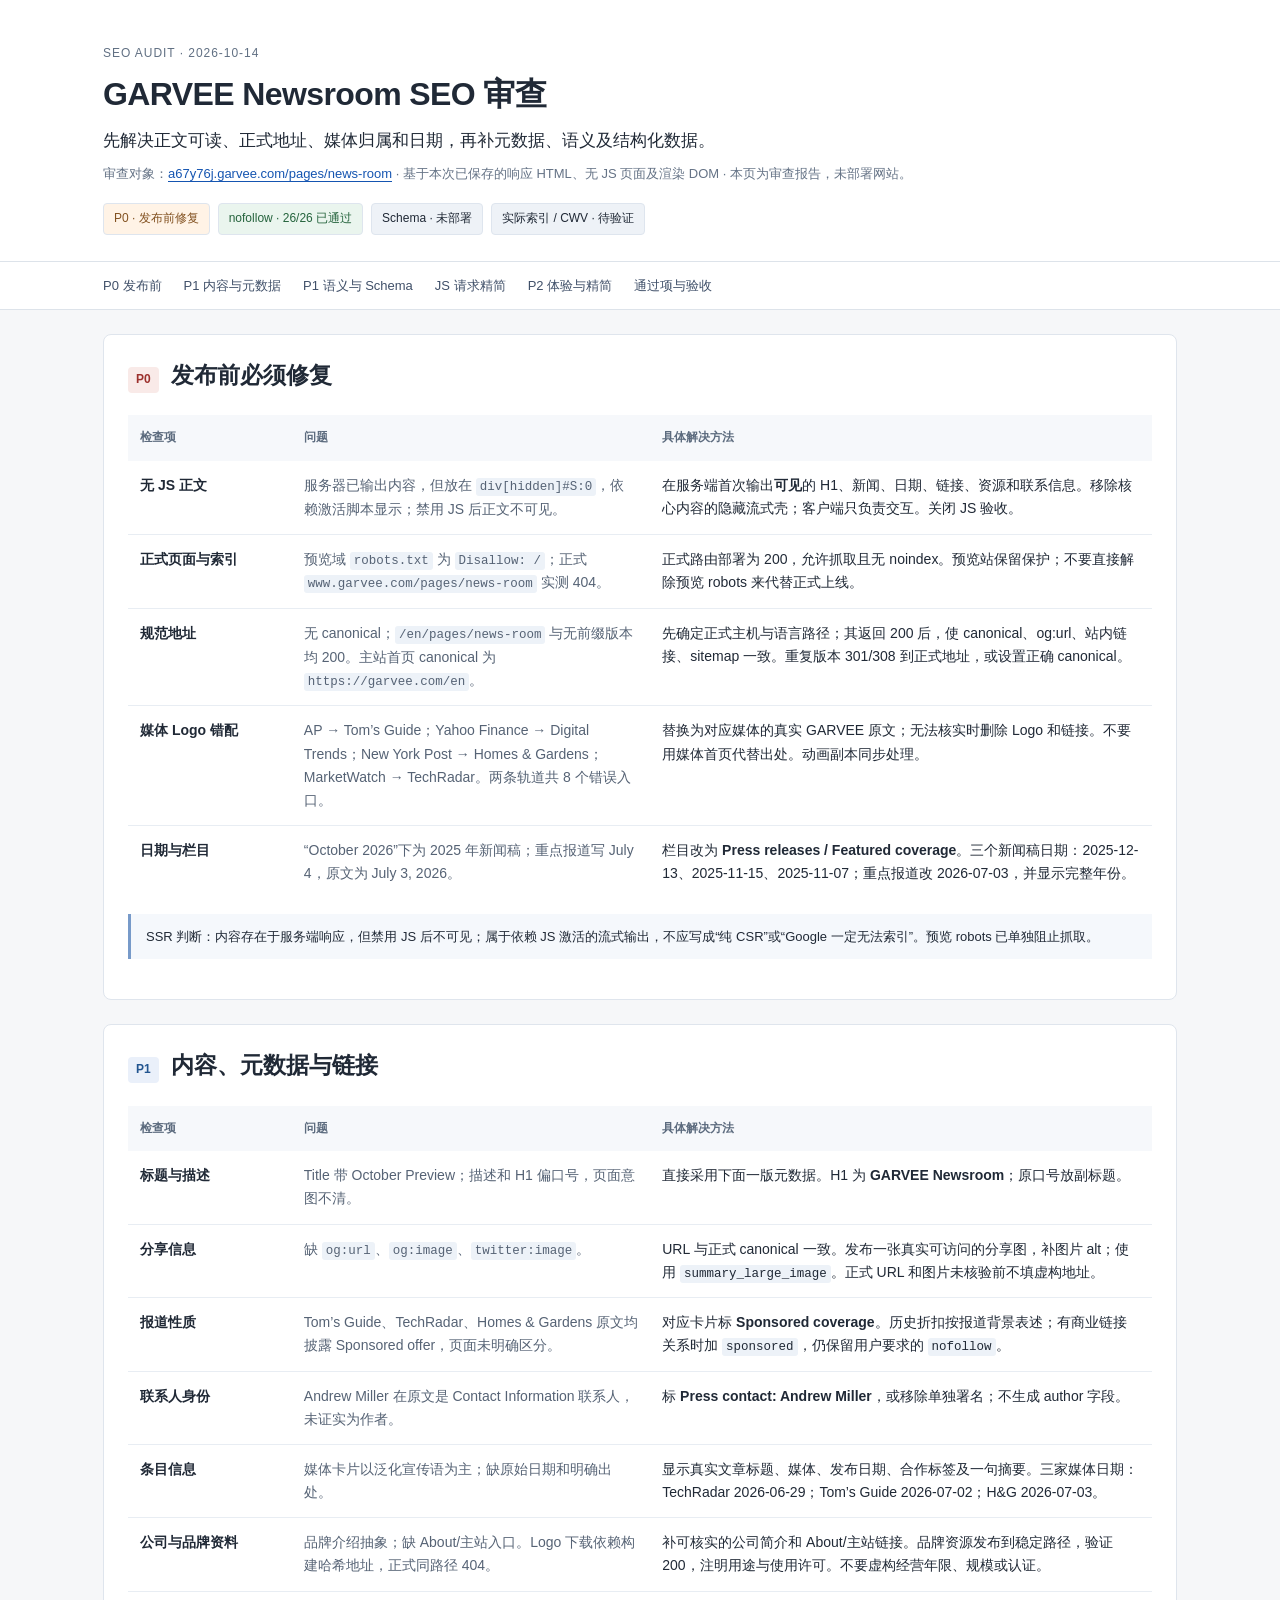
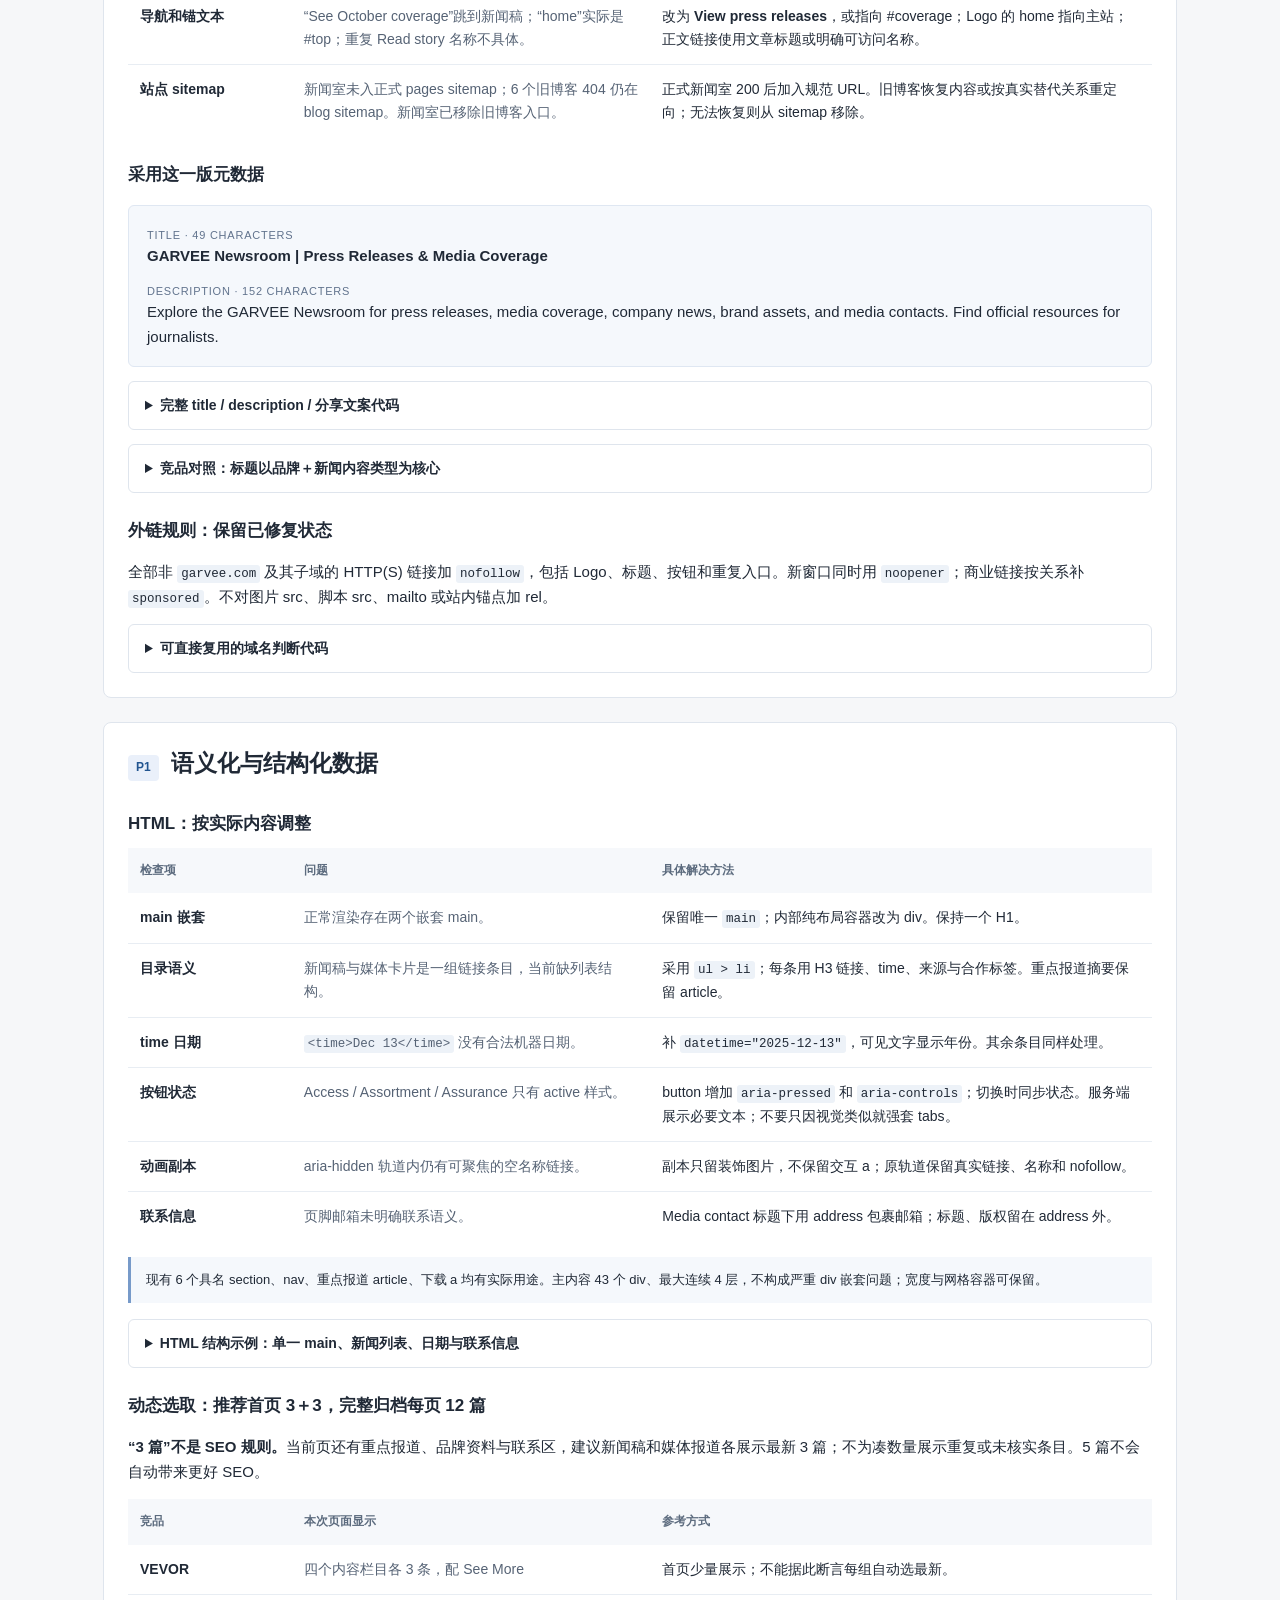
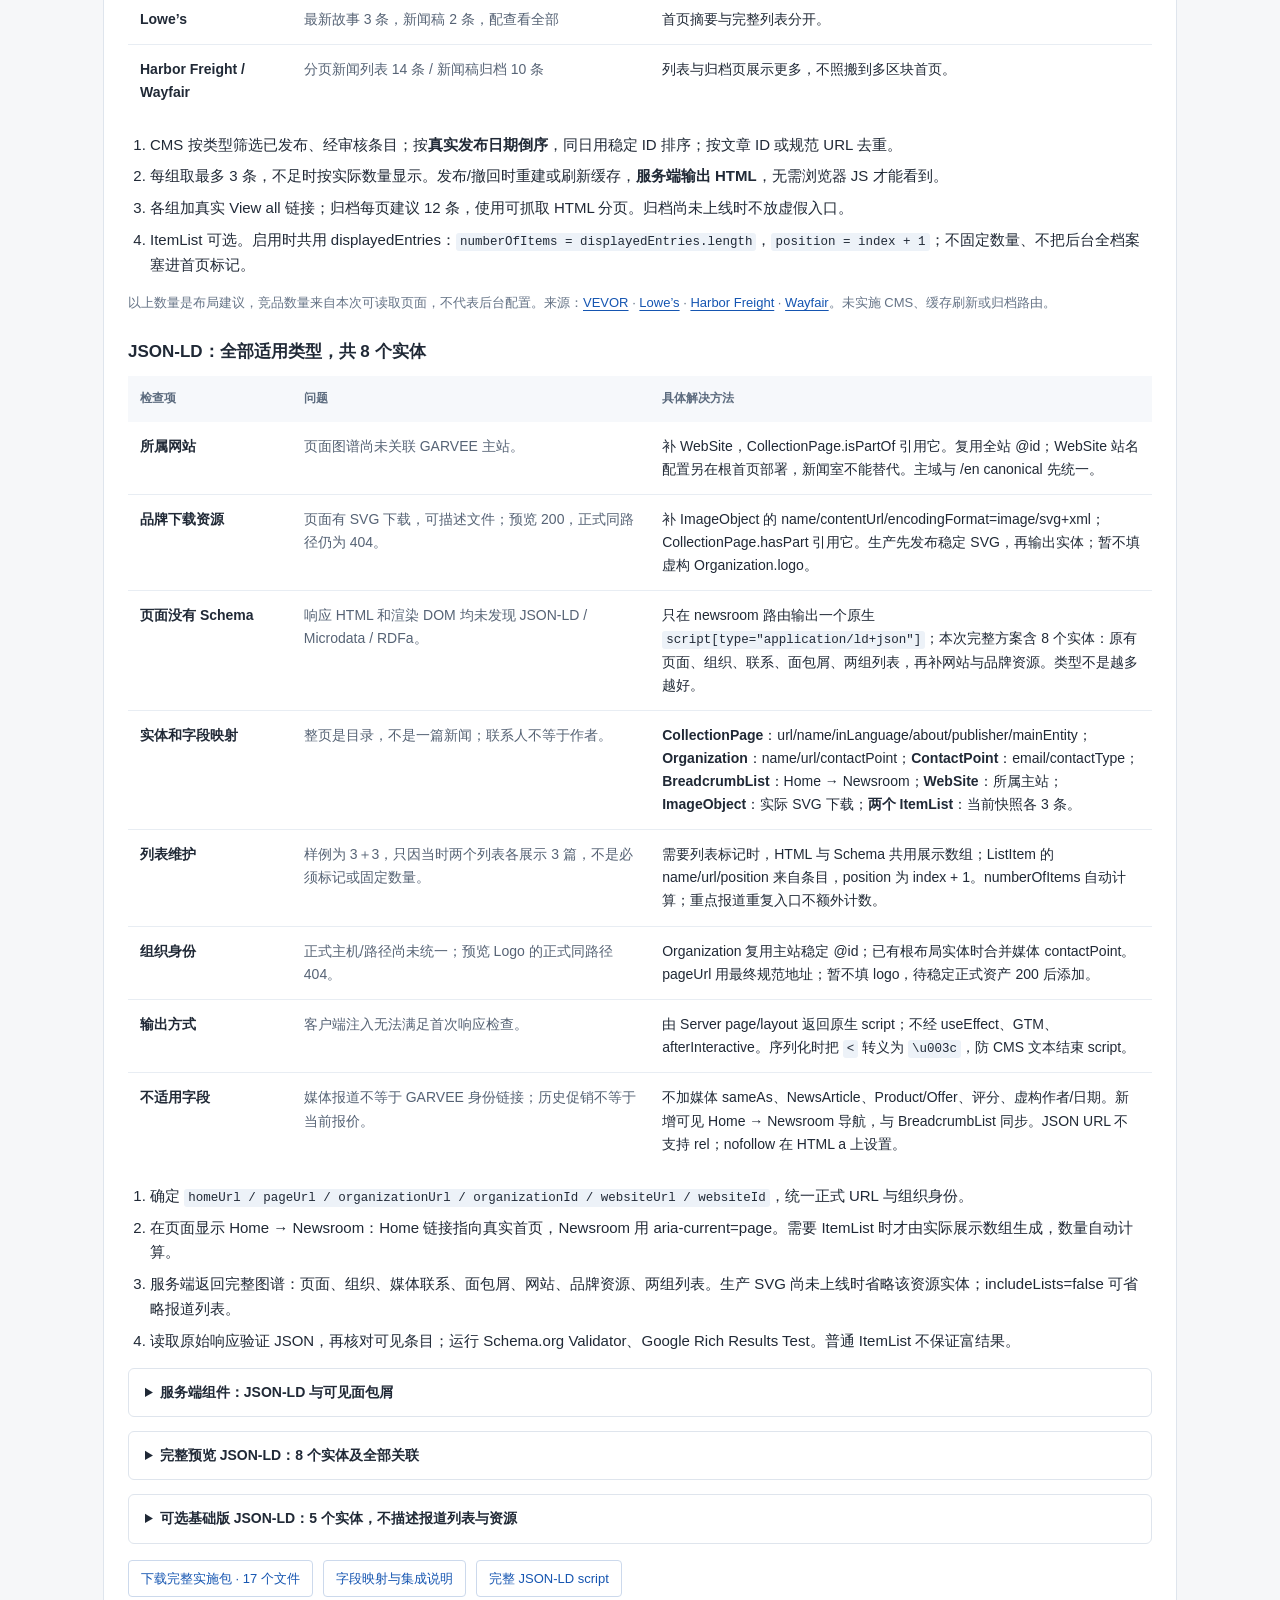
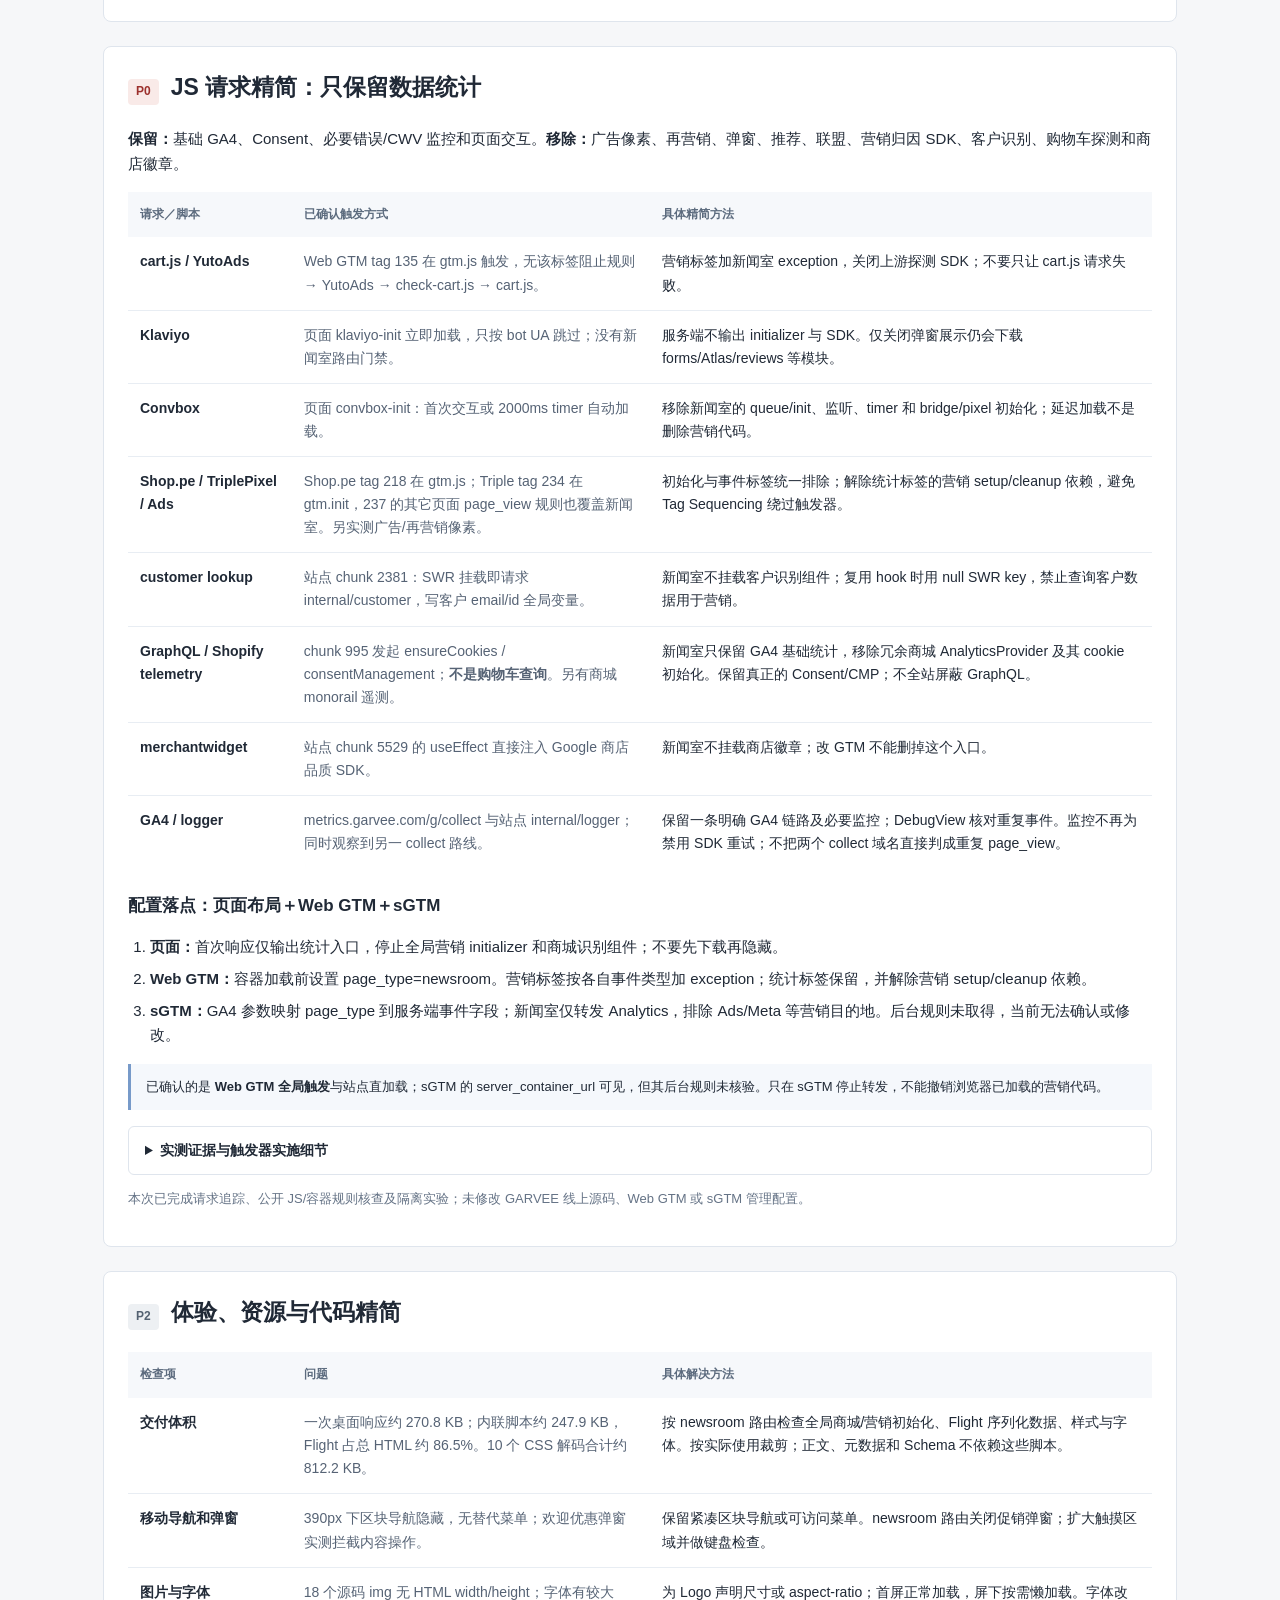
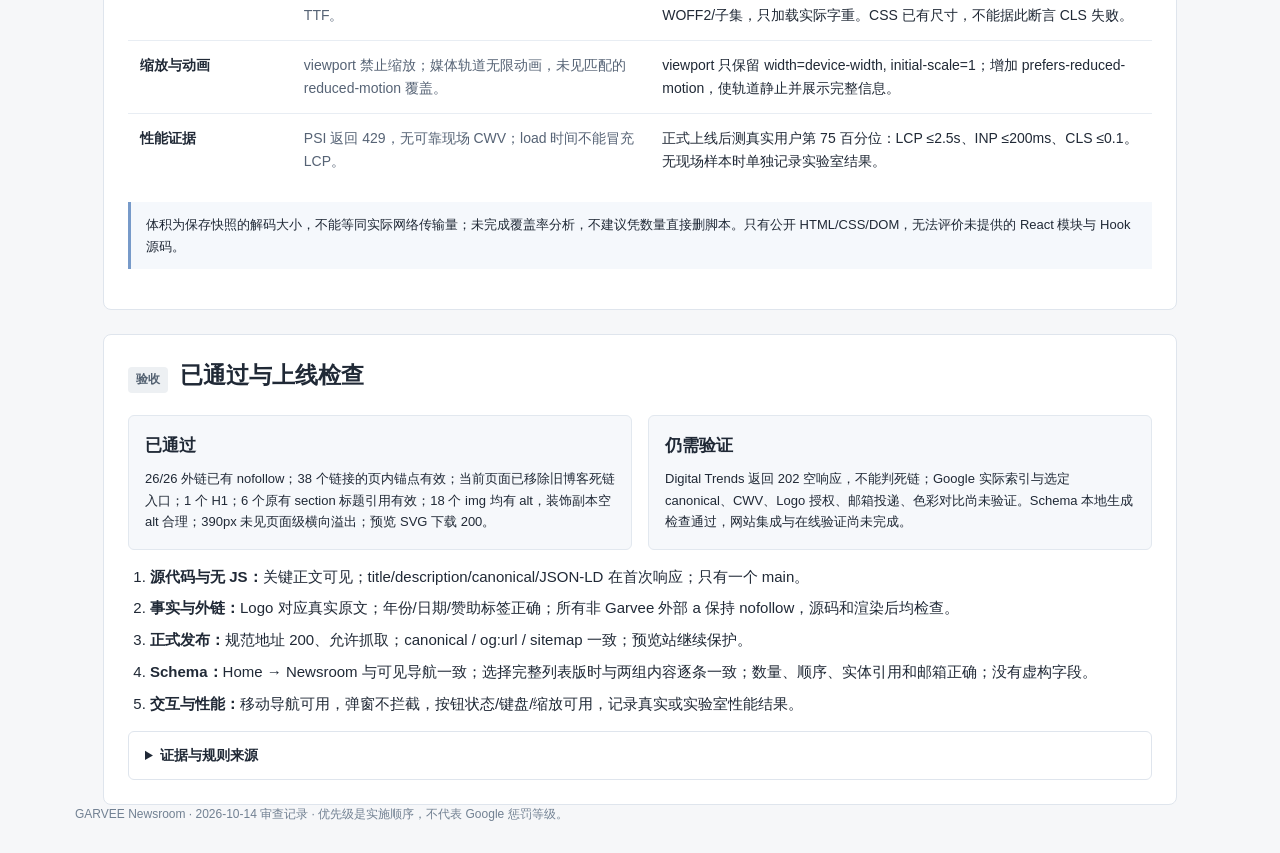
==== newsroom/index.html @ 82c010c0 "Add newsroom JS trigger audit and analytics-only optimization plan" ====
<!doctype html>
<html lang="zh-CN">
<head>
<meta charset="utf-8"/>
<meta content="width=device-width, initial-scale=1" name="viewport"/>
<meta content="noindex, nofollow" name="robots"/>
<title>GARVEE Newsroom SEO 审查｜问题与落地方案</title>
<meta content="GARVEE Newsroom SEO 审查：按优先级列出抓取、SSR、内容、元数据、外链、语义化和结构化数据问题及实施方法。" name="description"/>
<style>*{box-sizing:border-box}html{scroll-behavior:smooth;scroll-padding-top:80px}body{margin:0;background:#f6f7f9;color:#202936;font:15px/1.65 -apple-system,BlinkMacSystemFont,"Segoe UI","PingFang SC","Microsoft YaHei",sans-serif}a{color:#1555b1;text-underline-offset:3px}a:hover{color:#093c87}.wrap{max-width:1130px;margin:auto;padding:0 28px}header.hero{padding:44px 0 26px;background:#fff;border-bottom:1px solid #dde3ea}.eyebrow{font-size:12px;color:#617083;letter-spacing:.08em}h1{font-size:32px;line-height:1.3;margin:10px 0 12px;letter-spacing:-.6px}h2{font-size:23px;line-height:1.4;margin:0 0 6px}h3{font-size:17px;margin:24px 0 10px}.muted{color:#657386;font-size:13px}.hero p{margin:8px 0}.lead{font-size:17px;max-width:850px}.chips{display:flex;gap:8px;flex-wrap:wrap;margin-top:18px}.chip{font-size:12px;background:#eef2f7;border:1px solid #dee5ee;border-radius:4px;padding:5px 10px}.chip.ok{background:#eaf5ee;color:#24633c}.chip.warn{background:#fff3e6;color:#825120}nav.topnav{position:sticky;top:0;z-index:5;background:#fff;border-bottom:1px solid #dde3ea}.navlinks{display:flex;gap:22px;overflow:auto;white-space:nowrap;padding-top:13px;padding-bottom:13px}.navlinks a{font-size:13px;color:#405069;text-decoration:none}.navlinks a:hover{text-decoration:underline}main{padding-bottom:42px}section{margin-top:24px;background:#fff;border:1px solid #dfe5ed;border-radius:8px;padding:24px}.section-head{display:flex;align-items:baseline;gap:12px;margin-bottom:18px}.level{color:#9c302c;background:#f9eae8;font-size:12px;font-weight:700;padding:3px 8px;border-radius:4px}.level.blue{background:#eaf0fa;color:#225590}.level.gray{background:#edf0f3;color:#536171}.section-sub{margin:0;color:#6d7785;font-size:13px}.table-wrap{overflow-x:auto}table{border-collapse:collapse;width:100%;font-size:14px;text-align:left}th,td{padding:13px 12px;border-bottom:1px solid #e8edf3;vertical-align:top}thead th{background:#f6f8fb;font-size:12px;color:#5c6b7e}tbody th{width:16%;font-weight:600}tbody td:nth-child(2){width:35%;color:#566375}tbody td:nth-child(3){width:49%}tr:last-child td,tr:last-child th{border-bottom:0}code{font:12.5px/1.65 ui-monospace,SFMono-Regular,Consolas,"PingFang SC",monospace;background:#edf2f8;padding:2px 4px;border-radius:3px;overflow-wrap:anywhere}pre{margin:14px 0 0;padding:17px 20px;overflow:auto;background:#142235;color:#e4edf9;border-radius:6px;font-size:12px;max-height:470px}pre code{background:none;color:inherit;padding:0;border-radius:0;overflow-wrap:normal}details{border:1px solid #dfe5ed;border-radius:6px;padding:12px 16px;margin-top:14px}summary{cursor:pointer;font-weight:600;font-size:14px}.note{padding:12px 15px;background:#f5f8fc;border-left:3px solid #779ac9;font-size:13px;margin:16px 0}.metadata{background:#f5f8fc;border:1px solid #dfe7f2;padding:16px 18px;margin-top:16px;border-radius:6px}.metadata p{margin:4px 0 13px}.metadata p:last-child{margin-bottom:0}.label{font-size:11px;text-transform:uppercase;letter-spacing:.07em;color:#61738d;display:block}.checklist{padding-left:22px}.checklist li{margin:7px 0}.assets{display:flex;gap:10px;flex-wrap:wrap;margin-top:16px}.assets a{padding:7px 12px;border:1px solid #ccd9ec;border-radius:4px;text-decoration:none;font-size:13px}.compact-list{columns:2;padding-left:20px;font-size:13px}.compact-list li{break-inside:avoid;margin-bottom:6px}footer.report-footer{color:#718092;font-size:12px;padding:0 0 35px}.pass-grid{display:grid;grid-template-columns:1fr 1fr;gap:16px}.pass-grid article{background:#f6f8fb;border:1px solid #e2e8ef;border-radius:6px;padding:16px}.pass-grid h3{margin:0 0 8px}.pass-grid p{margin:0;font-size:13px}.nowrap{white-space:nowrap}@media(max-width:700px){.wrap{padding:0 15px}header.hero{padding-top:28px}h1{font-size:27px}section{padding:18px 14px}h2{font-size:20px}.table-wrap table{min-width:680px}th,td{padding:11px 10px}.pass-grid{grid-template-columns:1fr}.compact-list{columns:1}.navlinks{gap:17px}pre{padding:14px;max-height:420px}}@media(prefers-reduced-motion:reduce){html{scroll-behavior:auto}}@media print{body{background:#fff;font-size:11px}.wrap{max-width:none;padding:0}header.hero{padding-top:0}nav.topnav,.assets{display:none}section{border:0;padding:12px 0;margin-top:14px;border-top:1px solid #aaa;border-radius:0}h1{font-size:25px}h2{font-size:18px}table{font-size:10px}.table-wrap{overflow:visible}th,td{padding:8px 6px}tr{break-inside:avoid}details{break-inside:auto}pre{white-space:pre-wrap;max-height:none;color:#111;background:#f1f3f6;overflow:visible;font-size:9px}.compact-list{columns:2}a{color:inherit}.hero .chips{margin-top:8px}}</style>
</head>
<body>
<header class="hero"><div class="wrap">
<div class="eyebrow">SEO AUDIT · 2026-10-14</div>
<h1>GARVEE Newsroom SEO 审查</h1>
<p class="lead">先解决正文可读、正式地址、媒体归属和日期，再补元数据、语义及结构化数据。</p>
<p class="muted">审查对象：<a href="https://a67y76j.garvee.com/pages/news-room" rel="nofollow noopener" target="_blank">a67y76j.garvee.com/pages/news-room</a> · 基于本次已保存的响应 HTML、无 JS 页面及渲染 DOM · 本页为审查报告，未部署网站。</p>
<div class="chips"><span class="chip warn">P0 · 发布前修复</span><span class="chip ok">nofollow · 26/26 已通过</span><span class="chip">Schema · 未部署</span><span class="chip">实际索引 / CWV · 待验证</span></div>
</div></header>
<nav aria-label="报告目录" class="topnav"><div class="wrap navlinks"><a href="#p0">P0 发布前</a><a href="#p1">P1 内容与元数据</a><a href="#structure">P1 语义与 Schema</a><a href="#js-audit">JS 请求精简</a><a href="#p2">P2 体验与精简</a><a href="#acceptance">通过项与验收</a></div></nav>
<main class="wrap">
<section aria-labelledby="p0-title" id="p0"><div class="section-head"><span class="level">P0</span><h2 id="p0-title">发布前必须修复</h2></div><div class="table-wrap"><table><thead><tr><th>检查项</th><th>问题</th><th>具体解决方法</th></tr></thead><tbody><tr><th scope="row">无 JS 正文</th><td>服务器已输出内容，但放在 <code>div[hidden]#S:0</code>，依赖激活脚本显示；禁用 JS 后正文不可见。</td><td>在服务端首次输出<strong>可见</strong>的 H1、新闻、日期、链接、资源和联系信息。移除核心内容的隐藏流式壳；客户端只负责交互。关闭 JS 验收。</td></tr><tr><th scope="row">正式页面与索引</th><td>预览域 <code>robots.txt</code> 为 <code>Disallow: /</code>；正式 <code>www.garvee.com/pages/news-room</code> 实测 404。</td><td>正式路由部署为 200，允许抓取且无 noindex。预览站保留保护；不要直接解除预览 robots 来代替正式上线。</td></tr><tr><th scope="row">规范地址</th><td>无 canonical；<code>/en/pages/news-room</code> 与无前缀版本均 200。主站首页 canonical 为 <code>https://garvee.com/en</code>。</td><td>先确定正式主机与语言路径；其返回 200 后，使 canonical、og:url、站内链接、sitemap 一致。重复版本 301/308 到正式地址，或设置正确 canonical。</td></tr><tr><th scope="row">媒体 Logo 错配</th><td>AP → Tom’s Guide；Yahoo Finance → Digital Trends；New York Post → Homes &amp; Gardens；MarketWatch → TechRadar。两条轨道共 8 个错误入口。</td><td>替换为对应媒体的真实 GARVEE 原文；无法核实时删除 Logo 和链接。不要用媒体首页代替出处。动画副本同步处理。</td></tr><tr><th scope="row">日期与栏目</th><td>“October 2026”下为 2025 年新闻稿；重点报道写 July 4，原文为 July 3, 2026。</td><td>栏目改为 <strong>Press releases / Featured coverage</strong>。三个新闻稿日期：2025-12-13、2025-11-15、2025-11-07；重点报道改 2026-07-03，并显示完整年份。</td></tr></tbody></table></div><p class="note">SSR 判断：内容存在于服务端响应，但禁用 JS 后不可见；属于依赖 JS 激活的流式输出，不应写成“纯 CSR”或“Google 一定无法索引”。预览 robots 已单独阻止抓取。</p></section>
<section aria-labelledby="p1-title" id="p1"><div class="section-head"><span class="level blue">P1</span><h2 id="p1-title">内容、元数据与链接</h2></div><div class="table-wrap"><table><thead><tr><th>检查项</th><th>问题</th><th>具体解决方法</th></tr></thead><tbody><tr><th scope="row">标题与描述</th><td>Title 带 October Preview；描述和 H1 偏口号，页面意图不清。</td><td>直接采用下面一版元数据。H1 为 <strong>GARVEE Newsroom</strong>；原口号放副标题。</td></tr><tr><th scope="row">分享信息</th><td>缺 <code>og:url</code>、<code>og:image</code>、<code>twitter:image</code>。</td><td>URL 与正式 canonical 一致。发布一张真实可访问的分享图，补图片 alt；使用 <code>summary_large_image</code>。正式 URL 和图片未核验前不填虚构地址。</td></tr><tr><th scope="row">报道性质</th><td>Tom’s Guide、TechRadar、Homes &amp; Gardens 原文均披露 Sponsored offer，页面未明确区分。</td><td>对应卡片标 <strong>Sponsored coverage</strong>。历史折扣按报道背景表述；有商业链接关系时加 <code>sponsored</code>，仍保留用户要求的 <code>nofollow</code>。</td></tr><tr><th scope="row">联系人身份</th><td>Andrew Miller 在原文是 Contact Information 联系人，未证实为作者。</td><td>标 <strong>Press contact: Andrew Miller</strong>，或移除单独署名；不生成 author 字段。</td></tr><tr><th scope="row">条目信息</th><td>媒体卡片以泛化宣传语为主；缺原始日期和明确出处。</td><td>显示真实文章标题、媒体、发布日期、合作标签及一句摘要。三家媒体日期：TechRadar 2026-06-29；Tom’s Guide 2026-07-02；H&amp;G 2026-07-03。</td></tr><tr><th scope="row">公司与品牌资料</th><td>品牌介绍抽象；缺 About/主站入口。Logo 下载依赖构建哈希地址，正式同路径 404。</td><td>补可核实的公司简介和 About/主站链接。品牌资源发布到稳定路径，验证 200，注明用途与使用许可。不要虚构经营年限、规模或认证。</td></tr><tr><th scope="row">导航和锚文本</th><td>“See October coverage”跳到新闻稿；“home”实际是 #top；重复 Read story 名称不具体。</td><td>改为 <strong>View press releases</strong>，或指向 #coverage；Logo 的 home 指向主站；正文链接使用文章标题或明确可访问名称。</td></tr><tr><th scope="row">站点 sitemap</th><td>新闻室未入正式 pages sitemap；6 个旧博客 404 仍在 blog sitemap。新闻室已移除旧博客入口。</td><td>正式新闻室 200 后加入规范 URL。旧博客恢复内容或按真实替代关系重定向；无法恢复则从 sitemap 移除。</td></tr></tbody></table></div>
<h3>采用这一版元数据</h3>
<div class="metadata"><p><span class="label">Title · 49 characters</span><strong>GARVEE Newsroom | Press Releases &amp; Media Coverage</strong></p><p><span class="label">Description · 152 characters</span>Explore the GARVEE Newsroom for press releases, media coverage, company news, brand assets, and media contacts. Find official resources for journalists.</p></div>
<details><summary>完整 title / description / 分享文案代码</summary><pre><code>&lt;title&gt;GARVEE Newsroom | Press Releases &amp;amp; Media Coverage&lt;/title&gt;
&lt;meta name="description" content="Explore the GARVEE Newsroom for press releases, media coverage, company news, brand assets, and media contacts. Find official resources for journalists."&gt;
&lt;meta property="og:type" content="website"&gt;
&lt;meta property="og:title" content="GARVEE Newsroom | Press Releases &amp;amp; Media Coverage"&gt;
&lt;meta property="og:description" content="Explore the GARVEE Newsroom for press releases, media coverage, company news, brand assets, and media contacts. Find official resources for journalists."&gt;
&lt;meta name="twitter:card" content="summary_large_image"&gt;
&lt;meta name="twitter:title" content="GARVEE Newsroom | Press Releases &amp;amp; Media Coverage"&gt;
&lt;meta name="twitter:description" content="Explore the GARVEE Newsroom for press releases, media coverage, company news, brand assets, and media contacts. Find official resources for journalists."&gt;</code></pre><p class="muted">canonical、og:url 与分享图片另填已验证的正式绝对 URL；此处不使用尚为 404 的路径。字符数为编辑参考，不是 Google 硬性门槛。</p></details>
<details><summary>竞品对照：标题以品牌＋新闻内容类型为核心</summary><ul class="compact-list"><li><a href="https://newsroom.harborfreight.com/" rel="nofollow noopener" target="_blank">Harbor Freight</a>：Newsroom - Press Releases &amp; Corporate News。</li><li><a href="https://www.vevor.com/diy-ideas/elementor-page-68232/" rel="nofollow noopener" target="_blank">VEVOR</a>：News Center - VEVOR Blog；本次未见 description。</li><li><a href="https://www.aboutwayfair.com/tag/press-releases" rel="nofollow noopener" target="_blank">Wayfair</a>：About Wayfair | Press Releases；本次未见 description。</li><li><a href="https://corporate.lowes.com/newsroom" rel="nofollow noopener" target="_blank">Lowe’s</a>：HTTP 403，meta 未验证，不作为标签范本。</li></ul></details>
<h3>外链规则：保留已修复状态</h3>
<p>全部非 <code>garvee.com</code> 及其子域的 HTTP(S) 链接加 <code>nofollow</code>，包括 Logo、标题、按钮和重复入口。新窗口同时用 <code>noopener</code>；商业链接按关系补 <code>sponsored</code>。不对图片 src、脚本 src、mailto 或站内锚点加 rel。</p>
<details><summary>可直接复用的域名判断代码</summary><pre><code>function newsroomLinkRel(href, pageUrl) {
  const u = new URL(href, pageUrl);
  if (!["http:", "https:"].includes(u.protocol)) return undefined;
  const host = u.hostname.toLowerCase();
  const garvee = host === "garvee.com" || host.endsWith(".garvee.com");
  return garvee ? undefined : "nofollow noopener";
}</code></pre><p class="muted">在服务端输出 a 标签时设置 rel；不要上线后仅用 JS 批量补属性。边界测试：garvee.com / a.garvee.com 为站内；garvee.com.example.org / fakegarvee.com 为外部。</p></details>
</section>
<section aria-labelledby="structure-title" id="structure"><div class="section-head"><span class="level blue">P1</span><h2 id="structure-title">语义化与结构化数据</h2></div>
<h3>HTML：按实际内容调整</h3><div class="table-wrap"><table><thead><tr><th>检查项</th><th>问题</th><th>具体解决方法</th></tr></thead><tbody><tr><th scope="row">main 嵌套</th><td>正常渲染存在两个嵌套 main。</td><td>保留唯一 <code>main</code>；内部纯布局容器改为 div。保持一个 H1。</td></tr><tr><th scope="row">目录语义</th><td>新闻稿与媒体卡片是一组链接条目，当前缺列表结构。</td><td>采用 <code>ul &gt; li</code>；每条用 H3 链接、time、来源与合作标签。重点报道摘要保留 article。</td></tr><tr><th scope="row">time 日期</th><td><code>&lt;time&gt;Dec 13&lt;/time&gt;</code> 没有合法机器日期。</td><td>补 <code>datetime="2025-12-13"</code>，可见文字显示年份。其余条目同样处理。</td></tr><tr><th scope="row">按钮状态</th><td>Access / Assortment / Assurance 只有 active 样式。</td><td>button 增加 <code>aria-pressed</code> 和 <code>aria-controls</code>；切换时同步状态。服务端展示必要文本；不要只因视觉类似就强套 tabs。</td></tr><tr><th scope="row">动画副本</th><td>aria-hidden 轨道内仍有可聚焦的空名称链接。</td><td>副本只留装饰图片，不保留交互 a；原轨道保留真实链接、名称和 nofollow。</td></tr><tr><th scope="row">联系信息</th><td>页脚邮箱未明确联系语义。</td><td>Media contact 标题下用 address 包裹邮箱；标题、版权留在 address 外。</td></tr></tbody></table></div>
<p class="note">现有 6 个具名 section、nav、重点报道 article、下载 a 均有实际用途。主内容 43 个 div、最大连续 4 层，不构成严重 div 嵌套问题；宽度与网格容器可保留。</p>
<details><summary>HTML 结构示例：单一 main、新闻列表、日期与联系信息</summary><pre><code>&lt;main id="main-content"&gt;
  &lt;nav aria-label="Breadcrumb"&gt;
    &lt;ol&gt;
      &lt;li&gt;&lt;a href="https://garvee.com/en"&gt;Home&lt;/a&gt;&lt;/li&gt;
      &lt;li&gt;&lt;span aria-current="page"&gt;Newsroom&lt;/span&gt;&lt;/li&gt;
    &lt;/ol&gt;
  &lt;/nav&gt;
  &lt;header&gt;
    &lt;h1&gt;GARVEE Newsroom&lt;/h1&gt;
    &lt;p&gt;Press releases, media coverage and resources for journalists.&lt;/p&gt;
  &lt;/header&gt;
  &lt;section id="news" aria-labelledby="news-title"&gt;
    &lt;h2 id="news-title"&gt;Press releases&lt;/h2&gt;
    &lt;ul&gt;
      &lt;li&gt;
        &lt;h3&gt;&lt;a href="https://www.24-7pressrelease.com/press-release/529794/garveecom-shares-key-observations-on-late-season-christmas-decorating-trends-for-2025"
          target="_blank" rel="nofollow noopener"&gt;GARVEE.com Shares Key Observations on Late-Season Christmas Decorating Trends for 2025&lt;/a&gt;&lt;/h3&gt;
        &lt;time datetime="2025-12-13"&gt;December 13, 2025&lt;/time&gt;
        &lt;p&gt;Company press release · 24-7PressRelease&lt;/p&gt;
      &lt;/li&gt;
    &lt;/ul&gt;
  &lt;/section&gt;
&lt;/main&gt;
&lt;footer&gt;
  &lt;h2&gt;Media contact&lt;/h2&gt;
  &lt;address&gt;&lt;a href="mailto:branding@garvee.com"&gt;branding@garvee.com&lt;/a&gt;&lt;/address&gt;
&lt;/footer&gt;</code></pre><p class="muted">示例只展示结构；另外两条新闻及媒体区按同样规则由展示数据生成。</p></details>
<h3>动态选取：推荐首页 3＋3，完整归档每页 12 篇</h3>
<p><strong>“3 篇”不是 SEO 规则。</strong>当前页还有重点报道、品牌资料与联系区，建议新闻稿和媒体报道各展示最新 3 篇；不为凑数量展示重复或未核实条目。5 篇不会自动带来更好 SEO。</p>
<div class="table-wrap"><table><thead><tr><th>竞品</th><th>本次页面显示</th><th>参考方式</th></tr></thead><tbody>
<tr><th scope="row">VEVOR</th><td>四个内容栏目各 3 条，配 See More</td><td>首页少量展示；不能据此断言每组自动选最新。</td></tr>
<tr><th scope="row">Lowe’s</th><td>最新故事 3 条，新闻稿 2 条，配查看全部</td><td>首页摘要与完整列表分开。</td></tr>
<tr><th scope="row">Harbor Freight / Wayfair</th><td>分页新闻列表 14 条 / 新闻稿归档 10 条</td><td>列表与归档页展示更多，不照搬到多区块首页。</td></tr>
</tbody></table></div>
<ol class="checklist"><li>CMS 按类型筛选已发布、经审核条目；按<strong>真实发布日期倒序</strong>，同日用稳定 ID 排序；按文章 ID 或规范 URL 去重。</li><li>每组取最多 3 条，不足时按实际数量显示。发布/撤回时重建或刷新缓存，<strong>服务端输出 HTML</strong>，无需浏览器 JS 才能看到。</li><li>各组加真实 View all 链接；归档每页建议 12 条，使用可抓取 HTML 分页。归档尚未上线时不放虚假入口。</li><li>ItemList 可选。启用时共用 displayedEntries：<code>numberOfItems = displayedEntries.length</code>，<code>position = index + 1</code>；不固定数量、不把后台全档案塞进首页标记。</li></ol>
<p class="muted">以上数量是布局建议，竞品数量来自本次可读取页面，不代表后台配置。来源：<a href="https://www.vevor.com/diy-ideas/elementor-page-68232/" rel="nofollow noopener" target="_blank">VEVOR</a> · <a href="https://corporate.lowes.com/newsroom" rel="nofollow noopener" target="_blank">Lowe’s</a> · <a href="https://newsroom.harborfreight.com/" rel="nofollow noopener" target="_blank">Harbor Freight</a> · <a href="https://www.aboutwayfair.com/tag/press-releases" rel="nofollow noopener" target="_blank">Wayfair</a>。未实施 CMS、缓存刷新或归档路由。</p>
<h3>JSON-LD：全部适用类型，共 8 个实体</h3><div class="table-wrap"><table><thead><tr><th>检查项</th><th>问题</th><th>具体解决方法</th></tr></thead><tbody><tr><th scope="row">所属网站</th><td>页面图谱尚未关联 GARVEE 主站。</td><td>补 WebSite，CollectionPage.isPartOf 引用它。复用全站 @id；WebSite 站名配置另在根首页部署，新闻室不能替代。主域与 /en canonical 先统一。</td></tr><tr><th scope="row">品牌下载资源</th><td>页面有 SVG 下载，可描述文件；预览 200，正式同路径仍为 404。</td><td>补 ImageObject 的 name/contentUrl/encodingFormat=image/svg+xml；CollectionPage.hasPart 引用它。生产先发布稳定 SVG，再输出实体；暂不填虚构 Organization.logo。</td></tr><tr><th scope="row">页面没有 Schema</th><td>响应 HTML 和渲染 DOM 均未发现 JSON-LD / Microdata / RDFa。</td><td>只在 newsroom 路由输出一个原生 <code>script[type="application/ld+json"]</code>；本次完整方案含 8 个实体：原有页面、组织、联系、面包屑、两组列表，再补网站与品牌资源。类型不是越多越好。</td></tr><tr><th scope="row">实体和字段映射</th><td>整页是目录，不是一篇新闻；联系人不等于作者。</td><td><strong>CollectionPage</strong>：url/name/inLanguage/about/publisher/mainEntity；<strong>Organization</strong>：name/url/contactPoint；<strong>ContactPoint</strong>：email/contactType；<strong>BreadcrumbList</strong>：Home → Newsroom；<strong>WebSite</strong>：所属主站；<strong>ImageObject</strong>：实际 SVG 下载；<strong>两个 ItemList</strong>：当前快照各 3 条。</td></tr><tr><th scope="row">列表维护</th><td>样例为 3＋3，只因当时两个列表各展示 3 篇，不是必须标记或固定数量。</td><td>需要列表标记时，HTML 与 Schema 共用展示数组；ListItem 的 name/url/position 来自条目，position 为 index + 1。numberOfItems 自动计算；重点报道重复入口不额外计数。</td></tr><tr><th scope="row">组织身份</th><td>正式主机/路径尚未统一；预览 Logo 的正式同路径 404。</td><td>Organization 复用主站稳定 @id；已有根布局实体时合并媒体 contactPoint。pageUrl 用最终规范地址；暂不填 logo，待稳定正式资产 200 后添加。</td></tr><tr><th scope="row">输出方式</th><td>客户端注入无法满足首次响应检查。</td><td>由 Server page/layout 返回原生 script；不经 useEffect、GTM、afterInteractive。序列化时把 <code>&lt;</code> 转义为 <code>\u003c</code>，防 CMS 文本结束 script。</td></tr><tr><th scope="row">不适用字段</th><td>媒体报道不等于 GARVEE 身份链接；历史促销不等于当前报价。</td><td>不加媒体 sameAs、NewsArticle、Product/Offer、评分、虚构作者/日期。新增可见 Home → Newsroom 导航，与 BreadcrumbList 同步。JSON URL 不支持 rel；nofollow 在 HTML a 上设置。</td></tr></tbody></table></div>
<ol class="checklist"><li>确定 <code>homeUrl / pageUrl / organizationUrl / organizationId / websiteUrl / websiteId</code>，统一正式 URL 与组织身份。</li><li>在页面显示 Home → Newsroom：Home 链接指向真实首页，Newsroom 用 aria-current=page。需要 ItemList 时才由实际展示数组生成，数量自动计算。</li><li>服务端返回完整图谱：页面、组织、媒体联系、面包屑、网站、品牌资源、两组列表。生产 SVG 尚未上线时省略该资源实体；includeLists=false 可省略报道列表。</li><li>读取原始响应验证 JSON，再核对可见条目；运行 Schema.org Validator、Google Rich Results Test。普通 ItemList 不保证富结果。</li></ol>
<details><summary>服务端组件：JSON-LD 与可见面包屑</summary><pre><code>import {
  buildNewsroomJsonLd,
  serializeJsonLd,
} from './newsroom-structured-data.mjs';

export default function NewsroomJsonLd(props) {
  const jsonLd = buildNewsroomJsonLd(props);
  return (
    &lt;script
      id="newsroom-jsonld"
      type="application/ld+json"
      dangerouslySetInnerHTML={{ __html: serializeJsonLd(jsonLd) }}
    /&gt;
  );
}</code></pre><pre><code>import { buildNewsroomBreadcrumb } from './newsroom-structured-data.mjs';

export default function NewsroomBreadcrumb({ homeUrl, pageUrl }) {
  const { itemListElement: items } = buildNewsroomBreadcrumb({ homeUrl, pageUrl });
  return (
    &lt;nav aria-label="Breadcrumb"&gt;
      &lt;ol className="newsroom-breadcrumb"&gt;
        {items.map((item, index) =&gt; (
          &lt;li key={item.position}&gt;
            {index === items.length - 1 ? (
              &lt;span aria-current="page"&gt;{item.name}&lt;/span&gt;
            ) : (
              &lt;&gt;
                &lt;a href={item.item}&gt;{item.name}&lt;/a&gt;
                &lt;span aria-hidden="true"&gt; → &lt;/span&gt;
              &lt;/&gt;
            )}
          &lt;/li&gt;
        ))}
      &lt;/ol&gt;
    &lt;/nav&gt;
  );
}</code></pre><p class="muted">同一组 homeUrl/pageUrl 传入两个组件；完整方案传 includeLists=true、websiteUrl、websiteId 及经验证的 brandAsset；基础方案传 includeLists=false 且省略 brandAsset。Home 使用确认的首页规范地址，当前样例为 https://garvee.com/en。</p></details>
<details><summary>完整预览 JSON-LD：8 个实体及全部关联</summary><p class="muted">Organization 的 www @id 为建议示例，不是已发现的线上实体；集成时优先复用主站 @id。正式上线替换页面 URL；不把本报告当新闻室部署。</p><pre><code>{
  "@context": "https://schema.org",
  "@graph": [
    {
      "@type": "Organization",
      "@id": "https://www.garvee.com/#organization",
      "name": "GARVEE",
      "url": "https://www.garvee.com/",
      "contactPoint": {
        "@id": "https://www.garvee.com/#press-contact"
      }
    },
    {
      "@type": "ContactPoint",
      "@id": "https://www.garvee.com/#press-contact",
      "contactType": "press inquiries",
      "email": "branding@garvee.com"
    },
    {
      "@type": "WebSite",
      "@id": "https://www.garvee.com/#website",
      "name": "GARVEE",
      "url": "https://www.garvee.com/",
      "publisher": {
        "@id": "https://www.garvee.com/#organization"
      }
    },
    {
      "@type": "CollectionPage",
      "@id": "https://a67y76j.garvee.com/pages/news-room#webpage",
      "url": "https://a67y76j.garvee.com/pages/news-room",
      "name": "GARVEE Newsroom",
      "inLanguage": "en",
      "about": {
        "@id": "https://www.garvee.com/#organization"
      },
      "publisher": {
        "@id": "https://www.garvee.com/#organization"
      },
      "isPartOf": {
        "@id": "https://www.garvee.com/#website"
      },
      "breadcrumb": {
        "@id": "https://a67y76j.garvee.com/pages/news-room#breadcrumb"
      },
      "hasPart": {
        "@id": "https://a67y76j.garvee.com/pages/news-room#brand-wordmark"
      },
      "mainEntity": [
        {
          "@id": "https://a67y76j.garvee.com/pages/news-room#news"
        },
        {
          "@id": "https://a67y76j.garvee.com/pages/news-room#coverage"
        }
      ]
    },
    {
      "@type": "BreadcrumbList",
      "@id": "https://a67y76j.garvee.com/pages/news-room#breadcrumb",
      "itemListElement": [
        {
          "@type": "ListItem",
          "position": 1,
          "name": "Home",
          "item": "https://garvee.com/en"
        },
        {
          "@type": "ListItem",
          "position": 2,
          "name": "Newsroom",
          "item": "https://a67y76j.garvee.com/pages/news-room"
        }
      ]
    },
    {
      "@type": "ItemList",
      "@id": "https://a67y76j.garvee.com/pages/news-room#news",
      "name": "GARVEE press releases",
      "numberOfItems": 3,
      "itemListElement": [
        {
          "@type": "ListItem",
          "position": 1,
          "name": "GARVEE.com Shares Key Observations on Late-Season Christmas Decorating Trends for 2025",
          "url": "https://www.24-7pressrelease.com/press-release/529794/garveecom-shares-key-observations-on-late-season-christmas-decorating-trends-for-2025"
        },
        {
          "@type": "ListItem",
          "position": 2,
          "name": "GARVEE.com Outlines 2025 Safety Standards for Ride On Toys Amid Holiday Shopping Surge",
          "url": "https://www.24-7pressrelease.com/press-release/528803/garveecom-outlines-2025-safety-standards-for-ride-on-toys-amid-holiday-shopping-surge"
        },
        {
          "@type": "ListItem",
          "position": 3,
          "name": "GARVEE.com Expands Cordless Outdoor Snow Pusher Lineup, Meeting Demand for Targeted Winter Snow Solutions",
          "url": "https://www.24-7pressrelease.com/press-release/528503/garveecom-expands-cordless-outdoor-snow-pusher-lineup-meeting-demand-for-targeted-winter-snow-solutions"
        }
      ]
    },
    {
      "@type": "ItemList",
      "@id": "https://a67y76j.garvee.com/pages/news-room#coverage",
      "name": "GARVEE media coverage",
      "numberOfItems": 3,
      "itemListElement": [
        {
          "@type": "ListItem",
          "position": 1,
          "name": "TechRadar — Up to 55% off Garvee air conditioners for summer cooling.",
          "url": "https://www.techradar.com/computing/one-cool-deal-up-to-55-percent-off-air-conditioners-at-garvee"
        },
        {
          "@type": "ListItem",
          "position": 2,
          "name": "Tom’s Guide — Summer cooling coverage featuring Garvee air-conditioner offers.",
          "url": "https://www.tomsguide.com/home/stay-cool-this-summer-with-up-to-55-percent-off-air-conditioners-at-garvee"
        },
        {
          "@type": "ListItem",
          "position": 3,
          "name": "Homes &amp; Gardens — Smart home climate-solution offers for staying cool this summer.",
          "url": "https://www.homesandgardens.com/household/home-tech/garvee-summer-discounts-2026"
        }
      ]
    },
    {
      "@type": "ImageObject",
      "@id": "https://a67y76j.garvee.com/pages/news-room#brand-wordmark",
      "name": "GARVEE wordmark (SVG)",
      "contentUrl": "https://a67y76j.garvee.com/_next/static/media/garvee-wordmark-dark.1c864d52.svg",
      "encodingFormat": "image/svg+xml",
      "isPartOf": {
        "@id": "https://a67y76j.garvee.com/pages/news-room#webpage"
      }
    }
  ]
}</code></pre></details>
<details><summary>可选基础版 JSON-LD：5 个实体，不描述报道列表与资源</summary><p class="muted">基础版保留组织、网站、页面、联系与面包屑。完整方案另外描述两组实际列表及 SVG 资源；不是必须增加这些类型才可索引。</p><pre><code>{
  "@context": "https://schema.org",
  "@graph": [
    {
      "@type": "Organization",
      "@id": "https://www.garvee.com/#organization",
      "name": "GARVEE",
      "url": "https://www.garvee.com/",
      "contactPoint": {
        "@id": "https://www.garvee.com/#press-contact"
      }
    },
    {
      "@type": "ContactPoint",
      "@id": "https://www.garvee.com/#press-contact",
      "contactType": "press inquiries",
      "email": "branding@garvee.com"
    },
    {
      "@type": "WebSite",
      "@id": "https://www.garvee.com/#website",
      "name": "GARVEE",
      "url": "https://www.garvee.com/",
      "publisher": {
        "@id": "https://www.garvee.com/#organization"
      }
    },
    {
      "@type": "CollectionPage",
      "@id": "https://a67y76j.garvee.com/pages/news-room#webpage",
      "url": "https://a67y76j.garvee.com/pages/news-room",
      "name": "GARVEE Newsroom",
      "inLanguage": "en",
      "about": {
        "@id": "https://www.garvee.com/#organization"
      },
      "publisher": {
        "@id": "https://www.garvee.com/#organization"
      },
      "isPartOf": {
        "@id": "https://www.garvee.com/#website"
      },
      "breadcrumb": {
        "@id": "https://a67y76j.garvee.com/pages/news-room#breadcrumb"
      }
    },
    {
      "@type": "BreadcrumbList",
      "@id": "https://a67y76j.garvee.com/pages/news-room#breadcrumb",
      "itemListElement": [
        {
          "@type": "ListItem",
          "position": 1,
          "name": "Home",
          "item": "https://garvee.com/en"
        },
        {
          "@type": "ListItem",
          "position": 2,
          "name": "Newsroom",
          "item": "https://a67y76j.garvee.com/pages/news-room"
        }
      ]
    }
  ]
}</code></pre></details>
<div class="assets"><a download="" href="GARVEE-Newsroom-Structured-Data-Implementation.zip">下载完整实施包 · 17 个文件</a><a href="implementation/README.md">字段映射与集成说明</a><a href="implementation/newsroom-schema.preview.html">完整 JSON-LD script</a></div>
</section>
<section aria-labelledby="js-audit-title" id="js-audit"><div class="section-head"><span class="level">P0</span><h2 id="js-audit-title">JS 请求精简：只保留数据统计</h2></div>
<p><strong>保留：</strong>基础 GA4、Consent、必要错误/CWV 监控和页面交互。<strong>移除：</strong>广告像素、再营销、弹窗、推荐、联盟、营销归因 SDK、客户识别、购物车探测和商店徽章。</p>
<div class="table-wrap"><table><thead><tr><th>请求／脚本</th><th>已确认触发方式</th><th>具体精简方法</th></tr></thead><tbody>
<tr><th scope="row">cart.js / YutoAds</th><td>Web GTM tag 135 在 gtm.js 触发，无该标签阻止规则 → YutoAds → check-cart.js → cart.js。</td><td>营销标签加新闻室 exception，关闭上游探测 SDK；不要只让 cart.js 请求失败。</td></tr>
<tr><th scope="row">Klaviyo</th><td>页面 klaviyo-init 立即加载，只按 bot UA 跳过；没有新闻室路由门禁。</td><td>服务端不输出 initializer 与 SDK。仅关闭弹窗展示仍会下载 forms/Atlas/reviews 等模块。</td></tr>
<tr><th scope="row">Convbox</th><td>页面 convbox-init：首次交互或 2000ms timer 自动加载。</td><td>移除新闻室的 queue/init、监听、timer 和 bridge/pixel 初始化；延迟加载不是删除营销代码。</td></tr>
<tr><th scope="row">Shop.pe / TriplePixel / Ads</th><td>Shop.pe tag 218 在 gtm.js；Triple tag 234 在 gtm.init，237 的其它页面 page_view 规则也覆盖新闻室。另实测广告/再营销像素。</td><td>初始化与事件标签统一排除；解除统计标签的营销 setup/cleanup 依赖，避免 Tag Sequencing 绕过触发器。</td></tr>
<tr><th scope="row">customer lookup</th><td>站点 chunk 2381：SWR 挂载即请求 internal/customer，写客户 email/id 全局变量。</td><td>新闻室不挂载客户识别组件；复用 hook 时用 null SWR key，禁止查询客户数据用于营销。</td></tr>
<tr><th scope="row">GraphQL / Shopify telemetry</th><td>chunk 995 发起 ensureCookies / consentManagement；<strong>不是购物车查询</strong>。另有商城 monorail 遥测。</td><td>新闻室只保留 GA4 基础统计，移除冗余商城 AnalyticsProvider 及其 cookie 初始化。保留真正的 Consent/CMP；不全站屏蔽 GraphQL。</td></tr>
<tr><th scope="row">merchantwidget</th><td>站点 chunk 5529 的 useEffect 直接注入 Google 商店品质 SDK。</td><td>新闻室不挂载商店徽章；改 GTM 不能删掉这个入口。</td></tr>
<tr><th scope="row">GA4 / logger</th><td>metrics.garvee.com/g/collect 与站点 internal/logger；同时观察到另一 collect 路线。</td><td>保留一条明确 GA4 链路及必要监控；DebugView 核对重复事件。监控不再为禁用 SDK 重试；不把两个 collect 域名直接判成重复 page_view。</td></tr>
</tbody></table></div>
<h3>配置落点：页面布局＋Web GTM＋sGTM</h3>
<ol class="checklist"><li><strong>页面：</strong>首次响应仅输出统计入口，停止全局营销 initializer 和商城识别组件；不要先下载再隐藏。</li><li><strong>Web GTM：</strong>容器加载前设置 page_type=newsroom。营销标签按各自事件类型加 exception；统计标签保留，并解除营销 setup/cleanup 依赖。</li><li><strong>sGTM：</strong>GA4 参数映射 page_type 到服务端事件字段；新闻室仅转发 Analytics，排除 Ads/Meta 等营销目的地。后台规则未取得，当前无法确认或修改。</li></ol>
<p class="note">已确认的是 <strong>Web GTM 全局触发</strong>与站点直加载；sGTM 的 server_container_url 可见，但其后台规则未核验。只在 sGTM 停止转发，不能撤销浏览器已加载的营销代码。</p>
<details><summary>实测证据与触发器实施细节</summary><p>一次 18 秒重新加载、禁用缓存、未主动点击：197 个网站请求，124 个脚本请求；Klaviyo 51 个请求，其中 43 个脚本请求。已排除浏览器扩展；不是 CWV 分数。</p><p>审计浏览器仅阻止 Web GTM bootstrap：cart.js 从 1 次变 0；GraphQL 和 customer 仍各 1 次，Klaviyo 仍 51 次，merchantwidget 仍 1 次。证明需要分别删除入口；不是线上已经精简。</p><p>首次加载、停留超过 2 秒、点击/滚动、SPA 进入新闻室都须复测。保留 page_view、媒体/新闻稿点击、品牌资料下载、媒体联系点击；不发商品/购物车事件，不查询客户 email。新闻室必须避免继承此前商城页面已加载的 SDK。</p><div class="assets"><a href="js-optimization.md">具体触发源与配置步骤</a><a href="js-audit-summary.json">脱敏实测摘要</a></div><p class="muted"><a href="https://developers.google.com/tag-platform/tag-manager/server-side/overview" rel="nofollow noopener" target="_blank">Google：sGTM 的职责</a> · <a href="https://support.google.com/tagmanager/answer/7679318?hl=en" rel="nofollow noopener" target="_blank">GTM：触发器例外</a> · <a href="https://support.google.com/tagmanager/answer/6238868?hl=en" rel="nofollow noopener" target="_blank">Tag Sequencing</a></p></details>
<p class="muted">本次已完成请求追踪、公开 JS/容器规则核查及隔离实验；未修改 GARVEE 线上源码、Web GTM 或 sGTM 管理配置。</p>
</section>
<section aria-labelledby="p2-title" id="p2"><div class="section-head"><span class="level gray">P2</span><h2 id="p2-title">体验、资源与代码精简</h2></div><div class="table-wrap"><table><thead><tr><th>检查项</th><th>问题</th><th>具体解决方法</th></tr></thead><tbody><tr><th scope="row">交付体积</th><td>一次桌面响应约 270.8 KB；内联脚本约 247.9 KB，Flight 占总 HTML 约 86.5%。10 个 CSS 解码合计约 812.2 KB。</td><td>按 newsroom 路由检查全局商城/营销初始化、Flight 序列化数据、样式与字体。按实际使用裁剪；正文、元数据和 Schema 不依赖这些脚本。</td></tr><tr><th scope="row">移动导航和弹窗</th><td>390px 下区块导航隐藏，无替代菜单；欢迎优惠弹窗实测拦截内容操作。</td><td>保留紧凑区块导航或可访问菜单。newsroom 路由关闭促销弹窗；扩大触摸区域并做键盘检查。</td></tr><tr><th scope="row">图片与字体</th><td>18 个源码 img 无 HTML width/height；字体有较大 TTF。</td><td>为 Logo 声明尺寸或 aspect-ratio；首屏正常加载，屏下按需懒加载。字体改 WOFF2/子集，只加载实际字重。CSS 已有尺寸，不能据此断言 CLS 失败。</td></tr><tr><th scope="row">缩放与动画</th><td>viewport 禁止缩放；媒体轨道无限动画，未见匹配的 reduced-motion 覆盖。</td><td>viewport 只保留 width=device-width, initial-scale=1；增加 prefers-reduced-motion，使轨道静止并展示完整信息。</td></tr><tr><th scope="row">性能证据</th><td>PSI 返回 429，无可靠现场 CWV；load 时间不能冒充 LCP。</td><td>正式上线后测真实用户第 75 百分位：LCP ≤2.5s、INP ≤200ms、CLS ≤0.1。无现场样本时单独记录实验室结果。</td></tr></tbody></table></div><p class="note">体积为保存快照的解码大小，不能等同实际网络传输量；未完成覆盖率分析，不建议凭数量直接删脚本。只有公开 HTML/CSS/DOM，无法评价未提供的 React 模块与 Hook 源码。</p></section>
<section aria-labelledby="acceptance-title" id="acceptance"><div class="section-head"><span class="level gray">验收</span><h2 id="acceptance-title">已通过与上线检查</h2></div>
<div class="pass-grid"><article><h3>已通过</h3><p>26/26 外链已有 nofollow；38 个链接的页内锚点有效；当前页面已移除旧博客死链入口；1 个 H1；6 个原有 section 标题引用有效；18 个 img 均有 alt，装饰副本空 alt 合理；390px 未见页面级横向溢出；预览 SVG 下载 200。</p></article><article><h3>仍需验证</h3><p>Digital Trends 返回 202 空响应，不能判死链；Google 实际索引与选定 canonical、CWV、Logo 授权、邮箱投递、色彩对比尚未验证。Schema 本地生成检查通过，网站集成与在线验证尚未完成。</p></article></div>
<ol class="checklist"><li><strong>源代码与无 JS：</strong>关键正文可见；title/description/canonical/JSON-LD 在首次响应；只有一个 main。</li><li><strong>事实与外链：</strong>Logo 对应真实原文；年份/日期/赞助标签正确；所有非 Garvee 外部 a 保持 nofollow，源码和渲染后均检查。</li><li><strong>正式发布：</strong>规范地址 200、允许抓取；canonical / og:url / sitemap 一致；预览站继续保护。</li><li><strong>Schema：</strong>Home → Newsroom 与可见导航一致；选择完整列表版时与两组内容逐条一致；数量、顺序、实体引用和邮箱正确；没有虚构字段。</li><li><strong>交互与性能：</strong>移动导航可用，弹窗不拦截，按钮状态/键盘/缩放可用，记录真实或实验室性能结果。</li></ol>
<details><summary>证据与规则来源</summary><div class="assets"><a download="" href="links-current.csv">完整链接清单 · 38 条</a><a download="" href="images-current.csv">图片清单 · 18 条</a><a href="evidence-summary.json">源码、无 JS 与 DOM 核查摘要</a></div><ul class="compact-list"><li><a href="https://developers.google.com/search/docs/crawling-indexing/javascript/javascript-seo-basics" rel="nofollow noopener" target="_blank">Google：JavaScript SEO</a></li><li><a href="https://developers.google.com/search/docs/crawling-indexing/consolidate-duplicate-urls" rel="nofollow noopener" target="_blank">Google：canonical</a></li><li><a href="https://developers.google.com/search/docs/crawling-indexing/qualify-outbound-links" rel="nofollow noopener" target="_blank">Google：外链 rel</a></li><li><a href="https://developers.google.com/search/docs/appearance/structured-data/sd-policies" rel="nofollow noopener" target="_blank">Google：结构化数据规范</a></li><li><a href="https://nextjs.org/docs/app/guides/json-ld" rel="nofollow noopener" target="_blank">Next.js：服务端 JSON-LD</a></li><li><a href="https://schema.org/CollectionPage" rel="nofollow noopener" target="_blank">Schema.org：CollectionPage</a></li><li><a href="https://html.spec.whatwg.org/multipage/grouping-content.html#the-main-element" rel="nofollow noopener" target="_blank">HTML：main</a></li><li><a href="https://web.dev/articles/vitals" rel="nofollow noopener" target="_blank">Web Vitals</a></li><li><a href="https://developers.google.com/search/docs/appearance/site-names" rel="nofollow noopener" target="_blank">Google：WebSite 根首页部署</a></li><li><a href="https://schema.org/ImageObject" rel="nofollow noopener" target="_blank">Schema.org：ImageObject</a></li><li><a href="https://schema.org/hasPart" rel="nofollow noopener" target="_blank">Schema.org：hasPart</a></li><li><a href="https://www.homesandgardens.com/household/home-tech/garvee-summer-discounts-2026" rel="nofollow noopener" target="_blank">Homes &amp; Gardens 原文</a></li><li><a href="https://www.techradar.com/computing/one-cool-deal-up-to-55-percent-off-air-conditioners-at-garvee" rel="nofollow noopener" target="_blank">TechRadar 原文</a></li><li><a href="https://www.tomsguide.com/home/stay-cool-this-summer-with-up-to-55-percent-off-air-conditioners-at-garvee" rel="nofollow noopener" target="_blank">Tom’s Guide 原文</a></li></ul><p class="muted">审查期间页面构建发生变化；nofollow 和旧博客入口已修复，不再列为当前缺陷。SSR 使用同构建无 JS / 有 JS 对照；字节数据使用独立响应快照。以上是本次审查记录，后续改版需重新验收。</p></details>
</section>
</main><footer class="report-footer wrap">GARVEE Newsroom · 2026-10-14 审查记录 · 优先级是实施顺序，不代表 Google 惩罚等级。</footer>
</body></html>
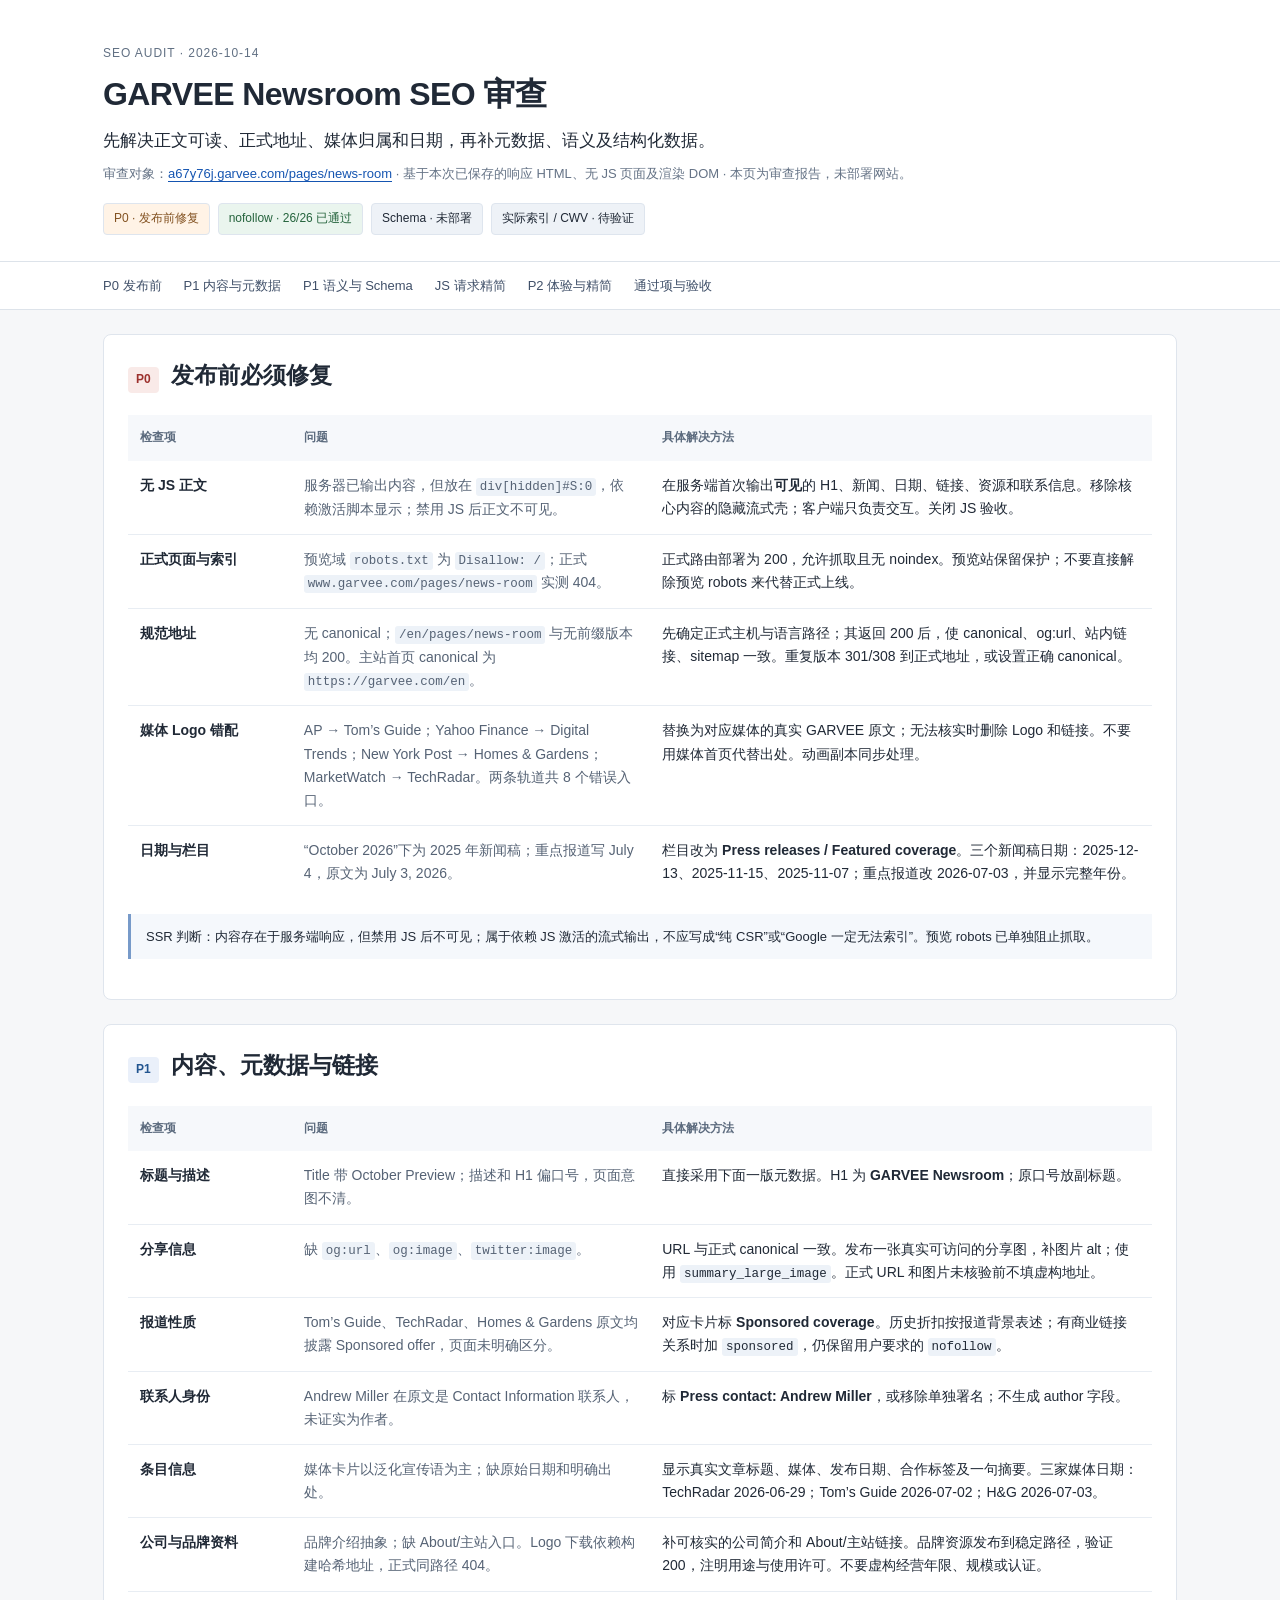
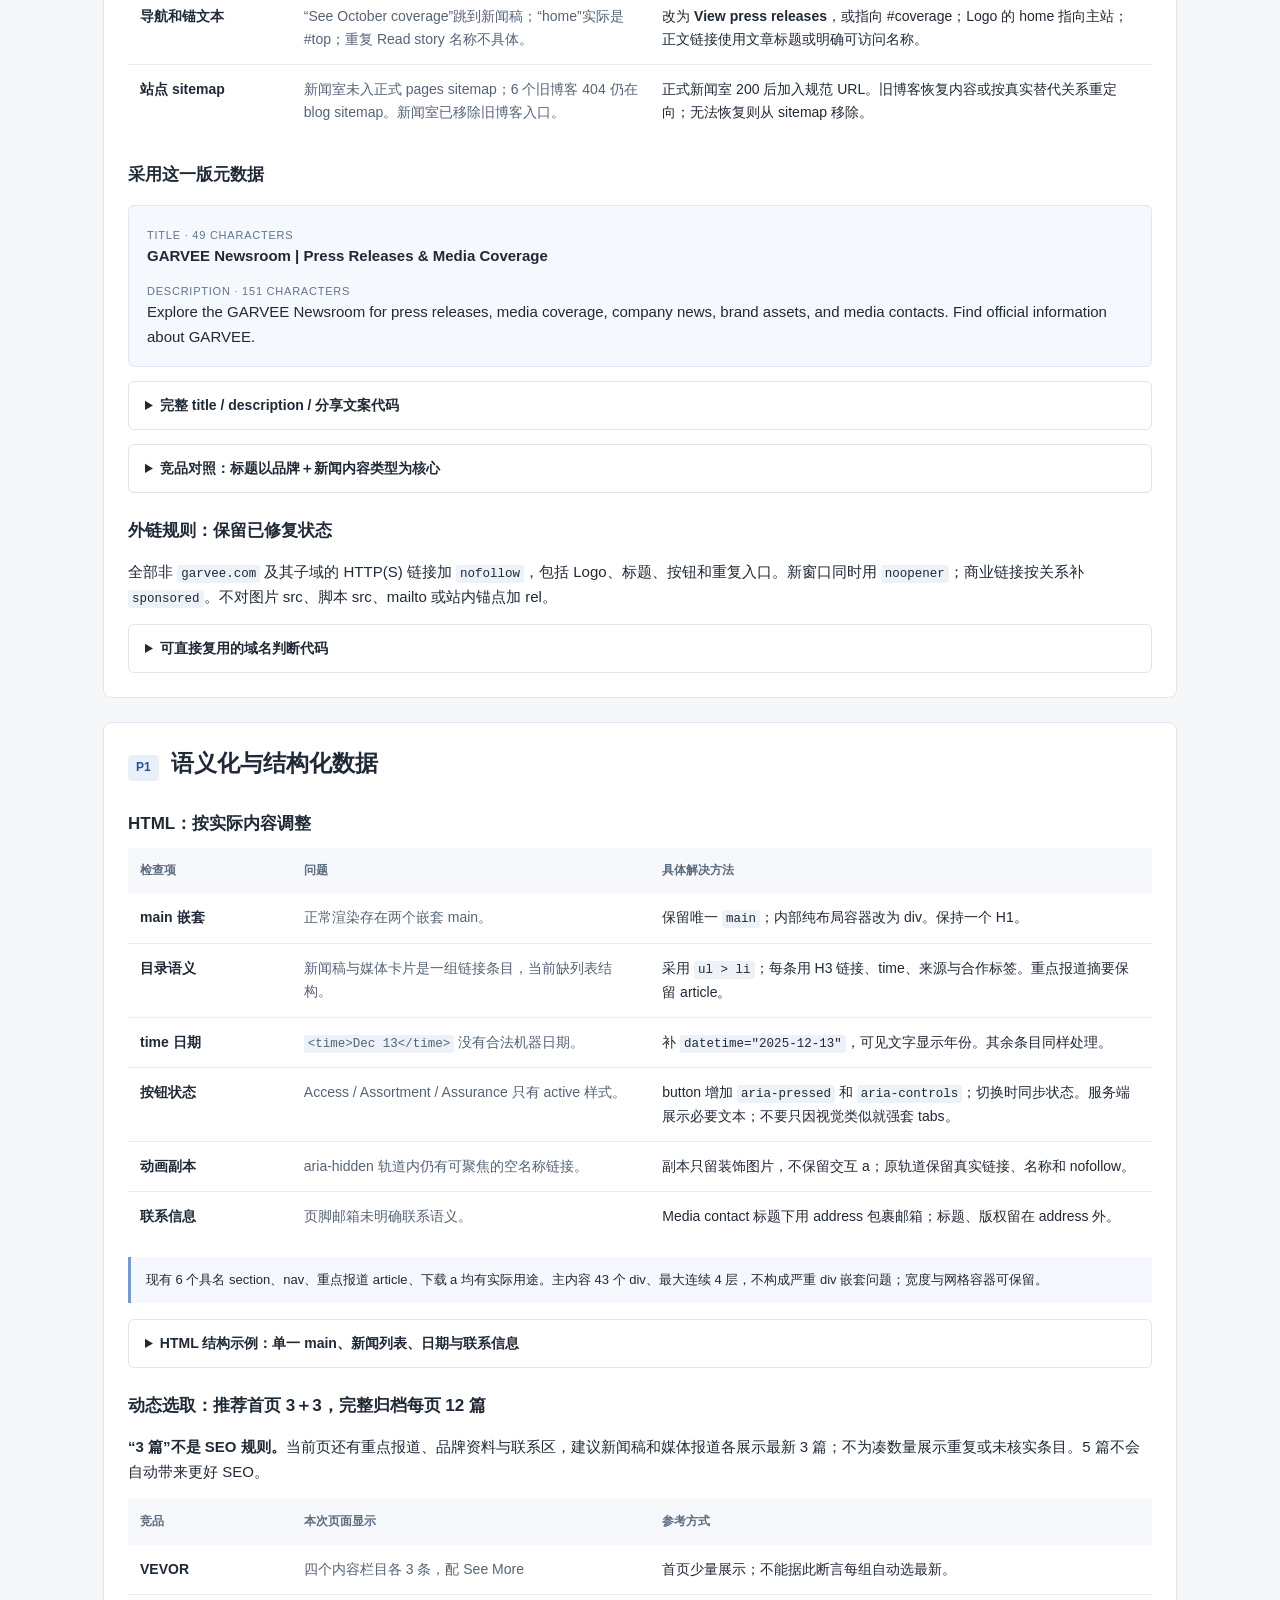
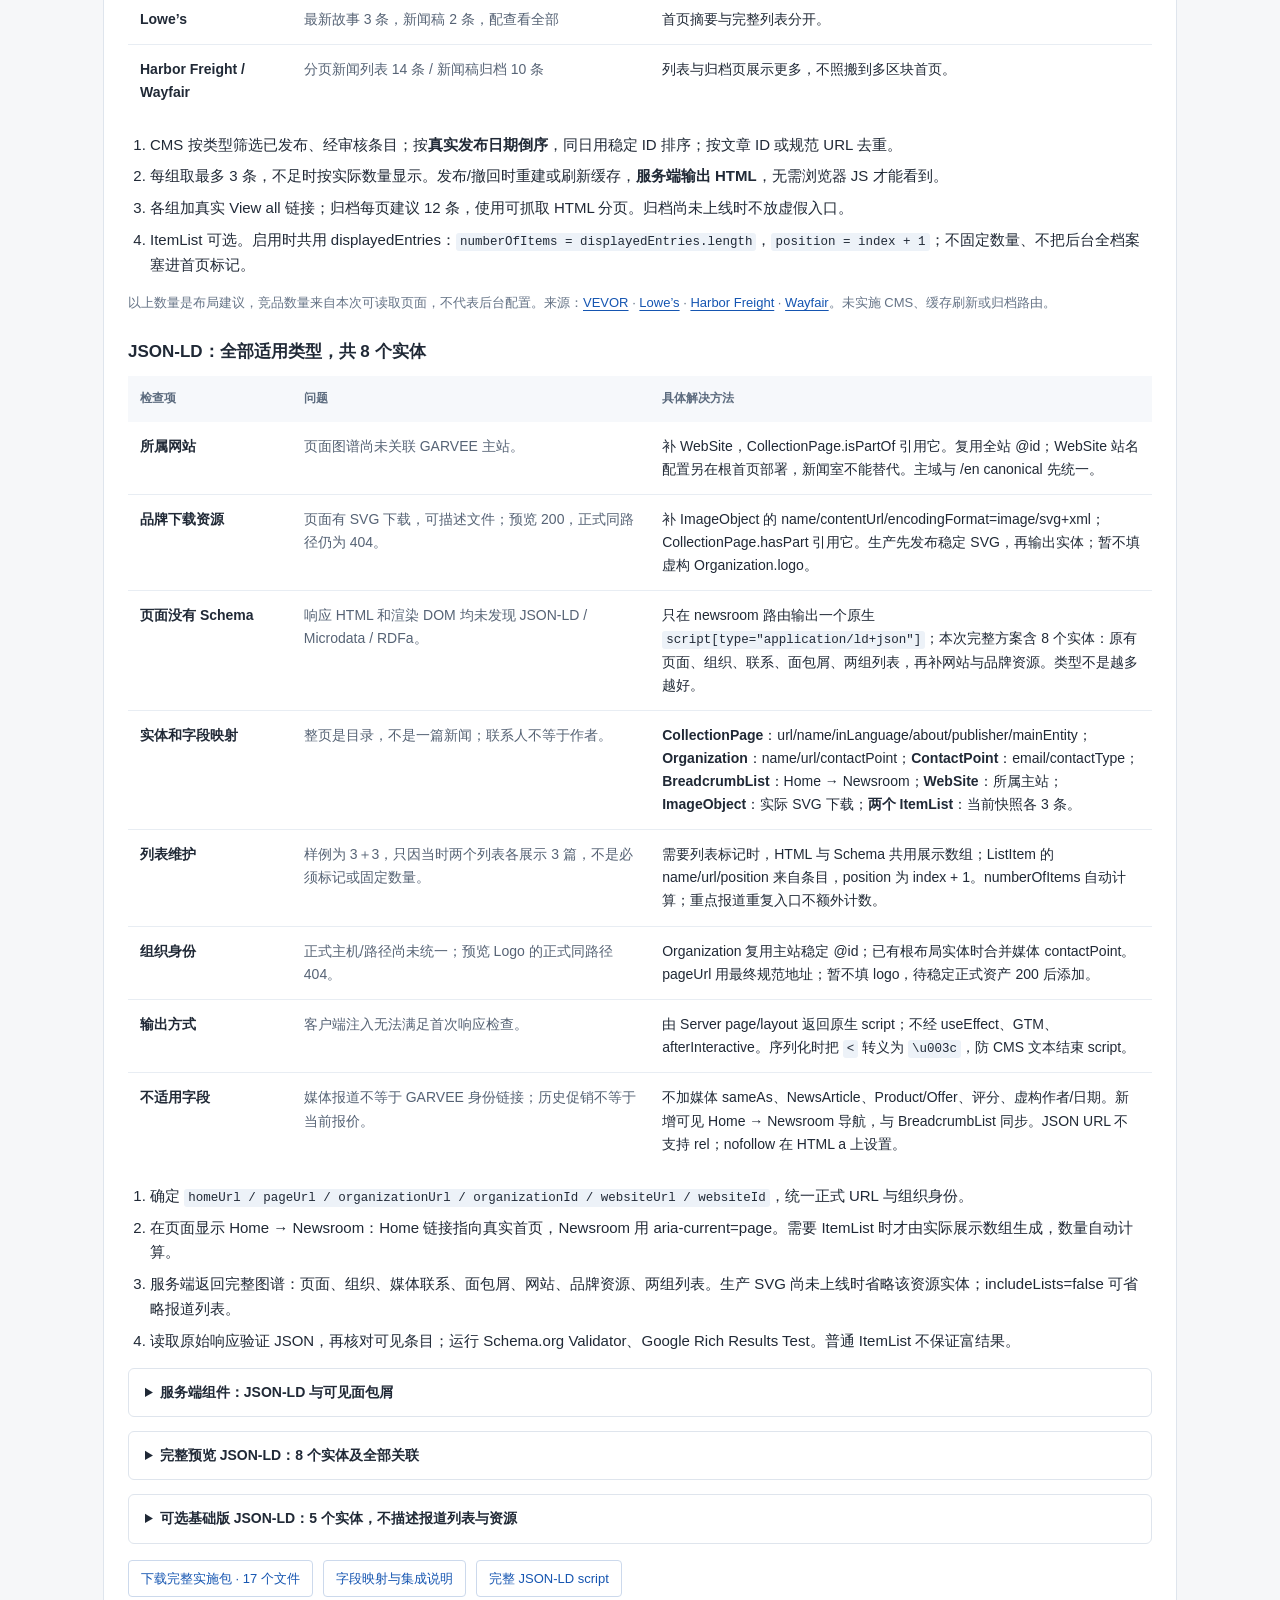
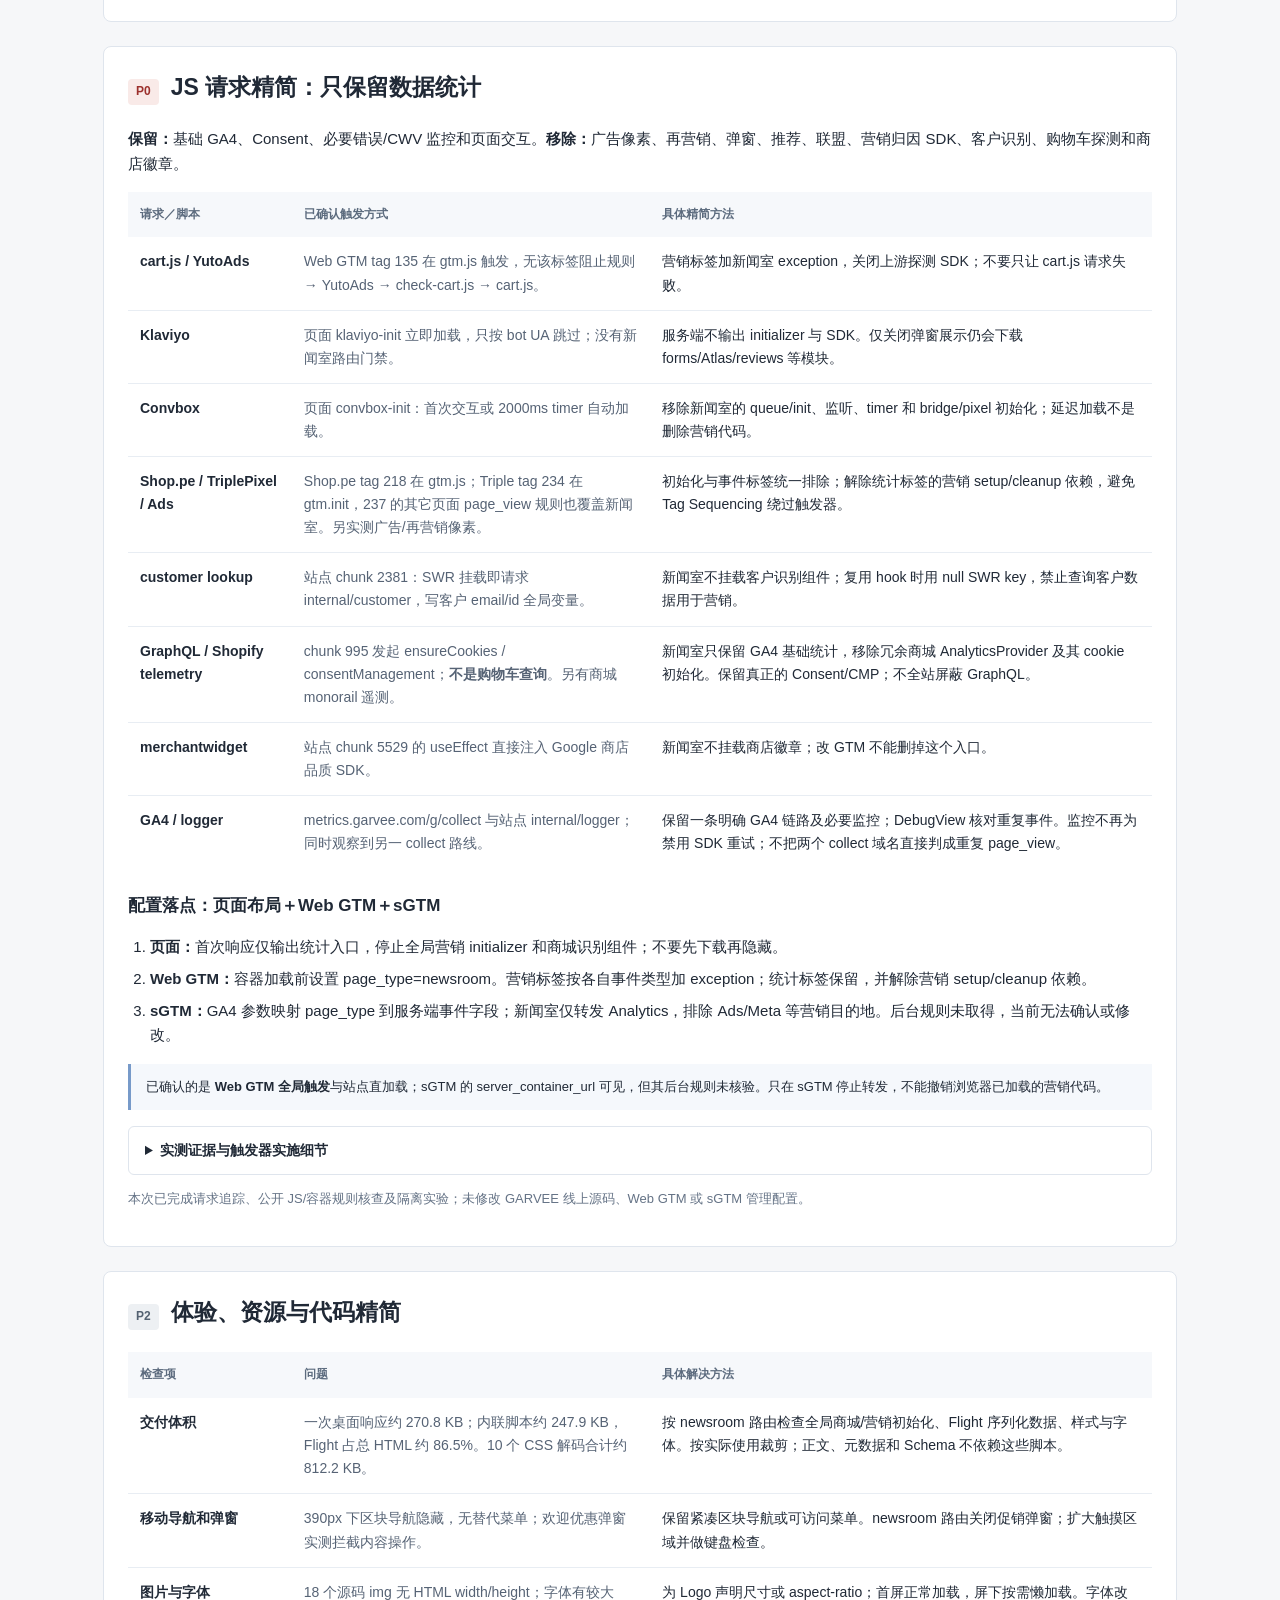
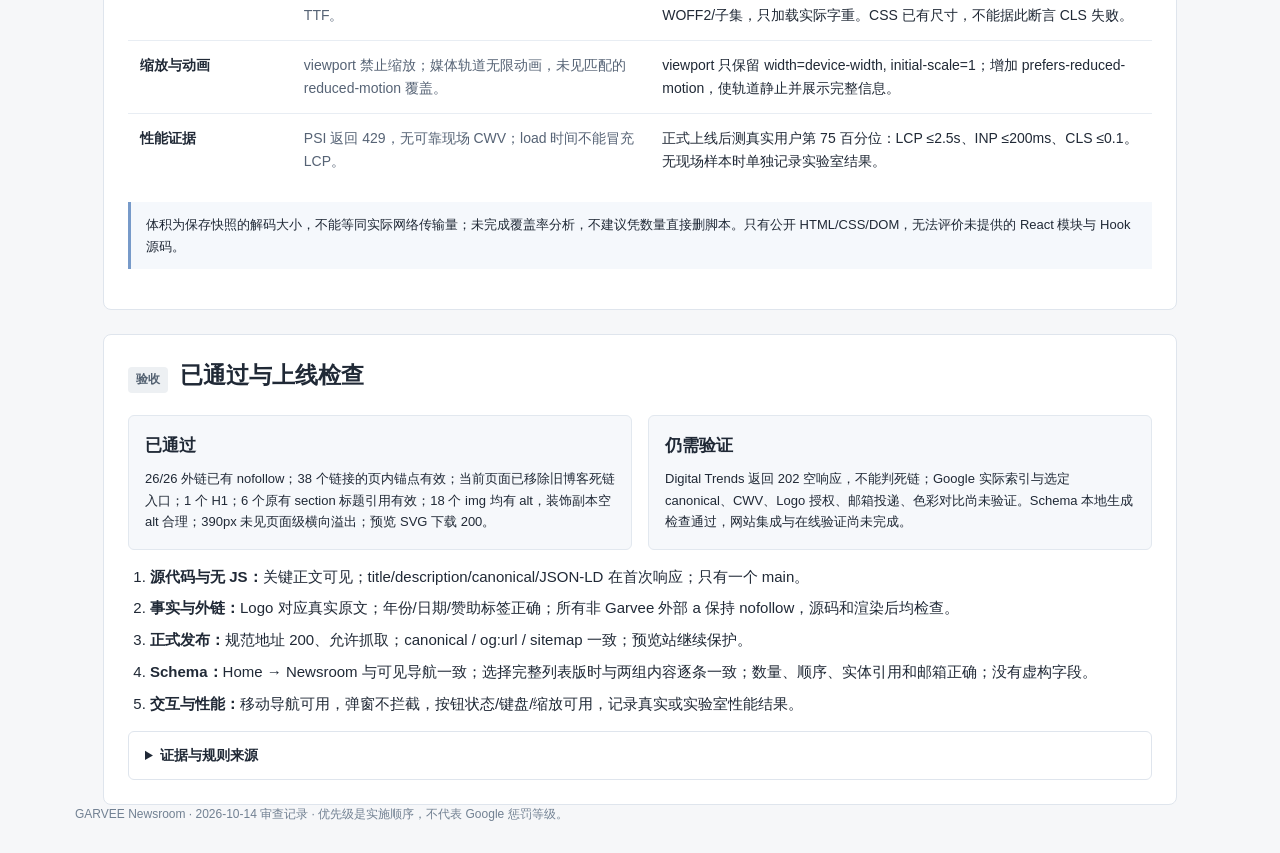
==== commit 0005d63f: "Make newsroom description address all visitors" ====
--- a/newsroom/index.html
+++ b/newsroom/index.html
@@ -21,15 +21,15 @@
 <section aria-labelledby="p0-title" id="p0"><div class="section-head"><span class="level">P0</span><h2 id="p0-title">发布前必须修复</h2></div><div class="table-wrap"><table><thead><tr><th>检查项</th><th>问题</th><th>具体解决方法</th></tr></thead><tbody><tr><th scope="row">无 JS 正文</th><td>服务器已输出内容，但放在 <code>div[hidden]#S:0</code>，依赖激活脚本显示；禁用 JS 后正文不可见。</td><td>在服务端首次输出<strong>可见</strong>的 H1、新闻、日期、链接、资源和联系信息。移除核心内容的隐藏流式壳；客户端只负责交互。关闭 JS 验收。</td></tr><tr><th scope="row">正式页面与索引</th><td>预览域 <code>robots.txt</code> 为 <code>Disallow: /</code>；正式 <code>www.garvee.com/pages/news-room</code> 实测 404。</td><td>正式路由部署为 200，允许抓取且无 noindex。预览站保留保护；不要直接解除预览 robots 来代替正式上线。</td></tr><tr><th scope="row">规范地址</th><td>无 canonical；<code>/en/pages/news-room</code> 与无前缀版本均 200。主站首页 canonical 为 <code>https://garvee.com/en</code>。</td><td>先确定正式主机与语言路径；其返回 200 后，使 canonical、og:url、站内链接、sitemap 一致。重复版本 301/308 到正式地址，或设置正确 canonical。</td></tr><tr><th scope="row">媒体 Logo 错配</th><td>AP → Tom’s Guide；Yahoo Finance → Digital Trends；New York Post → Homes &amp; Gardens；MarketWatch → TechRadar。两条轨道共 8 个错误入口。</td><td>替换为对应媒体的真实 GARVEE 原文；无法核实时删除 Logo 和链接。不要用媒体首页代替出处。动画副本同步处理。</td></tr><tr><th scope="row">日期与栏目</th><td>“October 2026”下为 2025 年新闻稿；重点报道写 July 4，原文为 July 3, 2026。</td><td>栏目改为 <strong>Press releases / Featured coverage</strong>。三个新闻稿日期：2025-12-13、2025-11-15、2025-11-07；重点报道改 2026-07-03，并显示完整年份。</td></tr></tbody></table></div><p class="note">SSR 判断：内容存在于服务端响应，但禁用 JS 后不可见；属于依赖 JS 激活的流式输出，不应写成“纯 CSR”或“Google 一定无法索引”。预览 robots 已单独阻止抓取。</p></section>
 <section aria-labelledby="p1-title" id="p1"><div class="section-head"><span class="level blue">P1</span><h2 id="p1-title">内容、元数据与链接</h2></div><div class="table-wrap"><table><thead><tr><th>检查项</th><th>问题</th><th>具体解决方法</th></tr></thead><tbody><tr><th scope="row">标题与描述</th><td>Title 带 October Preview；描述和 H1 偏口号，页面意图不清。</td><td>直接采用下面一版元数据。H1 为 <strong>GARVEE Newsroom</strong>；原口号放副标题。</td></tr><tr><th scope="row">分享信息</th><td>缺 <code>og:url</code>、<code>og:image</code>、<code>twitter:image</code>。</td><td>URL 与正式 canonical 一致。发布一张真实可访问的分享图，补图片 alt；使用 <code>summary_large_image</code>。正式 URL 和图片未核验前不填虚构地址。</td></tr><tr><th scope="row">报道性质</th><td>Tom’s Guide、TechRadar、Homes &amp; Gardens 原文均披露 Sponsored offer，页面未明确区分。</td><td>对应卡片标 <strong>Sponsored coverage</strong>。历史折扣按报道背景表述；有商业链接关系时加 <code>sponsored</code>，仍保留用户要求的 <code>nofollow</code>。</td></tr><tr><th scope="row">联系人身份</th><td>Andrew Miller 在原文是 Contact Information 联系人，未证实为作者。</td><td>标 <strong>Press contact: Andrew Miller</strong>，或移除单独署名；不生成 author 字段。</td></tr><tr><th scope="row">条目信息</th><td>媒体卡片以泛化宣传语为主；缺原始日期和明确出处。</td><td>显示真实文章标题、媒体、发布日期、合作标签及一句摘要。三家媒体日期：TechRadar 2026-06-29；Tom’s Guide 2026-07-02；H&amp;G 2026-07-03。</td></tr><tr><th scope="row">公司与品牌资料</th><td>品牌介绍抽象；缺 About/主站入口。Logo 下载依赖构建哈希地址，正式同路径 404。</td><td>补可核实的公司简介和 About/主站链接。品牌资源发布到稳定路径，验证 200，注明用途与使用许可。不要虚构经营年限、规模或认证。</td></tr><tr><th scope="row">导航和锚文本</th><td>“See October coverage”跳到新闻稿；“home”实际是 #top；重复 Read story 名称不具体。</td><td>改为 <strong>View press releases</strong>，或指向 #coverage；Logo 的 home 指向主站；正文链接使用文章标题或明确可访问名称。</td></tr><tr><th scope="row">站点 sitemap</th><td>新闻室未入正式 pages sitemap；6 个旧博客 404 仍在 blog sitemap。新闻室已移除旧博客入口。</td><td>正式新闻室 200 后加入规范 URL。旧博客恢复内容或按真实替代关系重定向；无法恢复则从 sitemap 移除。</td></tr></tbody></table></div>
 <h3>采用这一版元数据</h3>
-<div class="metadata"><p><span class="label">Title · 49 characters</span><strong>GARVEE Newsroom | Press Releases &amp; Media Coverage</strong></p><p><span class="label">Description · 152 characters</span>Explore the GARVEE Newsroom for press releases, media coverage, company news, brand assets, and media contacts. Find official resources for journalists.</p></div>
+<div class="metadata"><p><span class="label">Title · 49 characters</span><strong>GARVEE Newsroom | Press Releases &amp; Media Coverage</strong></p><p><span class="label">Description · 151 characters</span>Explore the GARVEE Newsroom for press releases, media coverage, company news, brand assets, and media contacts. Find official information about GARVEE.</p></div>
 <details><summary>完整 title / description / 分享文案代码</summary><pre><code>&lt;title&gt;GARVEE Newsroom | Press Releases &amp;amp; Media Coverage&lt;/title&gt;
-&lt;meta name="description" content="Explore the GARVEE Newsroom for press releases, media coverage, company news, brand assets, and media contacts. Find official resources for journalists."&gt;
+&lt;meta name="description" content="Explore the GARVEE Newsroom for press releases, media coverage, company news, brand assets, and media contacts. Find official information about GARVEE."&gt;
 &lt;meta property="og:type" content="website"&gt;
 &lt;meta property="og:title" content="GARVEE Newsroom | Press Releases &amp;amp; Media Coverage"&gt;
-&lt;meta property="og:description" content="Explore the GARVEE Newsroom for press releases, media coverage, company news, brand assets, and media contacts. Find official resources for journalists."&gt;
+&lt;meta property="og:description" content="Explore the GARVEE Newsroom for press releases, media coverage, company news, brand assets, and media contacts. Find official information about GARVEE."&gt;
 &lt;meta name="twitter:card" content="summary_large_image"&gt;
 &lt;meta name="twitter:title" content="GARVEE Newsroom | Press Releases &amp;amp; Media Coverage"&gt;
-&lt;meta name="twitter:description" content="Explore the GARVEE Newsroom for press releases, media coverage, company news, brand assets, and media contacts. Find official resources for journalists."&gt;</code></pre><p class="muted">canonical、og:url 与分享图片另填已验证的正式绝对 URL；此处不使用尚为 404 的路径。字符数为编辑参考，不是 Google 硬性门槛。</p></details>
+&lt;meta name="twitter:description" content="Explore the GARVEE Newsroom for press releases, media coverage, company news, brand assets, and media contacts. Find official information about GARVEE."&gt;</code></pre><p class="muted">canonical、og:url 与分享图片另填已验证的正式绝对 URL；此处不使用尚为 404 的路径。字符数为编辑参考，不是 Google 硬性门槛。</p></details>
 <details><summary>竞品对照：标题以品牌＋新闻内容类型为核心</summary><ul class="compact-list"><li><a href="https://newsroom.harborfreight.com/" rel="nofollow noopener" target="_blank">Harbor Freight</a>：Newsroom - Press Releases &amp; Corporate News。</li><li><a href="https://www.vevor.com/diy-ideas/elementor-page-68232/" rel="nofollow noopener" target="_blank">VEVOR</a>：News Center - VEVOR Blog；本次未见 description。</li><li><a href="https://www.aboutwayfair.com/tag/press-releases" rel="nofollow noopener" target="_blank">Wayfair</a>：About Wayfair | Press Releases；本次未见 description。</li><li><a href="https://corporate.lowes.com/newsroom" rel="nofollow noopener" target="_blank">Lowe’s</a>：HTTP 403，meta 未验证，不作为标签范本。</li></ul></details>
 <h3>外链规则：保留已修复状态</h3>
 <p>全部非 <code>garvee.com</code> 及其子域的 HTTP(S) 链接加 <code>nofollow</code>，包括 Logo、标题、按钮和重复入口。新窗口同时用 <code>noopener</code>；商业链接按关系补 <code>sponsored</code>。不对图片 src、脚本 src、mailto 或站内锚点加 rel。</p>
@@ -53,7 +53,7 @@
   &lt;/nav&gt;
   &lt;header&gt;
     &lt;h1&gt;GARVEE Newsroom&lt;/h1&gt;
-    &lt;p&gt;Press releases, media coverage and resources for journalists.&lt;/p&gt;
+    &lt;p&gt;Press releases, media coverage and official GARVEE information.&lt;/p&gt;
   &lt;/header&gt;
   &lt;section id="news" aria-labelledby="news-title"&gt;
     &lt;h2 id="news-title"&gt;Press releases&lt;/h2&gt;
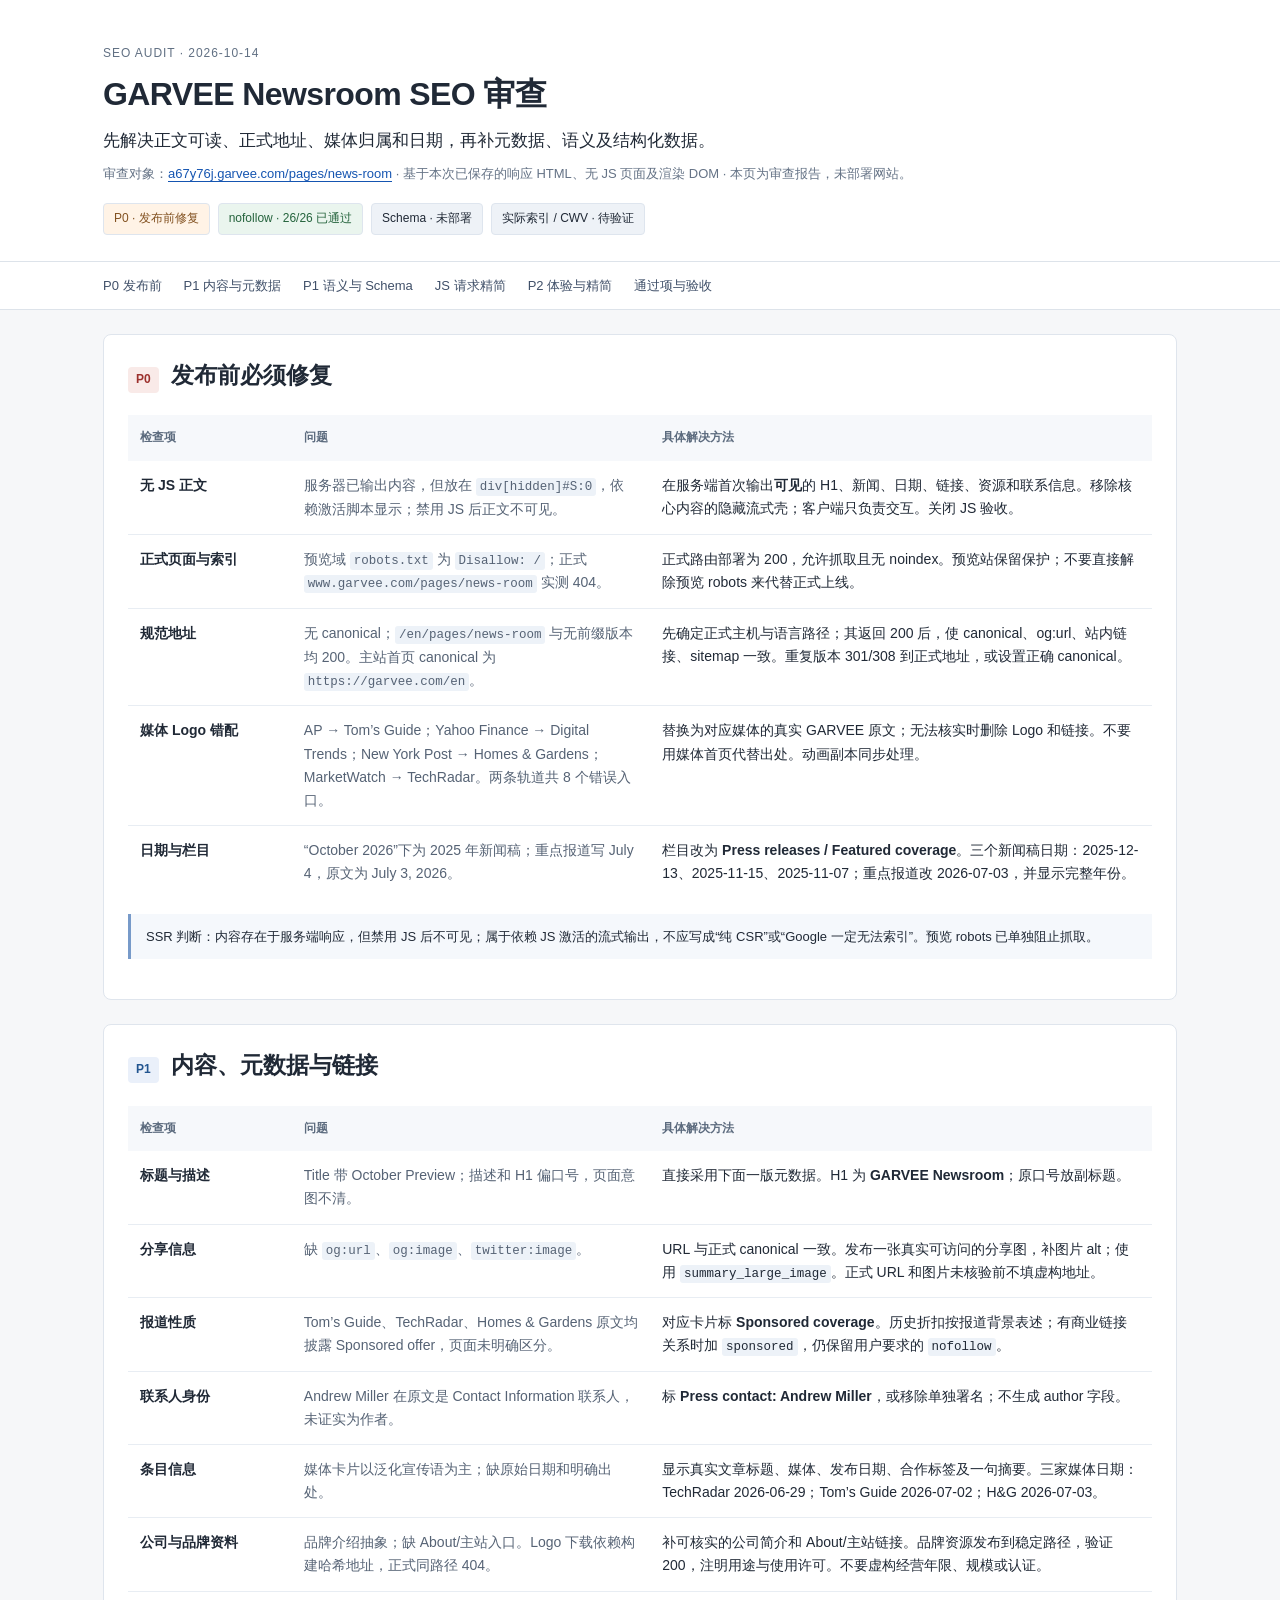
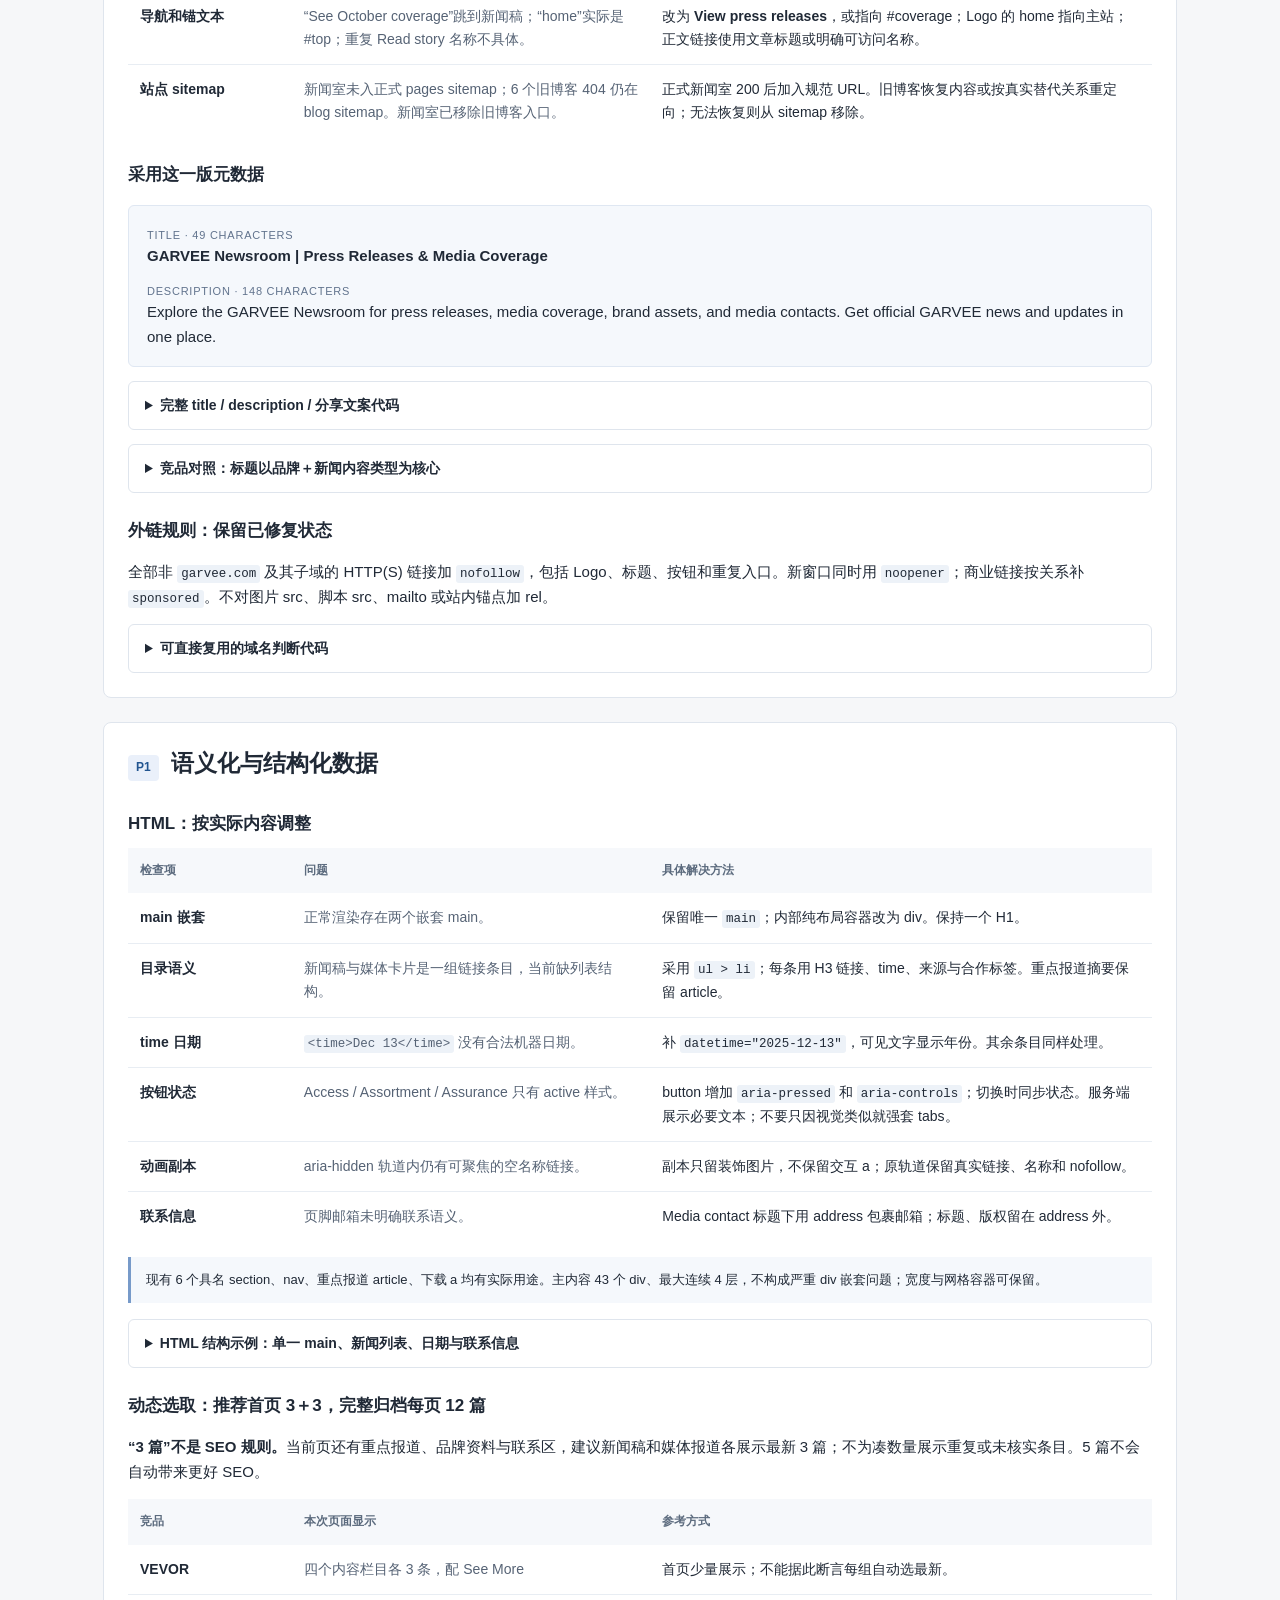
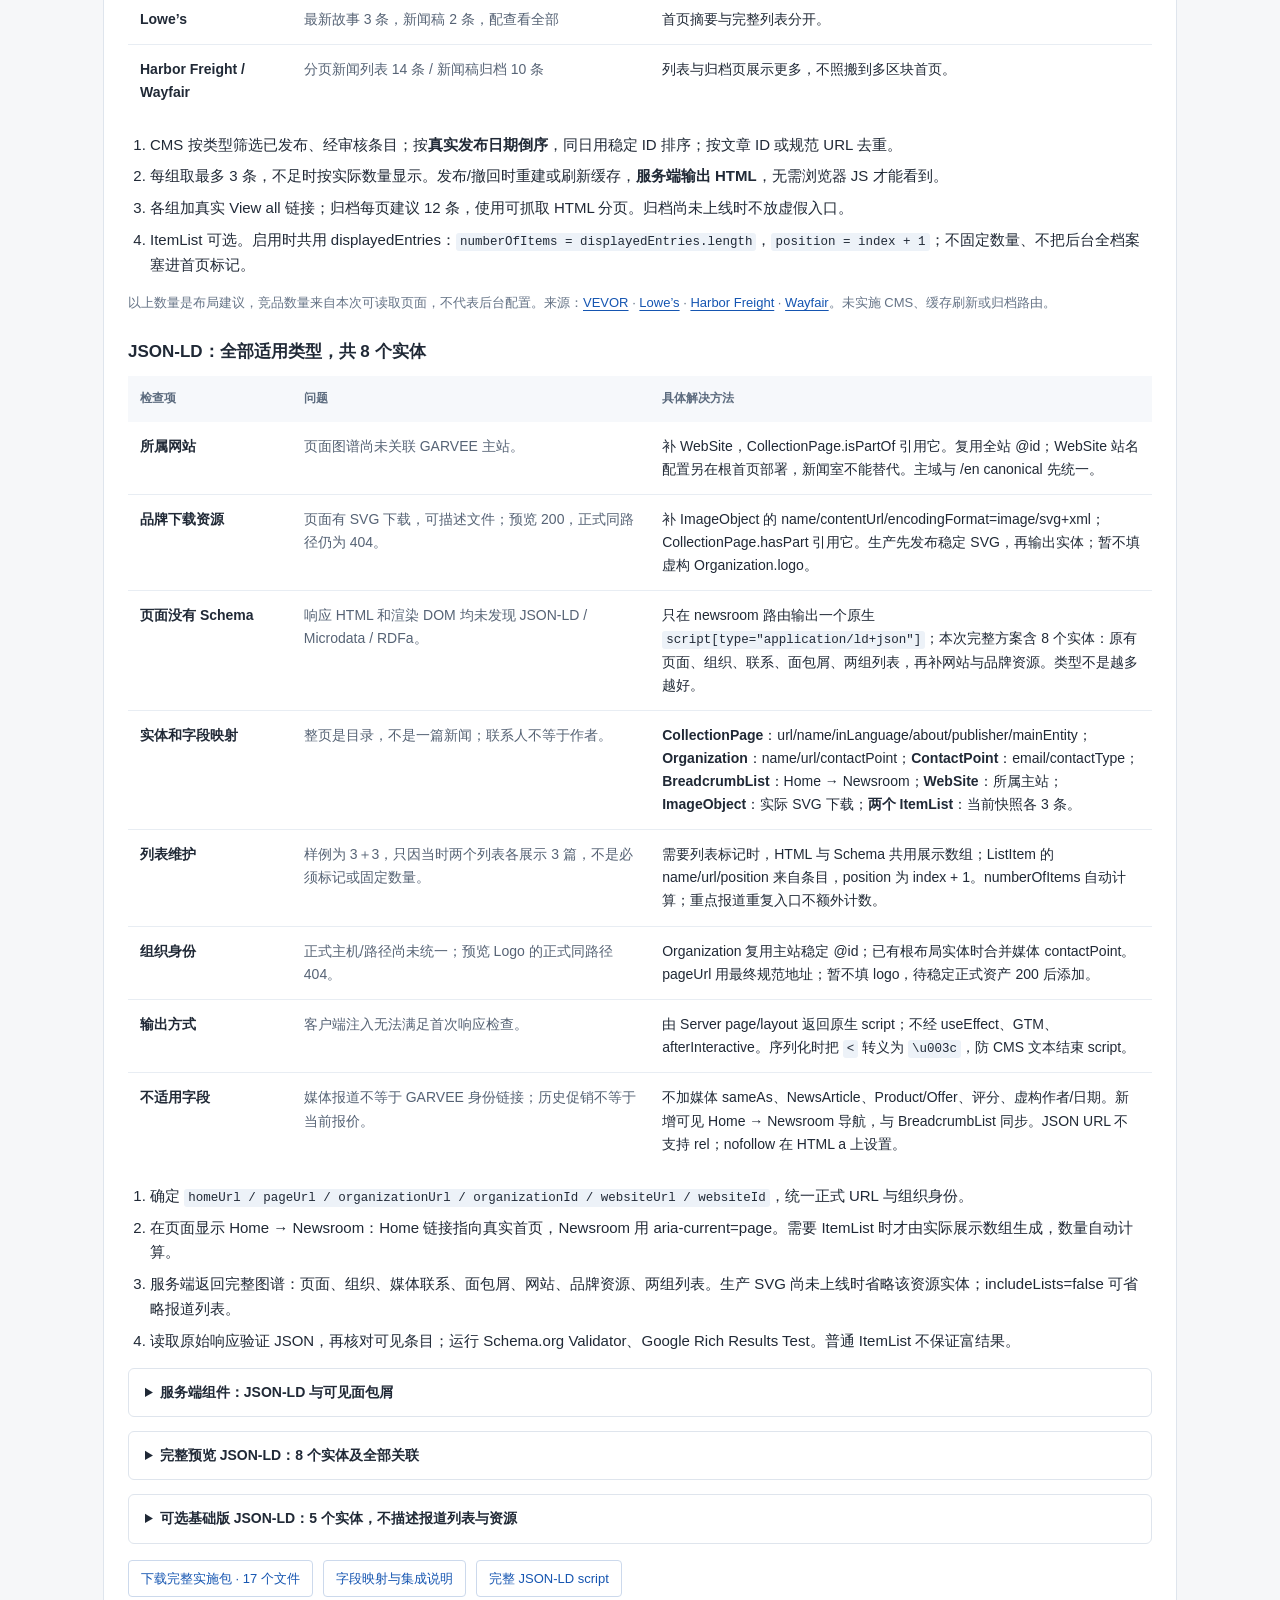
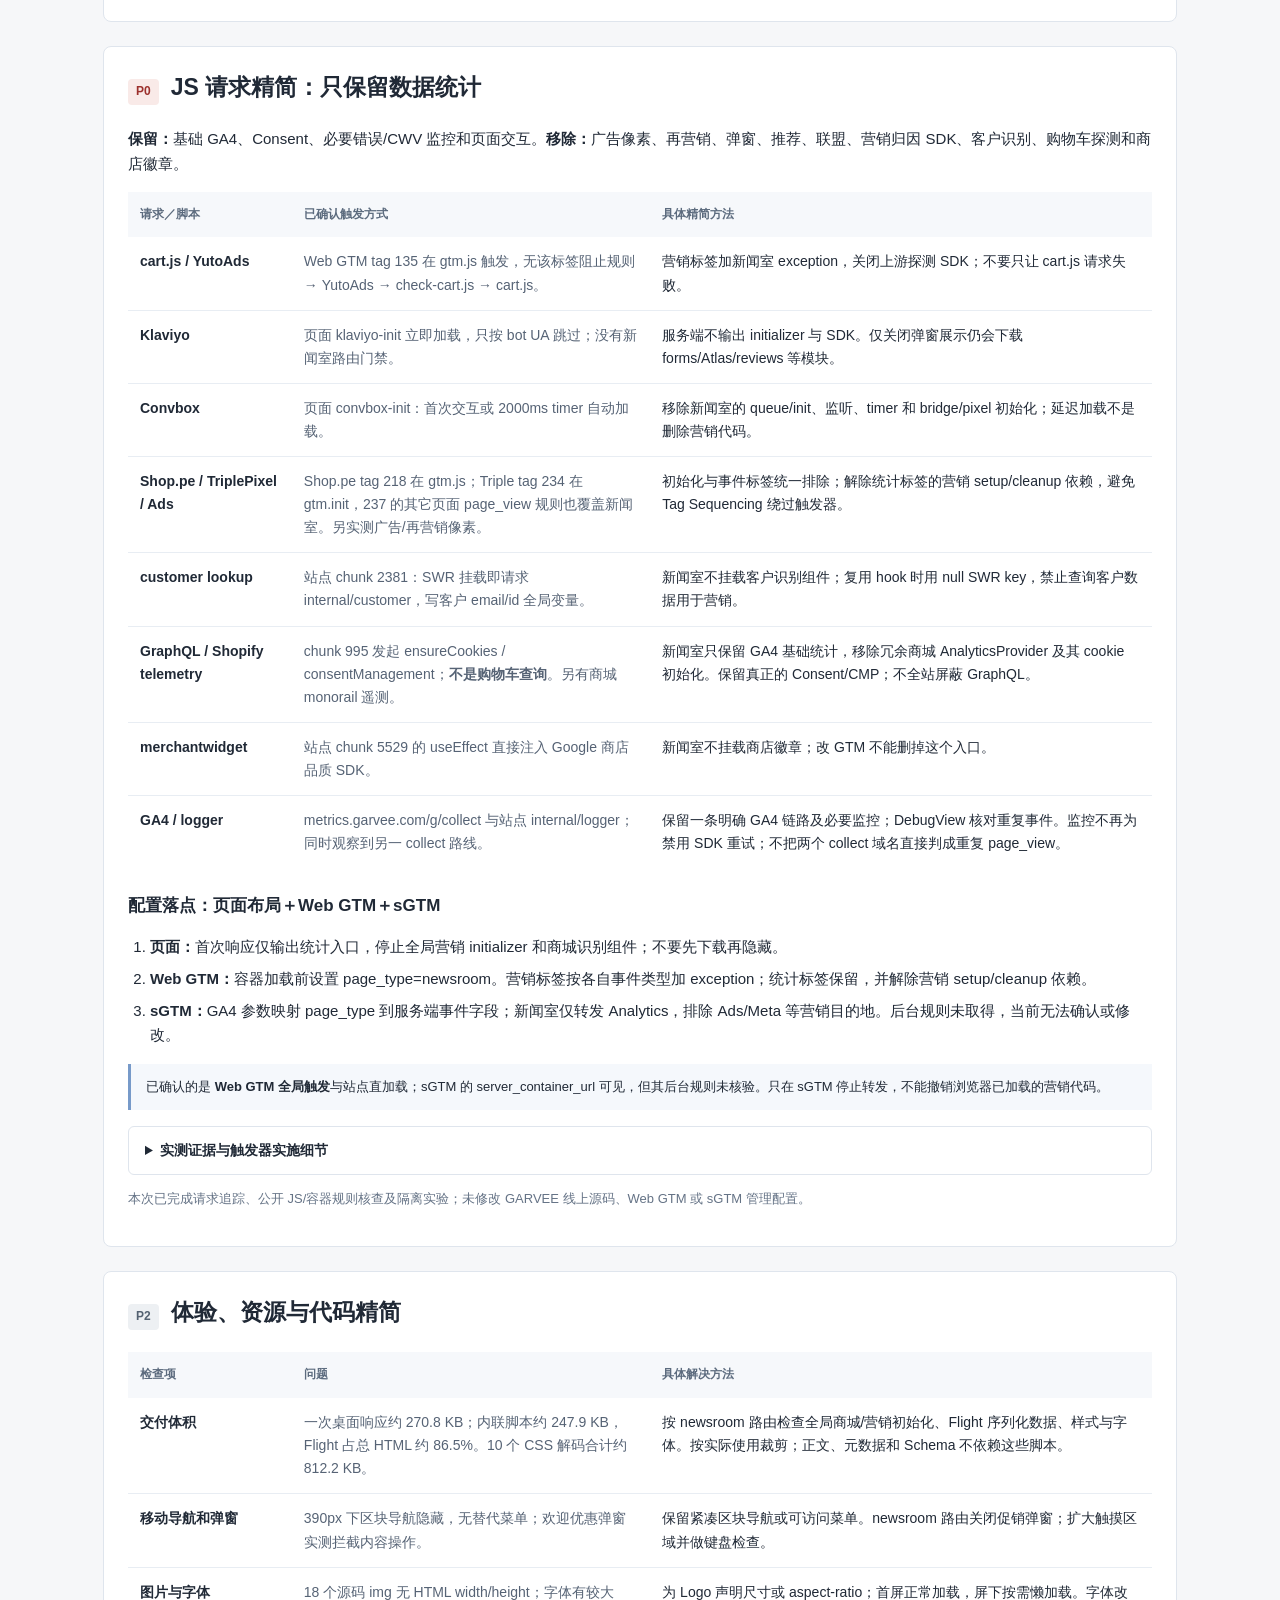
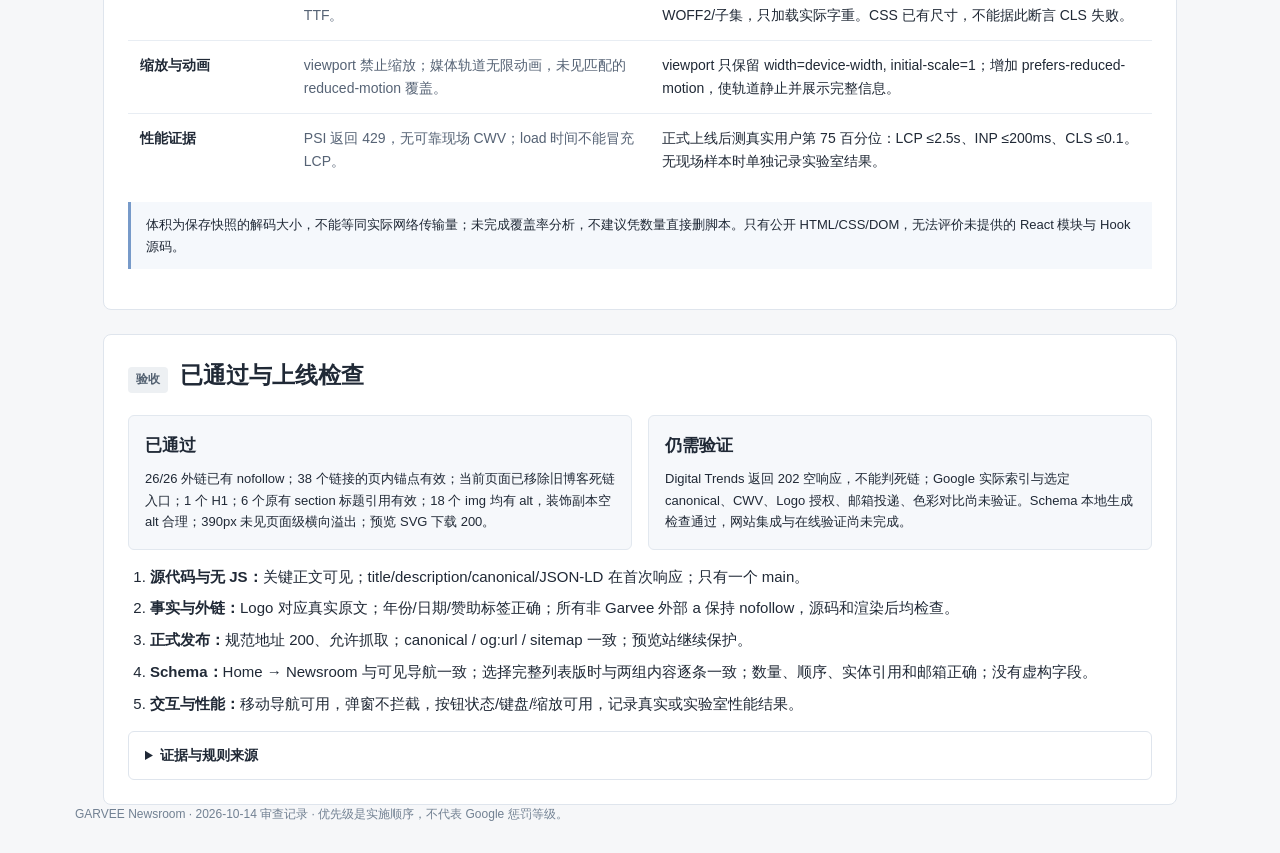
==== commit e6d73b5c: "Describe newsroom as a central source of official information" ====
--- a/newsroom/index.html
+++ b/newsroom/index.html
@@ -21,15 +21,15 @@
 <section aria-labelledby="p0-title" id="p0"><div class="section-head"><span class="level">P0</span><h2 id="p0-title">发布前必须修复</h2></div><div class="table-wrap"><table><thead><tr><th>检查项</th><th>问题</th><th>具体解决方法</th></tr></thead><tbody><tr><th scope="row">无 JS 正文</th><td>服务器已输出内容，但放在 <code>div[hidden]#S:0</code>，依赖激活脚本显示；禁用 JS 后正文不可见。</td><td>在服务端首次输出<strong>可见</strong>的 H1、新闻、日期、链接、资源和联系信息。移除核心内容的隐藏流式壳；客户端只负责交互。关闭 JS 验收。</td></tr><tr><th scope="row">正式页面与索引</th><td>预览域 <code>robots.txt</code> 为 <code>Disallow: /</code>；正式 <code>www.garvee.com/pages/news-room</code> 实测 404。</td><td>正式路由部署为 200，允许抓取且无 noindex。预览站保留保护；不要直接解除预览 robots 来代替正式上线。</td></tr><tr><th scope="row">规范地址</th><td>无 canonical；<code>/en/pages/news-room</code> 与无前缀版本均 200。主站首页 canonical 为 <code>https://garvee.com/en</code>。</td><td>先确定正式主机与语言路径；其返回 200 后，使 canonical、og:url、站内链接、sitemap 一致。重复版本 301/308 到正式地址，或设置正确 canonical。</td></tr><tr><th scope="row">媒体 Logo 错配</th><td>AP → Tom’s Guide；Yahoo Finance → Digital Trends；New York Post → Homes &amp; Gardens；MarketWatch → TechRadar。两条轨道共 8 个错误入口。</td><td>替换为对应媒体的真实 GARVEE 原文；无法核实时删除 Logo 和链接。不要用媒体首页代替出处。动画副本同步处理。</td></tr><tr><th scope="row">日期与栏目</th><td>“October 2026”下为 2025 年新闻稿；重点报道写 July 4，原文为 July 3, 2026。</td><td>栏目改为 <strong>Press releases / Featured coverage</strong>。三个新闻稿日期：2025-12-13、2025-11-15、2025-11-07；重点报道改 2026-07-03，并显示完整年份。</td></tr></tbody></table></div><p class="note">SSR 判断：内容存在于服务端响应，但禁用 JS 后不可见；属于依赖 JS 激活的流式输出，不应写成“纯 CSR”或“Google 一定无法索引”。预览 robots 已单独阻止抓取。</p></section>
 <section aria-labelledby="p1-title" id="p1"><div class="section-head"><span class="level blue">P1</span><h2 id="p1-title">内容、元数据与链接</h2></div><div class="table-wrap"><table><thead><tr><th>检查项</th><th>问题</th><th>具体解决方法</th></tr></thead><tbody><tr><th scope="row">标题与描述</th><td>Title 带 October Preview；描述和 H1 偏口号，页面意图不清。</td><td>直接采用下面一版元数据。H1 为 <strong>GARVEE Newsroom</strong>；原口号放副标题。</td></tr><tr><th scope="row">分享信息</th><td>缺 <code>og:url</code>、<code>og:image</code>、<code>twitter:image</code>。</td><td>URL 与正式 canonical 一致。发布一张真实可访问的分享图，补图片 alt；使用 <code>summary_large_image</code>。正式 URL 和图片未核验前不填虚构地址。</td></tr><tr><th scope="row">报道性质</th><td>Tom’s Guide、TechRadar、Homes &amp; Gardens 原文均披露 Sponsored offer，页面未明确区分。</td><td>对应卡片标 <strong>Sponsored coverage</strong>。历史折扣按报道背景表述；有商业链接关系时加 <code>sponsored</code>，仍保留用户要求的 <code>nofollow</code>。</td></tr><tr><th scope="row">联系人身份</th><td>Andrew Miller 在原文是 Contact Information 联系人，未证实为作者。</td><td>标 <strong>Press contact: Andrew Miller</strong>，或移除单独署名；不生成 author 字段。</td></tr><tr><th scope="row">条目信息</th><td>媒体卡片以泛化宣传语为主；缺原始日期和明确出处。</td><td>显示真实文章标题、媒体、发布日期、合作标签及一句摘要。三家媒体日期：TechRadar 2026-06-29；Tom’s Guide 2026-07-02；H&amp;G 2026-07-03。</td></tr><tr><th scope="row">公司与品牌资料</th><td>品牌介绍抽象；缺 About/主站入口。Logo 下载依赖构建哈希地址，正式同路径 404。</td><td>补可核实的公司简介和 About/主站链接。品牌资源发布到稳定路径，验证 200，注明用途与使用许可。不要虚构经营年限、规模或认证。</td></tr><tr><th scope="row">导航和锚文本</th><td>“See October coverage”跳到新闻稿；“home”实际是 #top；重复 Read story 名称不具体。</td><td>改为 <strong>View press releases</strong>，或指向 #coverage；Logo 的 home 指向主站；正文链接使用文章标题或明确可访问名称。</td></tr><tr><th scope="row">站点 sitemap</th><td>新闻室未入正式 pages sitemap；6 个旧博客 404 仍在 blog sitemap。新闻室已移除旧博客入口。</td><td>正式新闻室 200 后加入规范 URL。旧博客恢复内容或按真实替代关系重定向；无法恢复则从 sitemap 移除。</td></tr></tbody></table></div>
 <h3>采用这一版元数据</h3>
-<div class="metadata"><p><span class="label">Title · 49 characters</span><strong>GARVEE Newsroom | Press Releases &amp; Media Coverage</strong></p><p><span class="label">Description · 151 characters</span>Explore the GARVEE Newsroom for press releases, media coverage, company news, brand assets, and media contacts. Find official information about GARVEE.</p></div>
+<div class="metadata"><p><span class="label">Title · 49 characters</span><strong>GARVEE Newsroom | Press Releases &amp; Media Coverage</strong></p><p><span class="label">Description · 148 characters</span>Explore the GARVEE Newsroom for press releases, media coverage, brand assets, and media contacts. Get official GARVEE news and updates in one place.</p></div>
 <details><summary>完整 title / description / 分享文案代码</summary><pre><code>&lt;title&gt;GARVEE Newsroom | Press Releases &amp;amp; Media Coverage&lt;/title&gt;
-&lt;meta name="description" content="Explore the GARVEE Newsroom for press releases, media coverage, company news, brand assets, and media contacts. Find official information about GARVEE."&gt;
+&lt;meta name="description" content="Explore the GARVEE Newsroom for press releases, media coverage, brand assets, and media contacts. Get official GARVEE news and updates in one place."&gt;
 &lt;meta property="og:type" content="website"&gt;
 &lt;meta property="og:title" content="GARVEE Newsroom | Press Releases &amp;amp; Media Coverage"&gt;
-&lt;meta property="og:description" content="Explore the GARVEE Newsroom for press releases, media coverage, company news, brand assets, and media contacts. Find official information about GARVEE."&gt;
+&lt;meta property="og:description" content="Explore the GARVEE Newsroom for press releases, media coverage, brand assets, and media contacts. Get official GARVEE news and updates in one place."&gt;
 &lt;meta name="twitter:card" content="summary_large_image"&gt;
 &lt;meta name="twitter:title" content="GARVEE Newsroom | Press Releases &amp;amp; Media Coverage"&gt;
-&lt;meta name="twitter:description" content="Explore the GARVEE Newsroom for press releases, media coverage, company news, brand assets, and media contacts. Find official information about GARVEE."&gt;</code></pre><p class="muted">canonical、og:url 与分享图片另填已验证的正式绝对 URL；此处不使用尚为 404 的路径。字符数为编辑参考，不是 Google 硬性门槛。</p></details>
+&lt;meta name="twitter:description" content="Explore the GARVEE Newsroom for press releases, media coverage, brand assets, and media contacts. Get official GARVEE news and updates in one place."&gt;</code></pre><p class="muted">canonical、og:url 与分享图片另填已验证的正式绝对 URL；此处不使用尚为 404 的路径。字符数为编辑参考，不是 Google 硬性门槛。</p></details>
 <details><summary>竞品对照：标题以品牌＋新闻内容类型为核心</summary><ul class="compact-list"><li><a href="https://newsroom.harborfreight.com/" rel="nofollow noopener" target="_blank">Harbor Freight</a>：Newsroom - Press Releases &amp; Corporate News。</li><li><a href="https://www.vevor.com/diy-ideas/elementor-page-68232/" rel="nofollow noopener" target="_blank">VEVOR</a>：News Center - VEVOR Blog；本次未见 description。</li><li><a href="https://www.aboutwayfair.com/tag/press-releases" rel="nofollow noopener" target="_blank">Wayfair</a>：About Wayfair | Press Releases；本次未见 description。</li><li><a href="https://corporate.lowes.com/newsroom" rel="nofollow noopener" target="_blank">Lowe’s</a>：HTTP 403，meta 未验证，不作为标签范本。</li></ul></details>
 <h3>外链规则：保留已修复状态</h3>
 <p>全部非 <code>garvee.com</code> 及其子域的 HTTP(S) 链接加 <code>nofollow</code>，包括 Logo、标题、按钮和重复入口。新窗口同时用 <code>noopener</code>；商业链接按关系补 <code>sponsored</code>。不对图片 src、脚本 src、mailto 或站内锚点加 rel。</p>
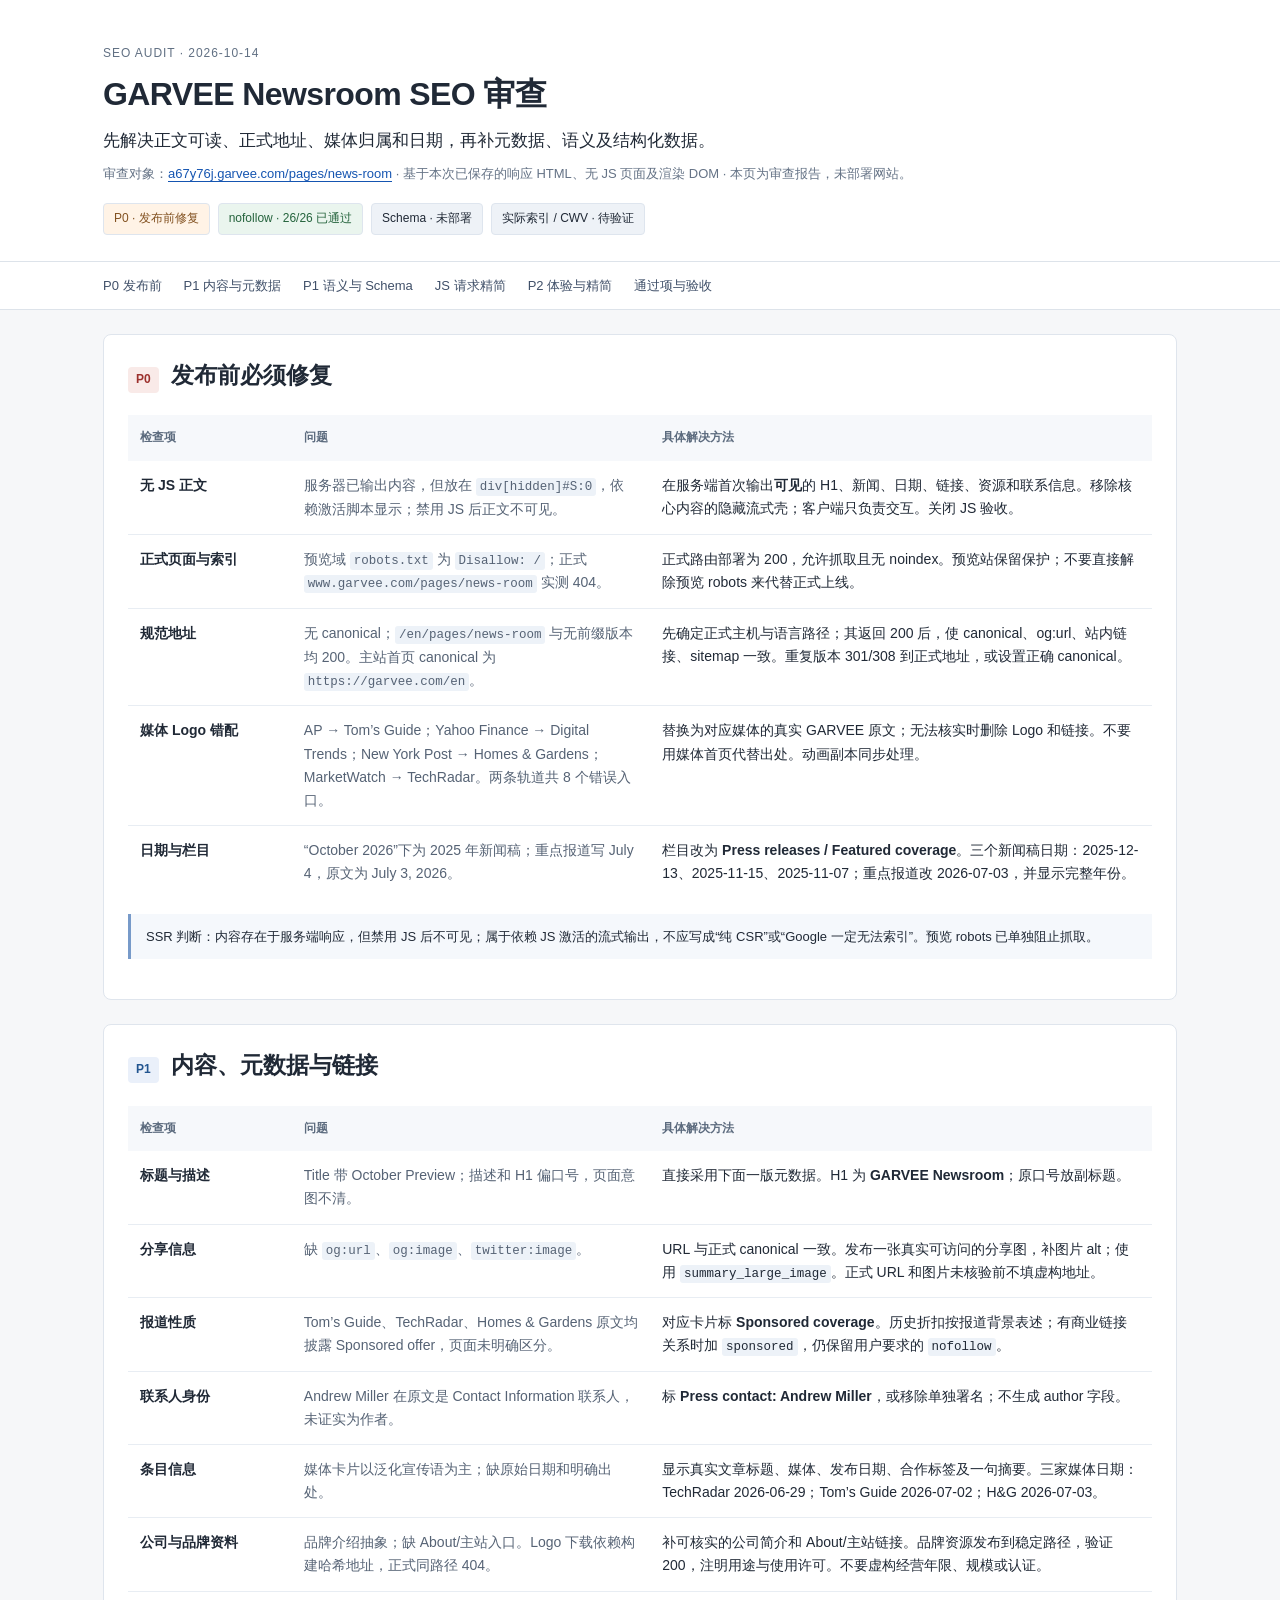
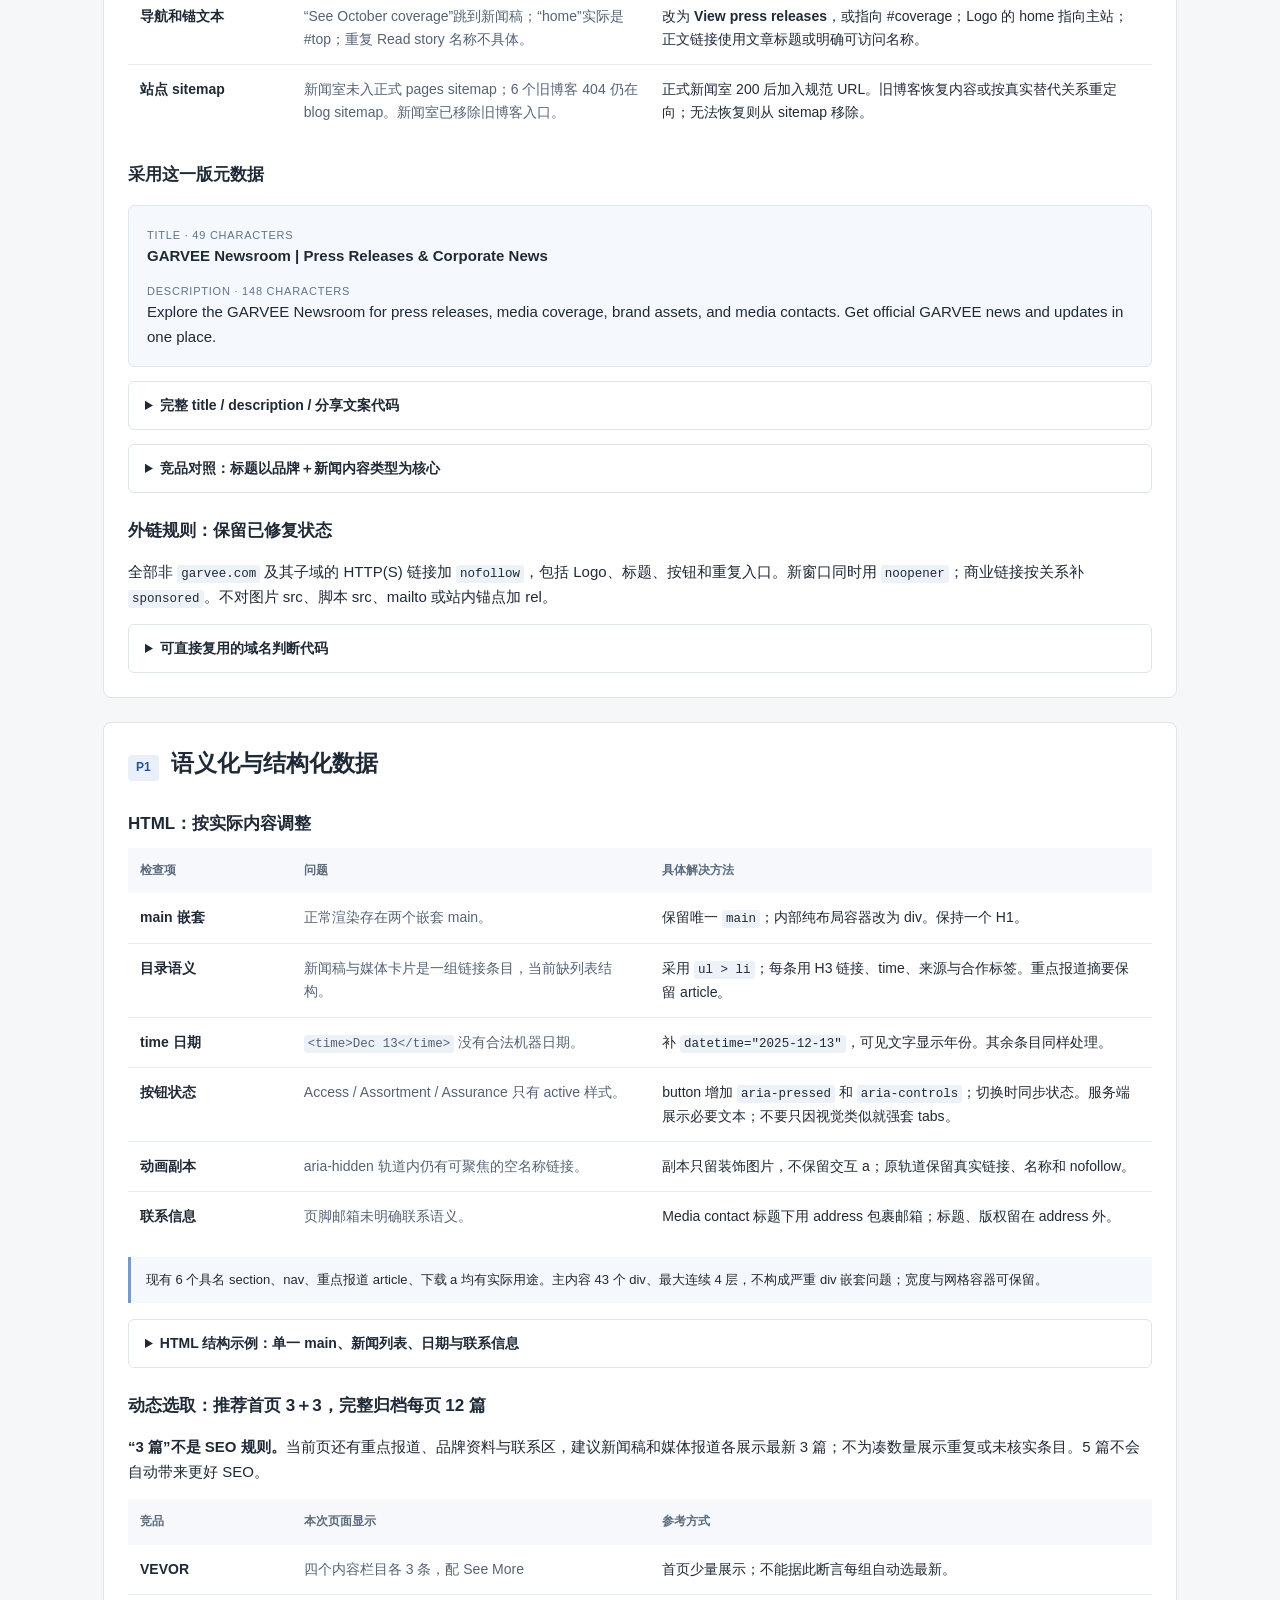
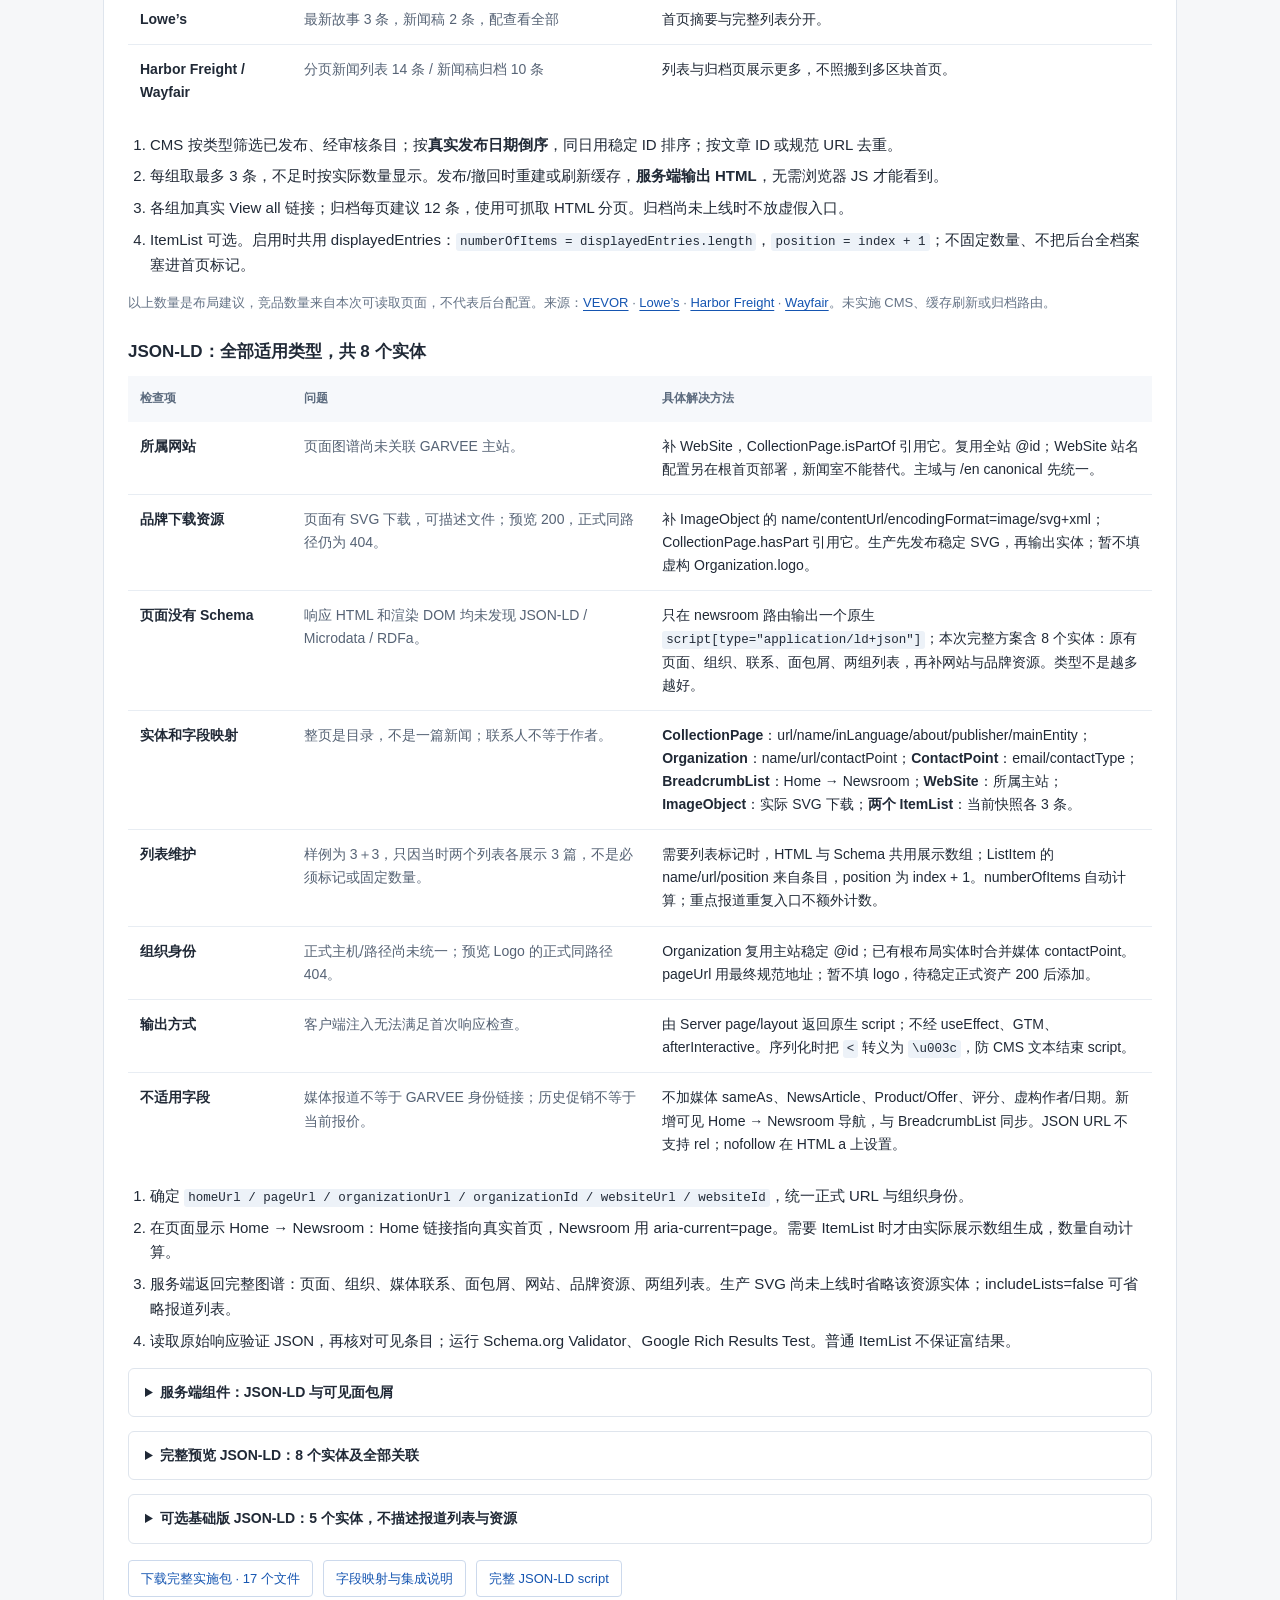
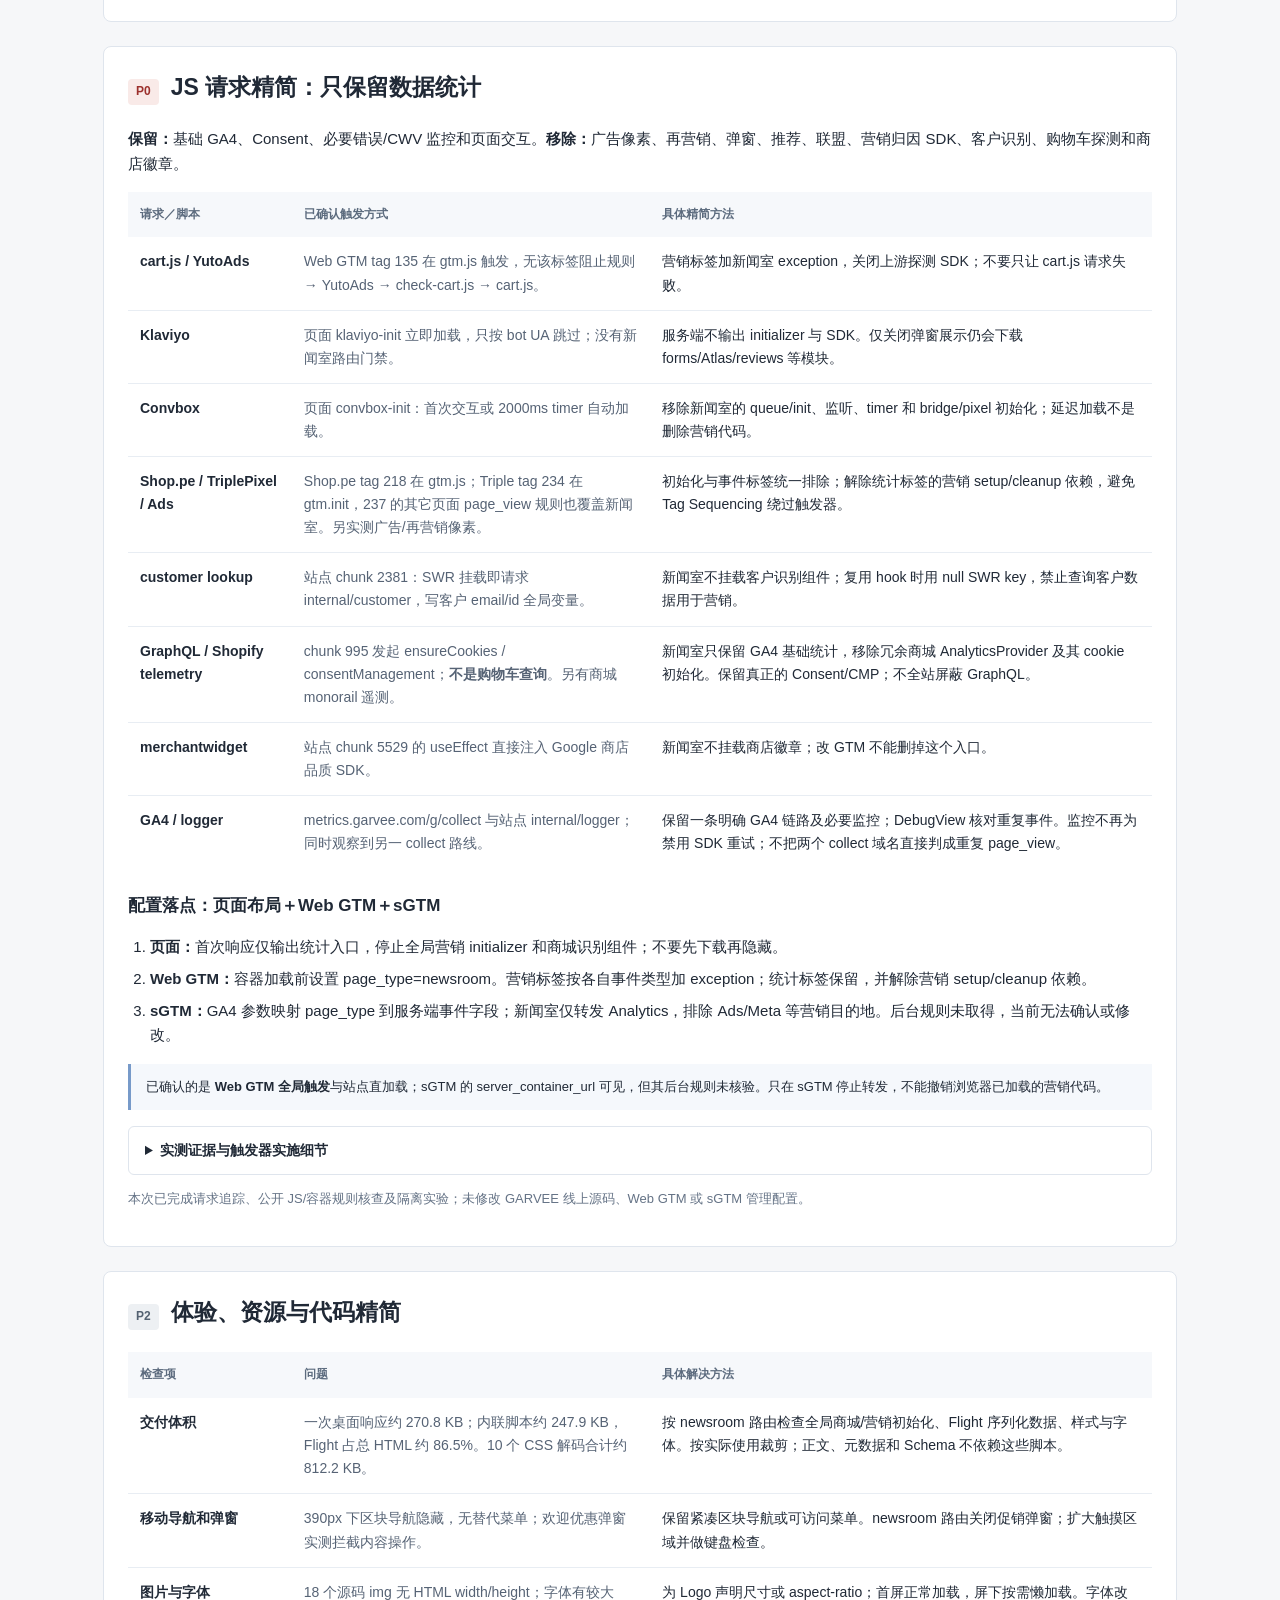
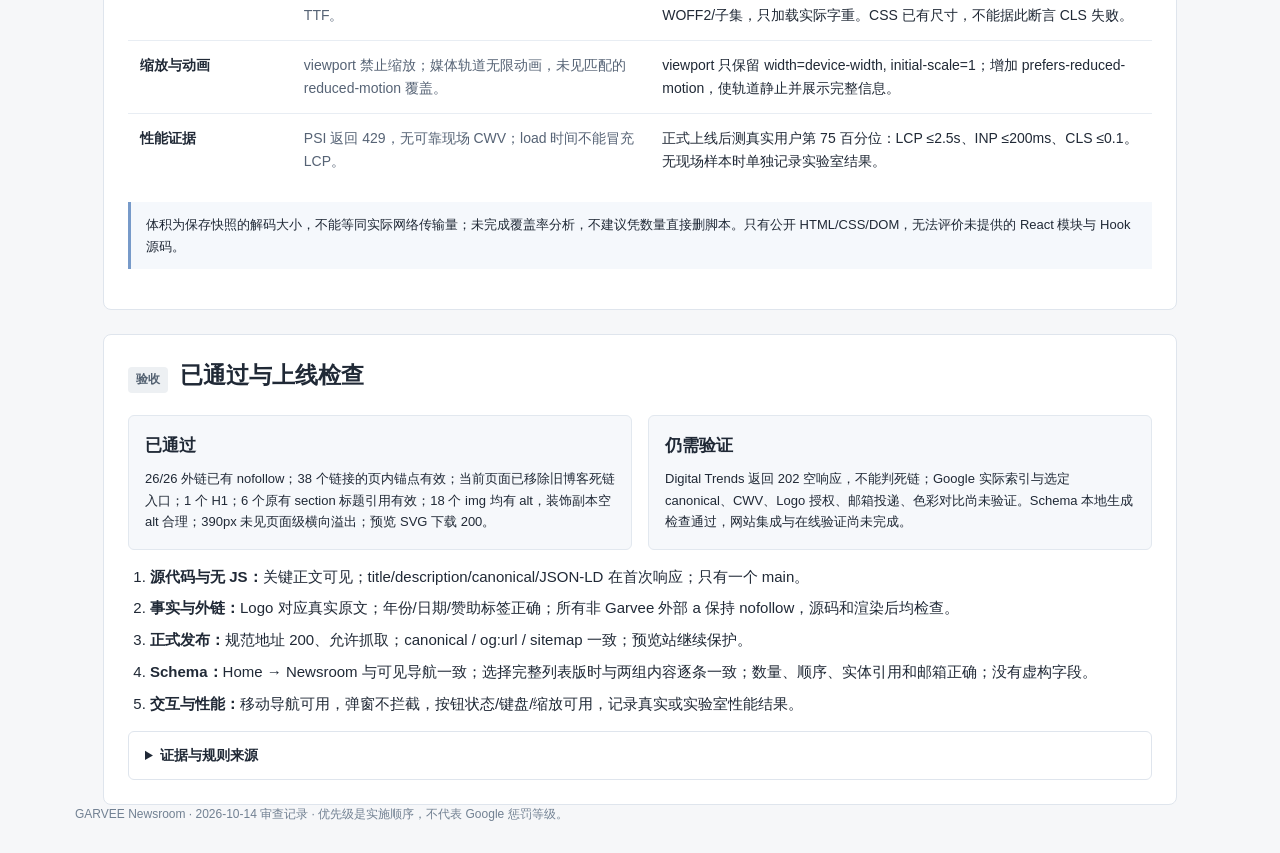
==== commit 5056fee2: "Use Corporate News in newsroom title recommendation" ====
--- a/newsroom/index.html
+++ b/newsroom/index.html
@@ -21,14 +21,14 @@
 <section aria-labelledby="p0-title" id="p0"><div class="section-head"><span class="level">P0</span><h2 id="p0-title">发布前必须修复</h2></div><div class="table-wrap"><table><thead><tr><th>检查项</th><th>问题</th><th>具体解决方法</th></tr></thead><tbody><tr><th scope="row">无 JS 正文</th><td>服务器已输出内容，但放在 <code>div[hidden]#S:0</code>，依赖激活脚本显示；禁用 JS 后正文不可见。</td><td>在服务端首次输出<strong>可见</strong>的 H1、新闻、日期、链接、资源和联系信息。移除核心内容的隐藏流式壳；客户端只负责交互。关闭 JS 验收。</td></tr><tr><th scope="row">正式页面与索引</th><td>预览域 <code>robots.txt</code> 为 <code>Disallow: /</code>；正式 <code>www.garvee.com/pages/news-room</code> 实测 404。</td><td>正式路由部署为 200，允许抓取且无 noindex。预览站保留保护；不要直接解除预览 robots 来代替正式上线。</td></tr><tr><th scope="row">规范地址</th><td>无 canonical；<code>/en/pages/news-room</code> 与无前缀版本均 200。主站首页 canonical 为 <code>https://garvee.com/en</code>。</td><td>先确定正式主机与语言路径；其返回 200 后，使 canonical、og:url、站内链接、sitemap 一致。重复版本 301/308 到正式地址，或设置正确 canonical。</td></tr><tr><th scope="row">媒体 Logo 错配</th><td>AP → Tom’s Guide；Yahoo Finance → Digital Trends；New York Post → Homes &amp; Gardens；MarketWatch → TechRadar。两条轨道共 8 个错误入口。</td><td>替换为对应媒体的真实 GARVEE 原文；无法核实时删除 Logo 和链接。不要用媒体首页代替出处。动画副本同步处理。</td></tr><tr><th scope="row">日期与栏目</th><td>“October 2026”下为 2025 年新闻稿；重点报道写 July 4，原文为 July 3, 2026。</td><td>栏目改为 <strong>Press releases / Featured coverage</strong>。三个新闻稿日期：2025-12-13、2025-11-15、2025-11-07；重点报道改 2026-07-03，并显示完整年份。</td></tr></tbody></table></div><p class="note">SSR 判断：内容存在于服务端响应，但禁用 JS 后不可见；属于依赖 JS 激活的流式输出，不应写成“纯 CSR”或“Google 一定无法索引”。预览 robots 已单独阻止抓取。</p></section>
 <section aria-labelledby="p1-title" id="p1"><div class="section-head"><span class="level blue">P1</span><h2 id="p1-title">内容、元数据与链接</h2></div><div class="table-wrap"><table><thead><tr><th>检查项</th><th>问题</th><th>具体解决方法</th></tr></thead><tbody><tr><th scope="row">标题与描述</th><td>Title 带 October Preview；描述和 H1 偏口号，页面意图不清。</td><td>直接采用下面一版元数据。H1 为 <strong>GARVEE Newsroom</strong>；原口号放副标题。</td></tr><tr><th scope="row">分享信息</th><td>缺 <code>og:url</code>、<code>og:image</code>、<code>twitter:image</code>。</td><td>URL 与正式 canonical 一致。发布一张真实可访问的分享图，补图片 alt；使用 <code>summary_large_image</code>。正式 URL 和图片未核验前不填虚构地址。</td></tr><tr><th scope="row">报道性质</th><td>Tom’s Guide、TechRadar、Homes &amp; Gardens 原文均披露 Sponsored offer，页面未明确区分。</td><td>对应卡片标 <strong>Sponsored coverage</strong>。历史折扣按报道背景表述；有商业链接关系时加 <code>sponsored</code>，仍保留用户要求的 <code>nofollow</code>。</td></tr><tr><th scope="row">联系人身份</th><td>Andrew Miller 在原文是 Contact Information 联系人，未证实为作者。</td><td>标 <strong>Press contact: Andrew Miller</strong>，或移除单独署名；不生成 author 字段。</td></tr><tr><th scope="row">条目信息</th><td>媒体卡片以泛化宣传语为主；缺原始日期和明确出处。</td><td>显示真实文章标题、媒体、发布日期、合作标签及一句摘要。三家媒体日期：TechRadar 2026-06-29；Tom’s Guide 2026-07-02；H&amp;G 2026-07-03。</td></tr><tr><th scope="row">公司与品牌资料</th><td>品牌介绍抽象；缺 About/主站入口。Logo 下载依赖构建哈希地址，正式同路径 404。</td><td>补可核实的公司简介和 About/主站链接。品牌资源发布到稳定路径，验证 200，注明用途与使用许可。不要虚构经营年限、规模或认证。</td></tr><tr><th scope="row">导航和锚文本</th><td>“See October coverage”跳到新闻稿；“home”实际是 #top；重复 Read story 名称不具体。</td><td>改为 <strong>View press releases</strong>，或指向 #coverage；Logo 的 home 指向主站；正文链接使用文章标题或明确可访问名称。</td></tr><tr><th scope="row">站点 sitemap</th><td>新闻室未入正式 pages sitemap；6 个旧博客 404 仍在 blog sitemap。新闻室已移除旧博客入口。</td><td>正式新闻室 200 后加入规范 URL。旧博客恢复内容或按真实替代关系重定向；无法恢复则从 sitemap 移除。</td></tr></tbody></table></div>
 <h3>采用这一版元数据</h3>
-<div class="metadata"><p><span class="label">Title · 49 characters</span><strong>GARVEE Newsroom | Press Releases &amp; Media Coverage</strong></p><p><span class="label">Description · 148 characters</span>Explore the GARVEE Newsroom for press releases, media coverage, brand assets, and media contacts. Get official GARVEE news and updates in one place.</p></div>
-<details><summary>完整 title / description / 分享文案代码</summary><pre><code>&lt;title&gt;GARVEE Newsroom | Press Releases &amp;amp; Media Coverage&lt;/title&gt;
+<div class="metadata"><p><span class="label">Title · 49 characters</span><strong>GARVEE Newsroom | Press Releases &amp; Corporate News</strong></p><p><span class="label">Description · 148 characters</span>Explore the GARVEE Newsroom for press releases, media coverage, brand assets, and media contacts. Get official GARVEE news and updates in one place.</p></div>
+<details><summary>完整 title / description / 分享文案代码</summary><pre><code>&lt;title&gt;GARVEE Newsroom | Press Releases &amp;amp; Corporate News&lt;/title&gt;
 &lt;meta name="description" content="Explore the GARVEE Newsroom for press releases, media coverage, brand assets, and media contacts. Get official GARVEE news and updates in one place."&gt;
 &lt;meta property="og:type" content="website"&gt;
-&lt;meta property="og:title" content="GARVEE Newsroom | Press Releases &amp;amp; Media Coverage"&gt;
+&lt;meta property="og:title" content="GARVEE Newsroom | Press Releases &amp;amp; Corporate News"&gt;
 &lt;meta property="og:description" content="Explore the GARVEE Newsroom for press releases, media coverage, brand assets, and media contacts. Get official GARVEE news and updates in one place."&gt;
 &lt;meta name="twitter:card" content="summary_large_image"&gt;
-&lt;meta name="twitter:title" content="GARVEE Newsroom | Press Releases &amp;amp; Media Coverage"&gt;
+&lt;meta name="twitter:title" content="GARVEE Newsroom | Press Releases &amp;amp; Corporate News"&gt;
 &lt;meta name="twitter:description" content="Explore the GARVEE Newsroom for press releases, media coverage, brand assets, and media contacts. Get official GARVEE news and updates in one place."&gt;</code></pre><p class="muted">canonical、og:url 与分享图片另填已验证的正式绝对 URL；此处不使用尚为 404 的路径。字符数为编辑参考，不是 Google 硬性门槛。</p></details>
 <details><summary>竞品对照：标题以品牌＋新闻内容类型为核心</summary><ul class="compact-list"><li><a href="https://newsroom.harborfreight.com/" rel="nofollow noopener" target="_blank">Harbor Freight</a>：Newsroom - Press Releases &amp; Corporate News。</li><li><a href="https://www.vevor.com/diy-ideas/elementor-page-68232/" rel="nofollow noopener" target="_blank">VEVOR</a>：News Center - VEVOR Blog；本次未见 description。</li><li><a href="https://www.aboutwayfair.com/tag/press-releases" rel="nofollow noopener" target="_blank">Wayfair</a>：About Wayfair | Press Releases；本次未见 description。</li><li><a href="https://corporate.lowes.com/newsroom" rel="nofollow noopener" target="_blank">Lowe’s</a>：HTTP 403，meta 未验证，不作为标签范本。</li></ul></details>
 <h3>外链规则：保留已修复状态</h3>
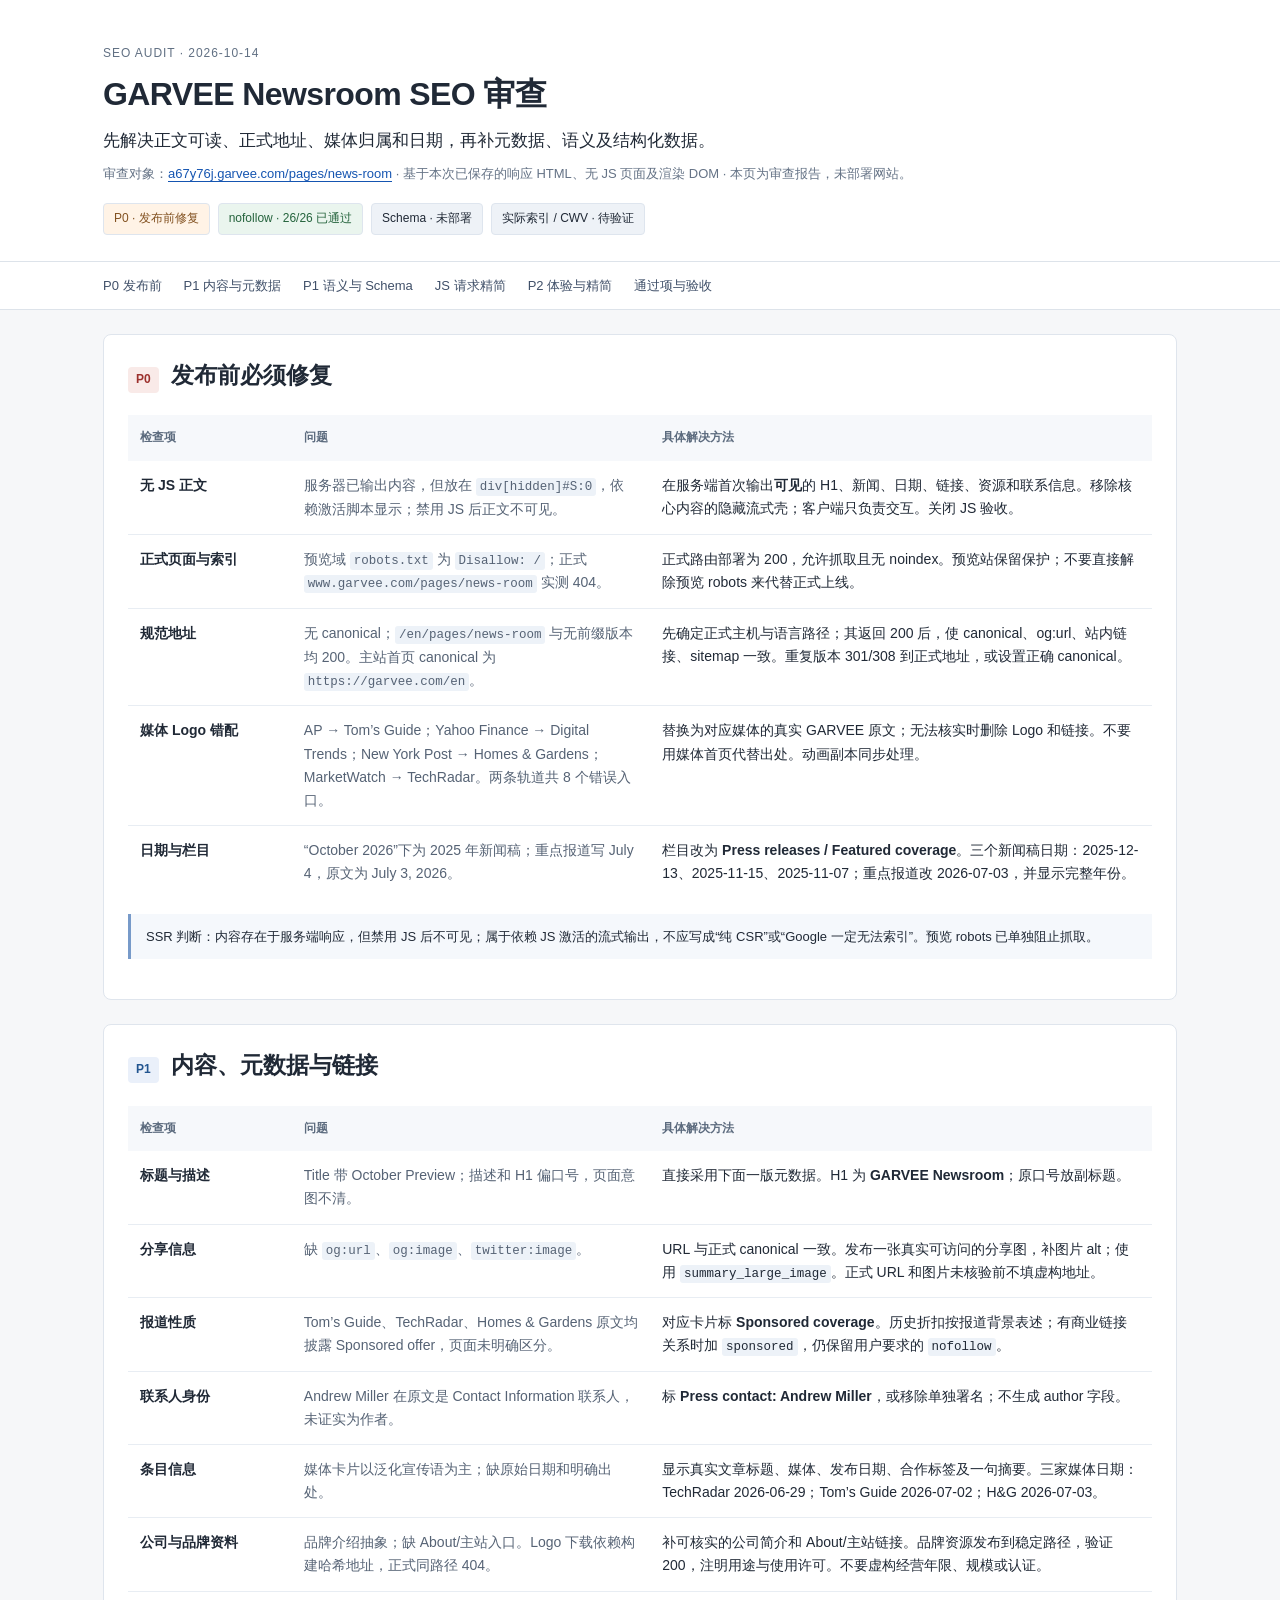
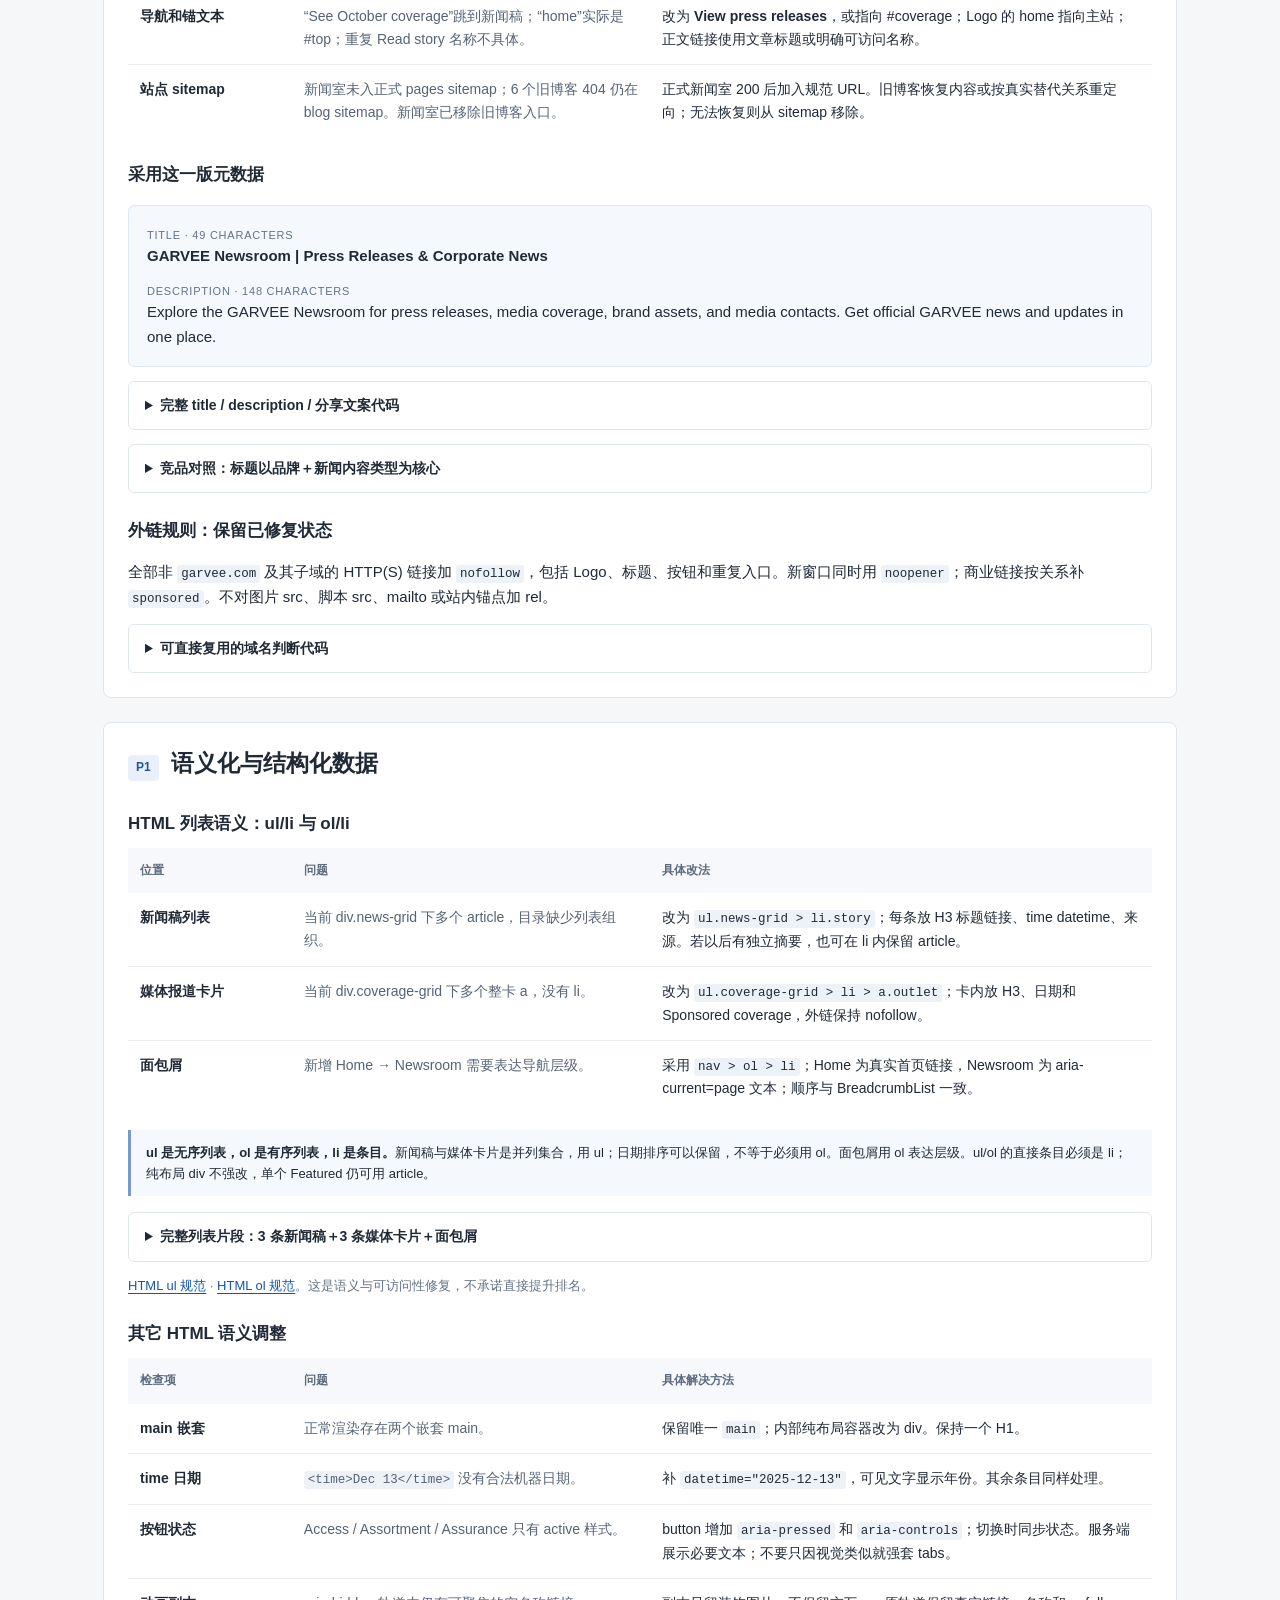
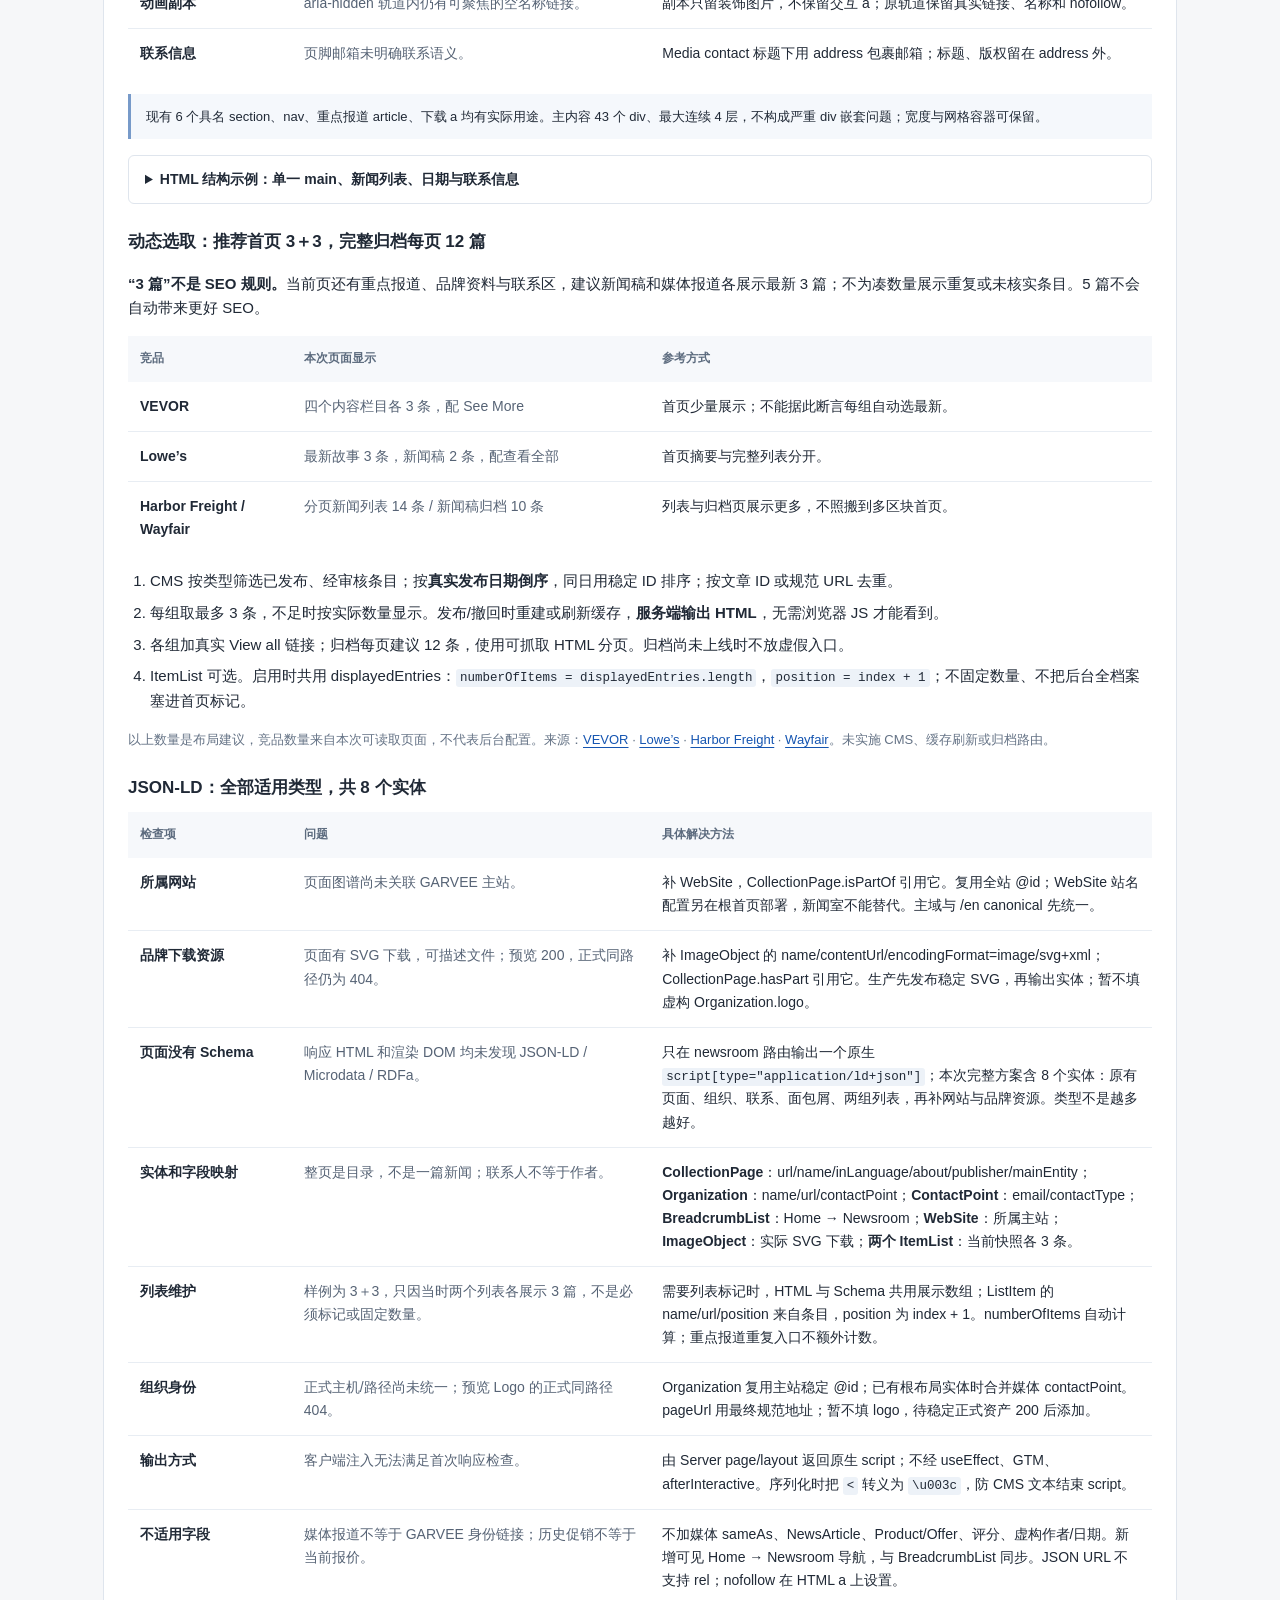
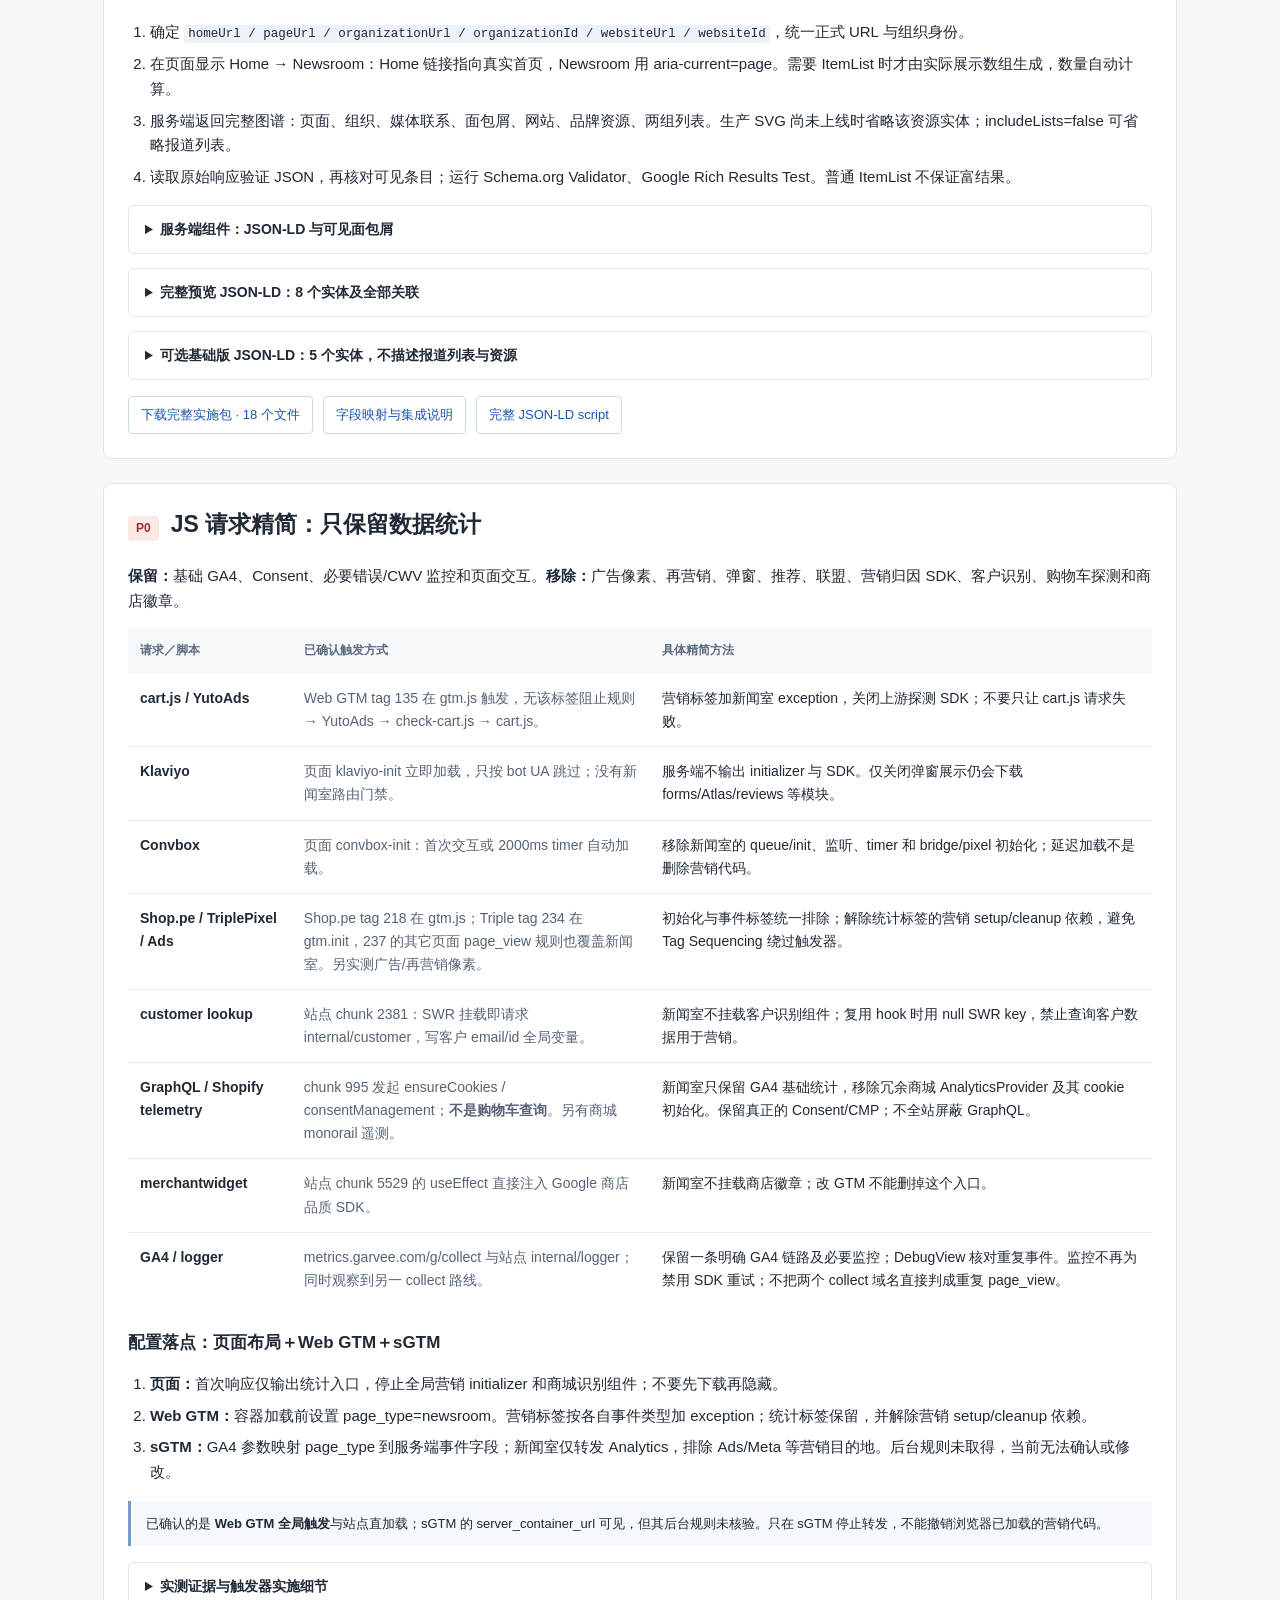
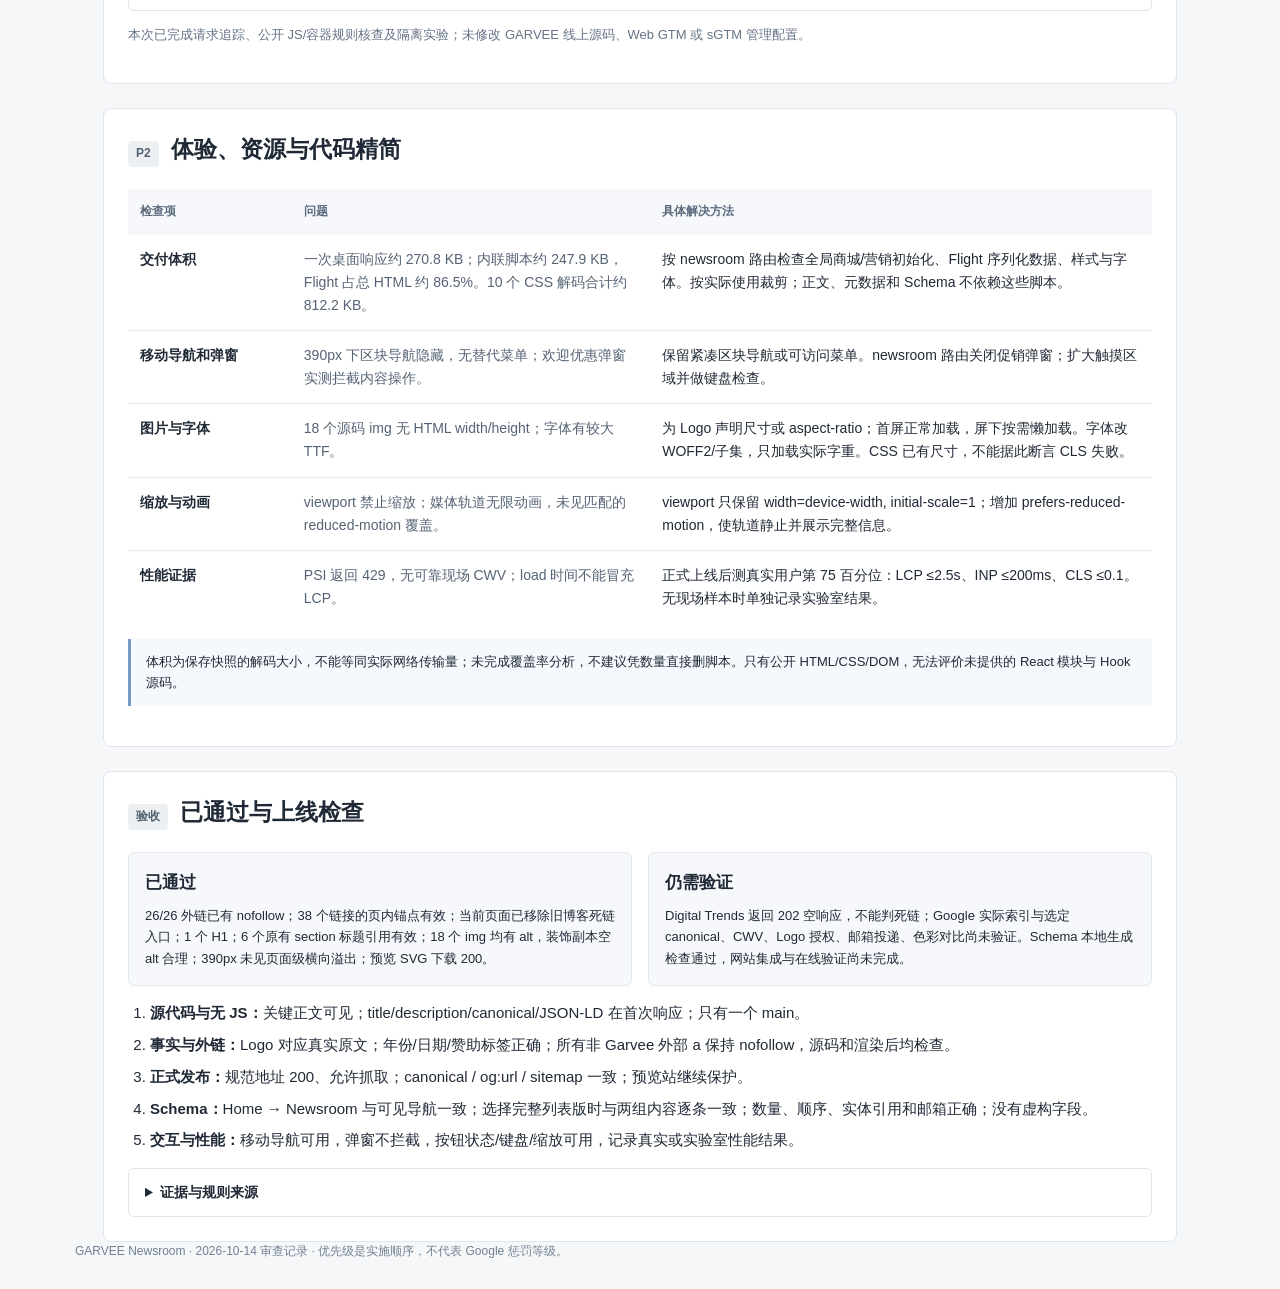
==== commit b1731f10: "Make newsroom HTML list semantics explicit with complete markup" ====
--- a/newsroom/index.html
+++ b/newsroom/index.html
@@ -42,7 +42,80 @@
 }</code></pre><p class="muted">在服务端输出 a 标签时设置 rel；不要上线后仅用 JS 批量补属性。边界测试：garvee.com / a.garvee.com 为站内；garvee.com.example.org / fakegarvee.com 为外部。</p></details>
 </section>
 <section aria-labelledby="structure-title" id="structure"><div class="section-head"><span class="level blue">P1</span><h2 id="structure-title">语义化与结构化数据</h2></div>
-<h3>HTML：按实际内容调整</h3><div class="table-wrap"><table><thead><tr><th>检查项</th><th>问题</th><th>具体解决方法</th></tr></thead><tbody><tr><th scope="row">main 嵌套</th><td>正常渲染存在两个嵌套 main。</td><td>保留唯一 <code>main</code>；内部纯布局容器改为 div。保持一个 H1。</td></tr><tr><th scope="row">目录语义</th><td>新闻稿与媒体卡片是一组链接条目，当前缺列表结构。</td><td>采用 <code>ul &gt; li</code>；每条用 H3 链接、time、来源与合作标签。重点报道摘要保留 article。</td></tr><tr><th scope="row">time 日期</th><td><code>&lt;time&gt;Dec 13&lt;/time&gt;</code> 没有合法机器日期。</td><td>补 <code>datetime="2025-12-13"</code>，可见文字显示年份。其余条目同样处理。</td></tr><tr><th scope="row">按钮状态</th><td>Access / Assortment / Assurance 只有 active 样式。</td><td>button 增加 <code>aria-pressed</code> 和 <code>aria-controls</code>；切换时同步状态。服务端展示必要文本；不要只因视觉类似就强套 tabs。</td></tr><tr><th scope="row">动画副本</th><td>aria-hidden 轨道内仍有可聚焦的空名称链接。</td><td>副本只留装饰图片，不保留交互 a；原轨道保留真实链接、名称和 nofollow。</td></tr><tr><th scope="row">联系信息</th><td>页脚邮箱未明确联系语义。</td><td>Media contact 标题下用 address 包裹邮箱；标题、版权留在 address 外。</td></tr></tbody></table></div>
+<h3 id="list-semantics">HTML 列表语义：ul/li 与 ol/li</h3>
+<div class="table-wrap"><table><thead><tr><th>位置</th><th>问题</th><th>具体改法</th></tr></thead><tbody>
+<tr><th scope="row">新闻稿列表</th><td>当前 div.news-grid 下多个 article，目录缺少列表组织。</td><td>改为 <code>ul.news-grid &gt; li.story</code>；每条放 H3 标题链接、time datetime、来源。若以后有独立摘要，也可在 li 内保留 article。</td></tr>
+<tr><th scope="row">媒体报道卡片</th><td>当前 div.coverage-grid 下多个整卡 a，没有 li。</td><td>改为 <code>ul.coverage-grid &gt; li &gt; a.outlet</code>；卡内放 H3、日期和 Sponsored coverage，外链保持 nofollow。</td></tr>
+<tr><th scope="row">面包屑</th><td>新增 Home → Newsroom 需要表达导航层级。</td><td>采用 <code>nav &gt; ol &gt; li</code>；Home 为真实首页链接，Newsroom 为 aria-current=page 文本；顺序与 BreadcrumbList 一致。</td></tr>
+</tbody></table></div>
+<p class="note"><strong>ul 是无序列表，ol 是有序列表，li 是条目。</strong>新闻稿与媒体卡片是并列集合，用 ul；日期排序可以保留，不等于必须用 ol。面包屑用 ol 表达层级。ul/ol 的直接条目必须是 li；纯布局 div 不强改，单个 Featured 仍可用 article。</p>
+<details><summary>完整列表片段：3 条新闻稿＋3 条媒体卡片＋面包屑</summary><pre><code>&lt;nav aria-label="Breadcrumb"&gt;
+  &lt;ol class="newsroom-breadcrumb"&gt;
+    &lt;li&gt;&lt;a href="https://garvee.com/en"&gt;Home&lt;/a&gt; &lt;span aria-hidden="true"&gt;→&lt;/span&gt;&lt;/li&gt;
+    &lt;li&gt;&lt;span aria-current="page"&gt;Newsroom&lt;/span&gt;&lt;/li&gt;
+  &lt;/ol&gt;
+&lt;/nav&gt;
+
+&lt;section id="news" aria-labelledby="news-title"&gt;
+  &lt;h2 id="news-title"&gt;Press releases&lt;/h2&gt;
+  &lt;ul class="news-grid" role="list"&gt;
+    &lt;li class="story"&gt;
+      &lt;h3&gt;&lt;a href="https://www.24-7pressrelease.com/press-release/529794/garveecom-shares-key-observations-on-late-season-christmas-decorating-trends-for-2025" target="_blank" rel="nofollow noopener"&gt;GARVEE.com Shares Key Observations on Late-Season Christmas Decorating Trends for 2025&lt;/a&gt;&lt;/h3&gt;
+      &lt;time datetime="2025-12-13"&gt;2025-12-13&lt;/time&gt;
+      &lt;p&gt;Company press release · 24-7PressRelease&lt;/p&gt;
+    &lt;/li&gt;
+    &lt;li class="story"&gt;
+      &lt;h3&gt;&lt;a href="https://www.24-7pressrelease.com/press-release/528803/garveecom-outlines-2025-safety-standards-for-ride-on-toys-amid-holiday-shopping-surge" target="_blank" rel="nofollow noopener"&gt;GARVEE.com Outlines 2025 Safety Standards for Ride On Toys Amid Holiday Shopping Surge&lt;/a&gt;&lt;/h3&gt;
+      &lt;time datetime="2025-11-15"&gt;2025-11-15&lt;/time&gt;
+      &lt;p&gt;Company press release · 24-7PressRelease&lt;/p&gt;
+    &lt;/li&gt;
+    &lt;li class="story"&gt;
+      &lt;h3&gt;&lt;a href="https://www.24-7pressrelease.com/press-release/528503/garveecom-expands-cordless-outdoor-snow-pusher-lineup-meeting-demand-for-targeted-winter-snow-solutions" target="_blank" rel="nofollow noopener"&gt;GARVEE.com Expands Cordless Outdoor Snow Pusher Lineup, Meeting Demand for Targeted Winter Snow Solutions&lt;/a&gt;&lt;/h3&gt;
+      &lt;time datetime="2025-11-07"&gt;2025-11-07&lt;/time&gt;
+      &lt;p&gt;Company press release · 24-7PressRelease&lt;/p&gt;
+    &lt;/li&gt;
+  &lt;/ul&gt;
+&lt;/section&gt;
+
+&lt;section id="coverage" aria-labelledby="coverage-title"&gt;
+  &lt;h2 id="coverage-title"&gt;Media coverage&lt;/h2&gt;
+  &lt;ul class="coverage-grid" role="list"&gt;
+    &lt;li&gt;
+      &lt;a class="outlet" href="https://www.techradar.com/computing/one-cool-deal-up-to-55-percent-off-air-conditioners-at-garvee" target="_blank" rel="nofollow noopener"&gt;
+        &lt;h3&gt;TechRadar — Up to 55% off Garvee air conditioners for summer cooling.&lt;/h3&gt;
+        &lt;time datetime="2026-06-29"&gt;2026-06-29&lt;/time&gt;
+        &lt;p&gt;Sponsored coverage&lt;/p&gt;
+      &lt;/a&gt;
+    &lt;/li&gt;
+    &lt;li&gt;
+      &lt;a class="outlet" href="https://www.tomsguide.com/home/stay-cool-this-summer-with-up-to-55-percent-off-air-conditioners-at-garvee" target="_blank" rel="nofollow noopener"&gt;
+        &lt;h3&gt;Tom’s Guide — Summer cooling coverage featuring Garvee air-conditioner offers.&lt;/h3&gt;
+        &lt;time datetime="2026-07-02"&gt;2026-07-02&lt;/time&gt;
+        &lt;p&gt;Sponsored coverage&lt;/p&gt;
+      &lt;/a&gt;
+    &lt;/li&gt;
+    &lt;li&gt;
+      &lt;a class="outlet" href="https://www.homesandgardens.com/household/home-tech/garvee-summer-discounts-2026" target="_blank" rel="nofollow noopener"&gt;
+        &lt;h3&gt;Homes &amp;amp; Gardens — Smart home climate-solution offers for staying cool this summer.&lt;/h3&gt;
+        &lt;time datetime="2026-07-03"&gt;2026-07-03&lt;/time&gt;
+        &lt;p&gt;Sponsored coverage&lt;/p&gt;
+      &lt;/a&gt;
+    &lt;/li&gt;
+  &lt;/ul&gt;
+&lt;/section&gt;
+
+&lt;style&gt;
+.news-grid, .coverage-grid, .newsroom-breadcrumb {
+  margin: 0;
+  padding: 0;
+  list-style: none;
+}
+.newsroom-breadcrumb { display: flex; gap: .5rem; }
+.coverage-grid &gt; li { display: flex; }
+.coverage-grid .outlet { width: 100%; }
+&lt;/style&gt;</code></pre><p class="muted">片段按审查数据生成，实际页面应共用动态展示数组；复用 grid 类并重置默认 margin/padding/list-style。隐藏项目符号的 ul 保留 role=list。先在服务端输出真实内容；不要仅由 JS 拼列表，也不要用 JSON-LD 代替 HTML 语义。</p><div class="assets"><a download="" href="implementation/newsroom-list-markup.html">下载可复制 HTML 片段</a></div></details>
+<p class="muted"><a href="https://html.spec.whatwg.org/multipage/grouping-content.html#the-ul-element" rel="nofollow noopener" target="_blank">HTML ul 规范</a> · <a href="https://html.spec.whatwg.org/multipage/grouping-content.html#the-ol-element" rel="nofollow noopener" target="_blank">HTML ol 规范</a>。这是语义与可访问性修复，不承诺直接提升排名。</p>
+<h3>其它 HTML 语义调整</h3><div class="table-wrap"><table><thead><tr><th>检查项</th><th>问题</th><th>具体解决方法</th></tr></thead><tbody><tr><th scope="row">main 嵌套</th><td>正常渲染存在两个嵌套 main。</td><td>保留唯一 <code>main</code>；内部纯布局容器改为 div。保持一个 H1。</td></tr><tr><th scope="row">time 日期</th><td><code>&lt;time&gt;Dec 13&lt;/time&gt;</code> 没有合法机器日期。</td><td>补 <code>datetime="2025-12-13"</code>，可见文字显示年份。其余条目同样处理。</td></tr><tr><th scope="row">按钮状态</th><td>Access / Assortment / Assurance 只有 active 样式。</td><td>button 增加 <code>aria-pressed</code> 和 <code>aria-controls</code>；切换时同步状态。服务端展示必要文本；不要只因视觉类似就强套 tabs。</td></tr><tr><th scope="row">动画副本</th><td>aria-hidden 轨道内仍有可聚焦的空名称链接。</td><td>副本只留装饰图片，不保留交互 a；原轨道保留真实链接、名称和 nofollow。</td></tr><tr><th scope="row">联系信息</th><td>页脚邮箱未明确联系语义。</td><td>Media contact 标题下用 address 包裹邮箱；标题、版权留在 address 外。</td></tr></tbody></table></div>
 <p class="note">现有 6 个具名 section、nav、重点报道 article、下载 a 均有实际用途。主内容 43 个 div、最大连续 4 层，不构成严重 div 嵌套问题；宽度与网格容器可保留。</p>
 <details><summary>HTML 结构示例：单一 main、新闻列表、日期与联系信息</summary><pre><code>&lt;main id="main-content"&gt;
   &lt;nav aria-label="Breadcrumb"&gt;
@@ -324,7 +397,7 @@
     }
   ]
 }</code></pre></details>
-<div class="assets"><a download="" href="GARVEE-Newsroom-Structured-Data-Implementation.zip">下载完整实施包 · 17 个文件</a><a href="implementation/README.md">字段映射与集成说明</a><a href="implementation/newsroom-schema.preview.html">完整 JSON-LD script</a></div>
+<div class="assets"><a download="" href="GARVEE-Newsroom-Structured-Data-Implementation.zip">下载完整实施包 · 18 个文件</a><a href="implementation/README.md">字段映射与集成说明</a><a href="implementation/newsroom-schema.preview.html">完整 JSON-LD script</a></div>
 </section>
 <section aria-labelledby="js-audit-title" id="js-audit"><div class="section-head"><span class="level">P0</span><h2 id="js-audit-title">JS 请求精简：只保留数据统计</h2></div>
 <p><strong>保留：</strong>基础 GA4、Consent、必要错误/CWV 监控和页面交互。<strong>移除：</strong>广告像素、再营销、弹窗、推荐、联盟、营销归因 SDK、客户识别、购物车探测和商店徽章。</p>
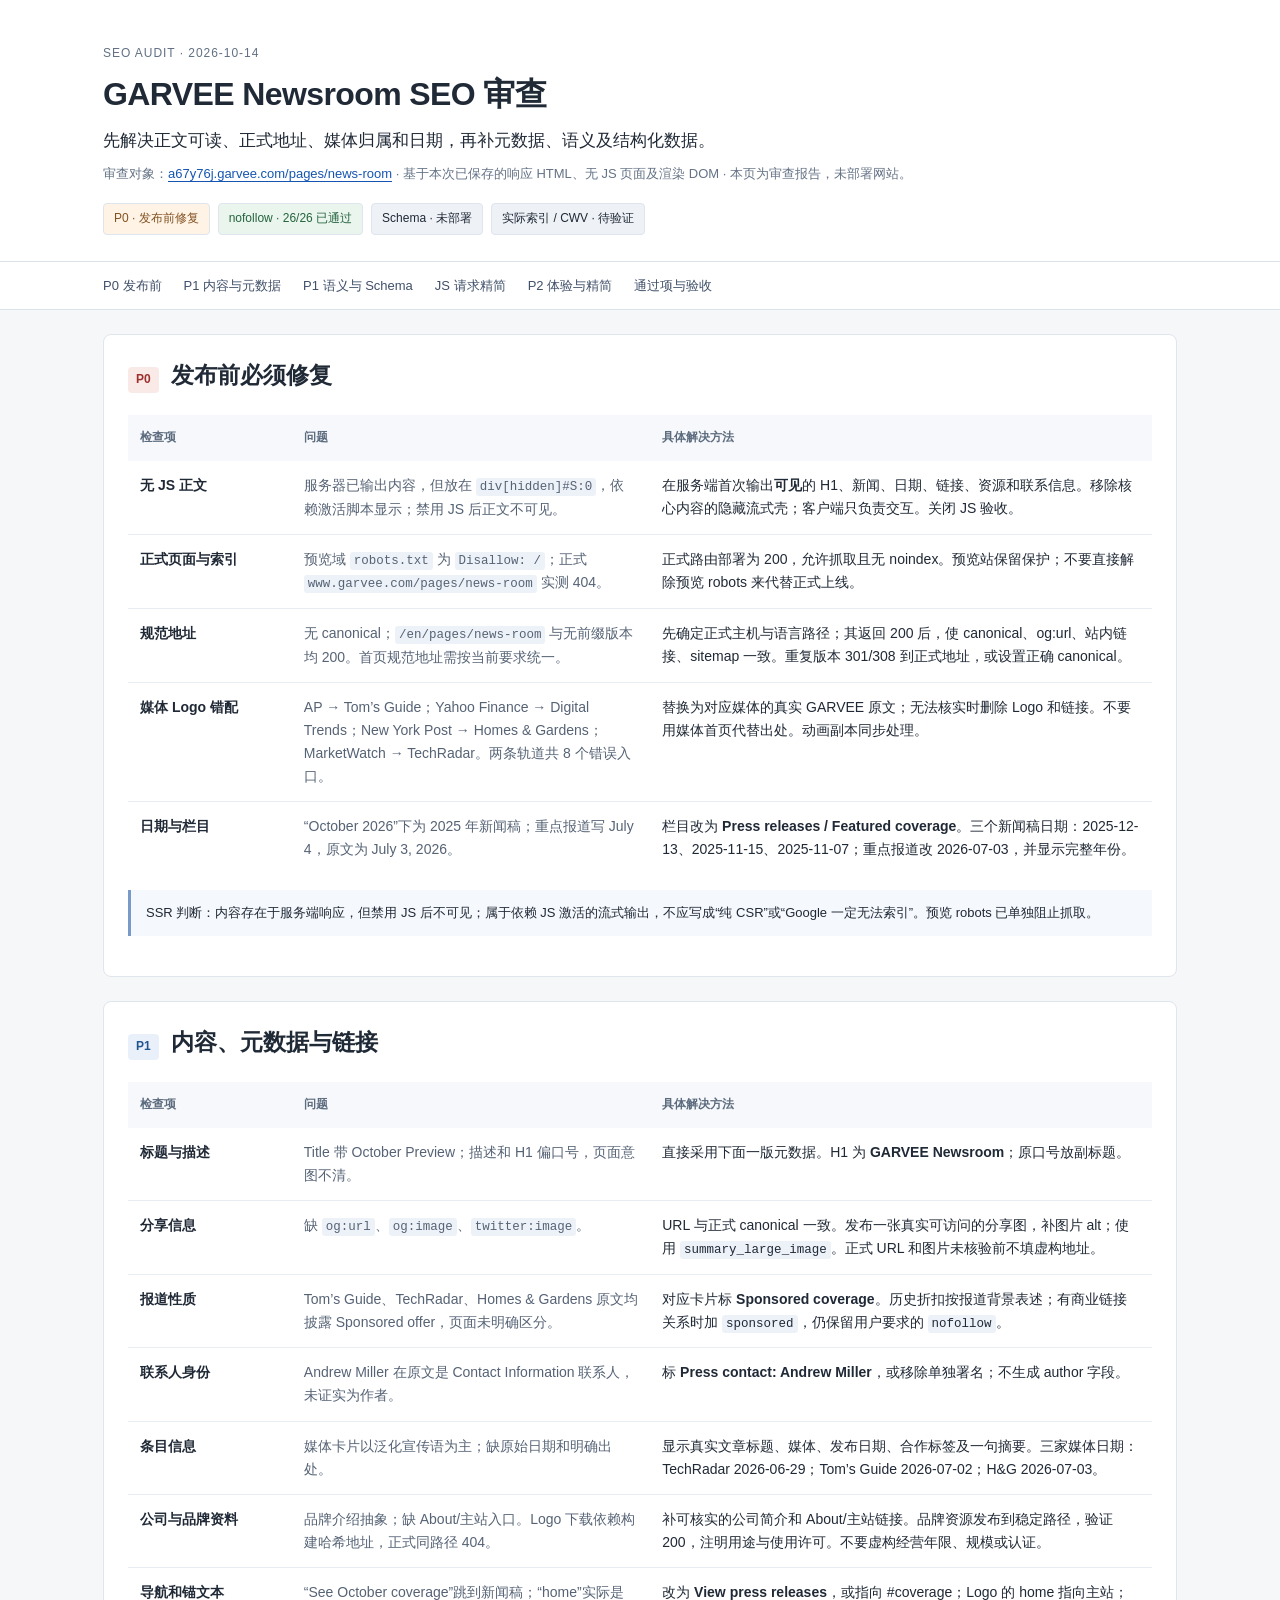
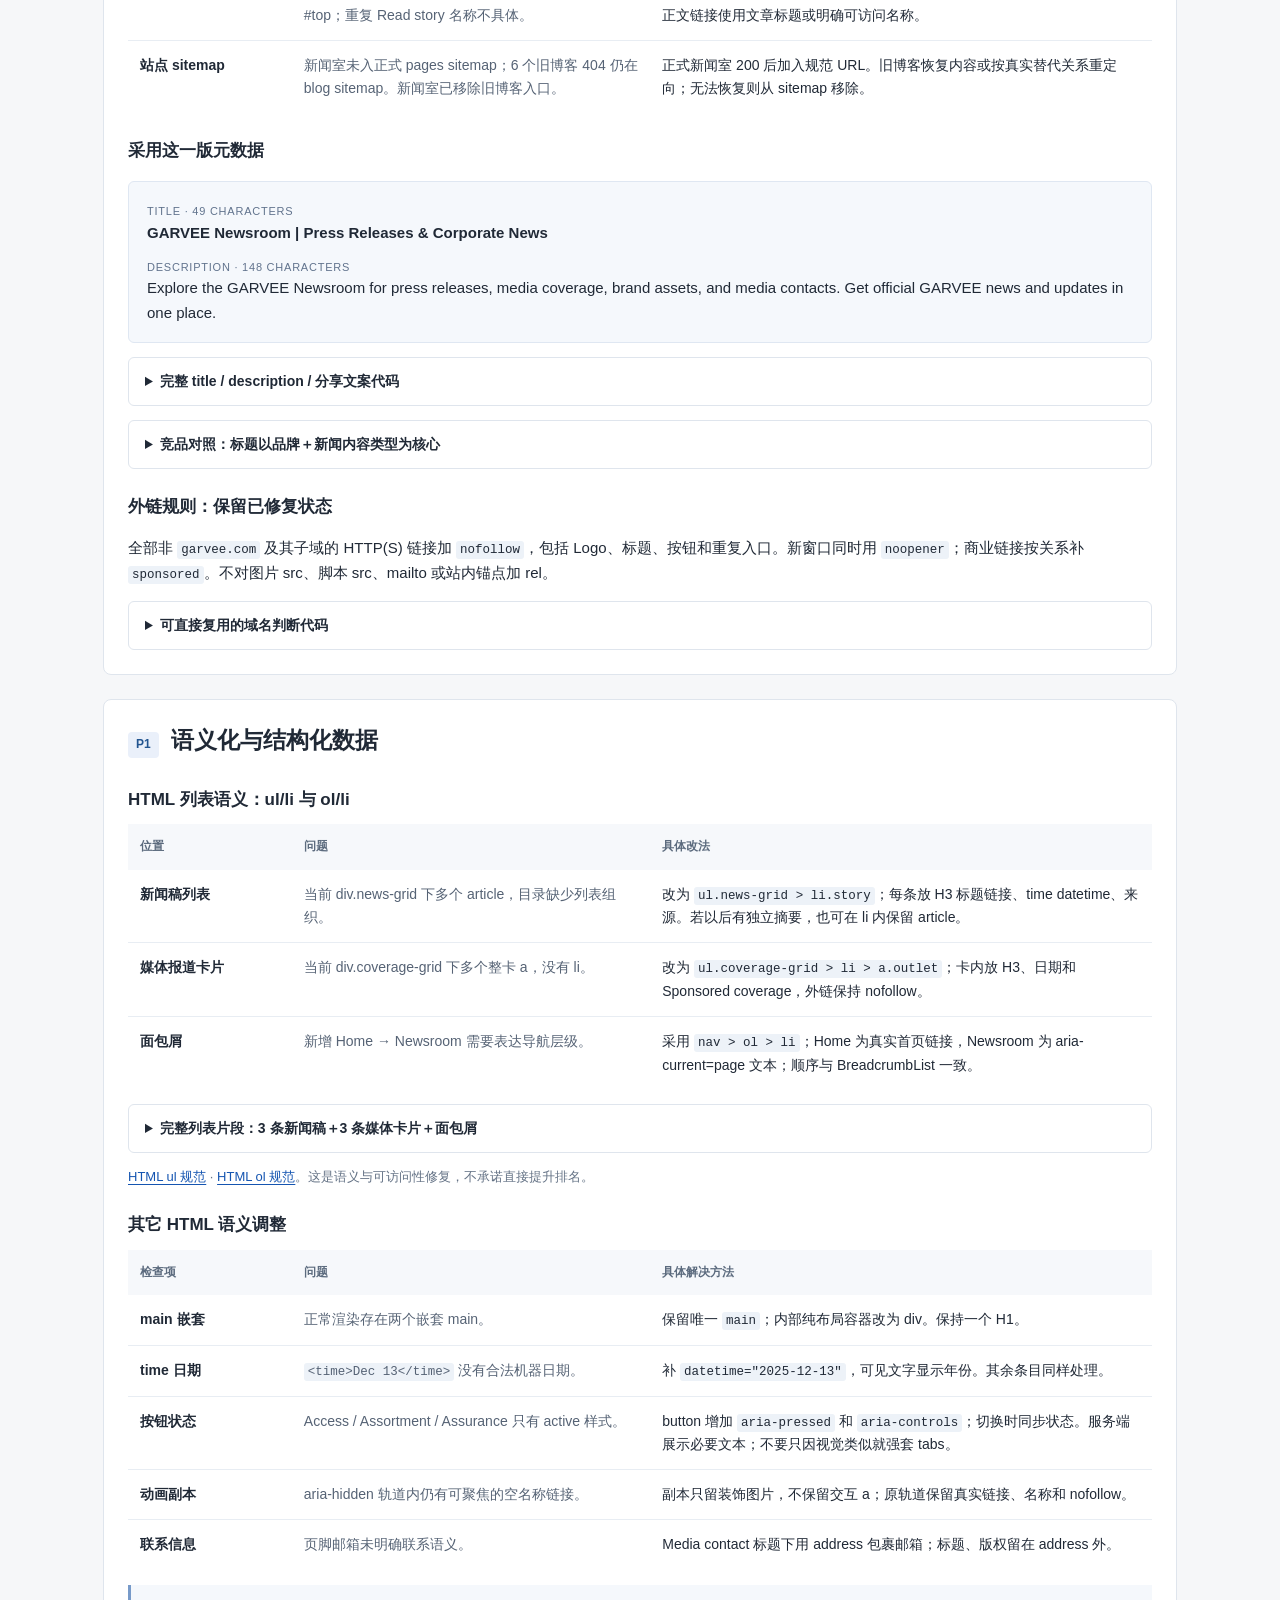
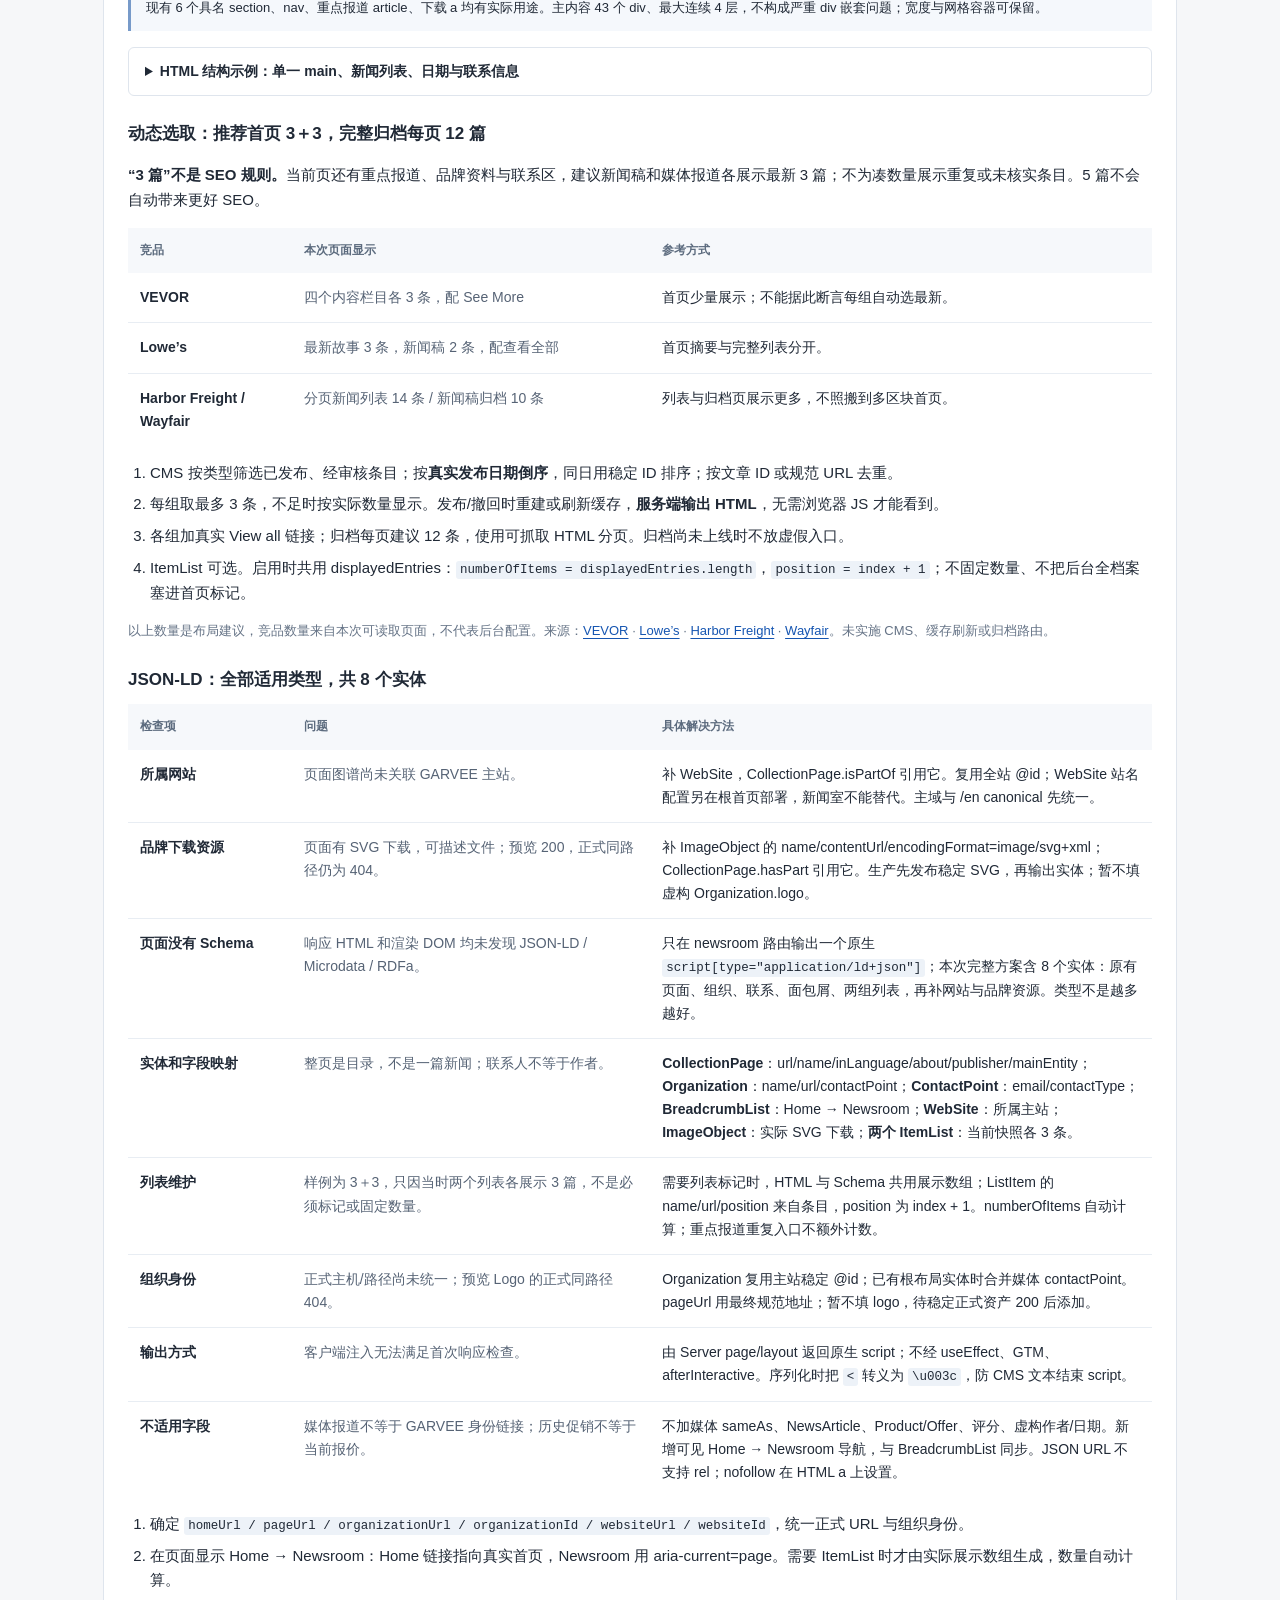
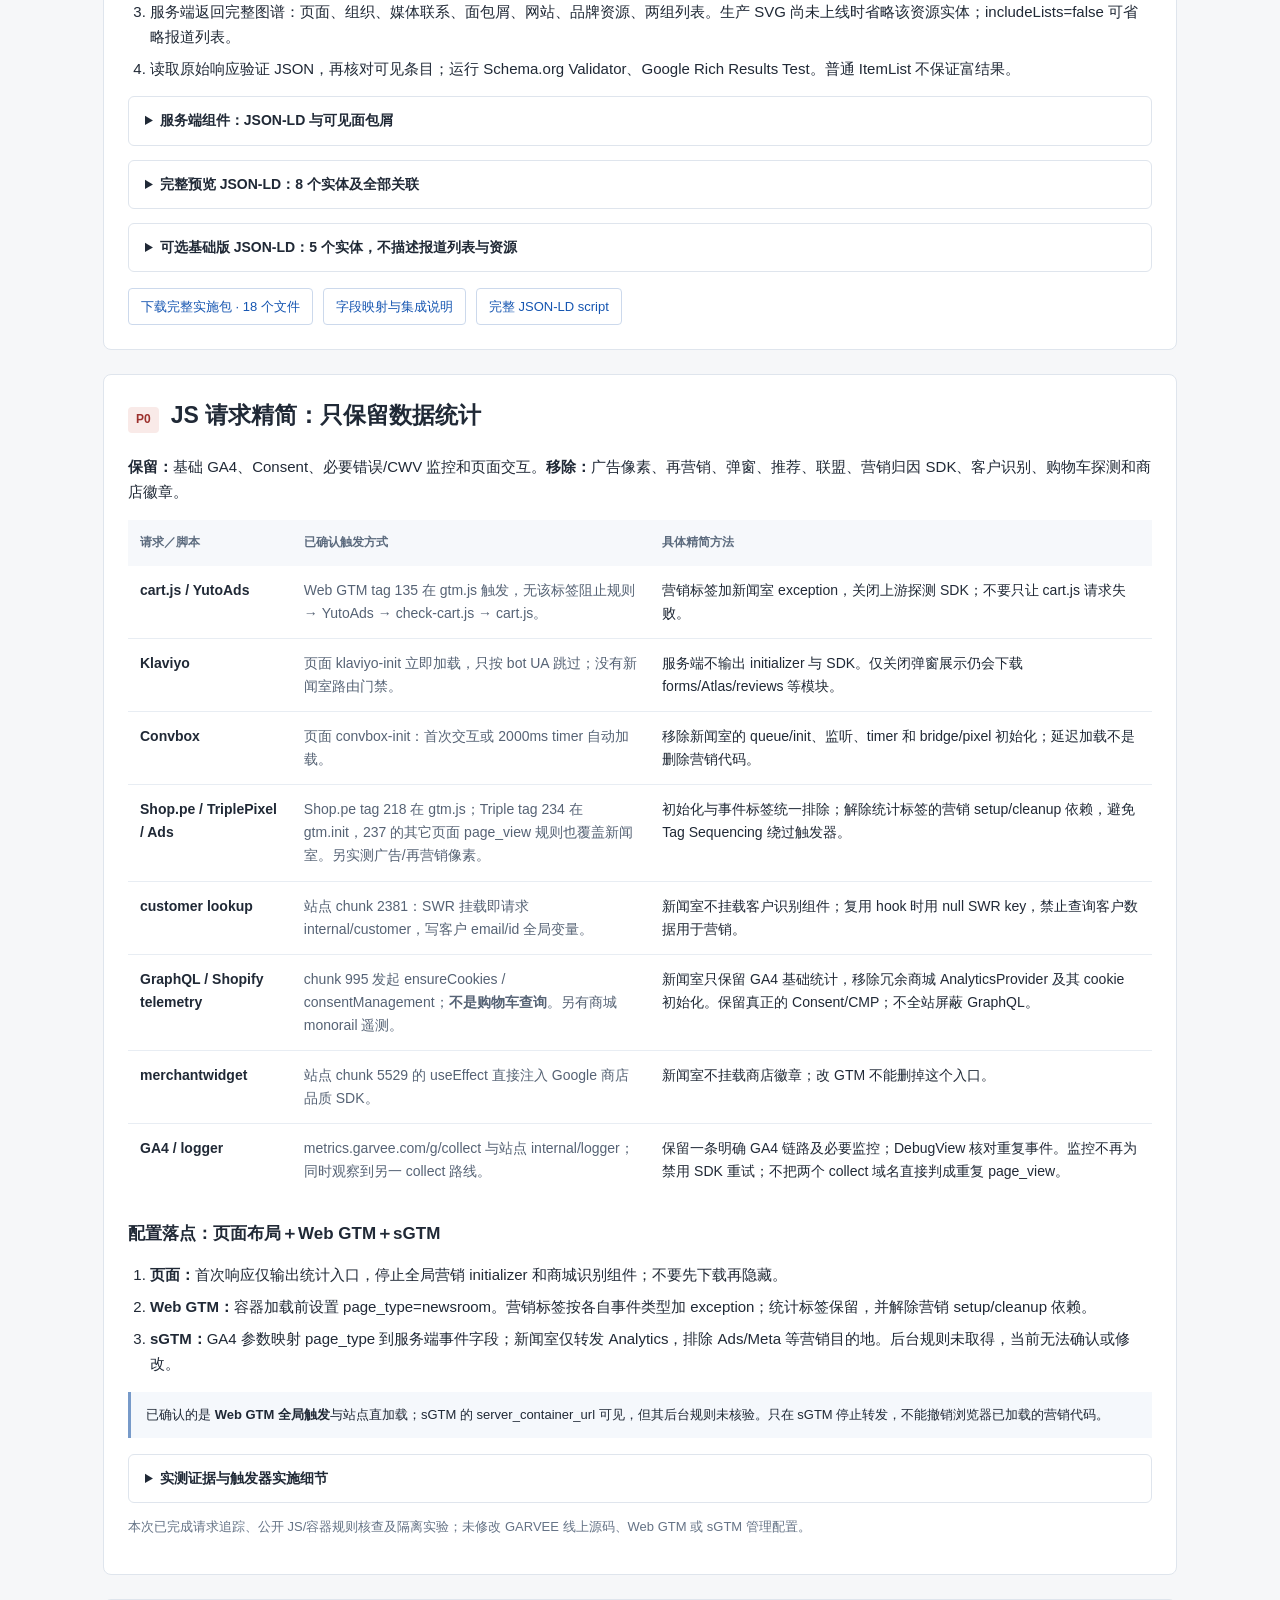
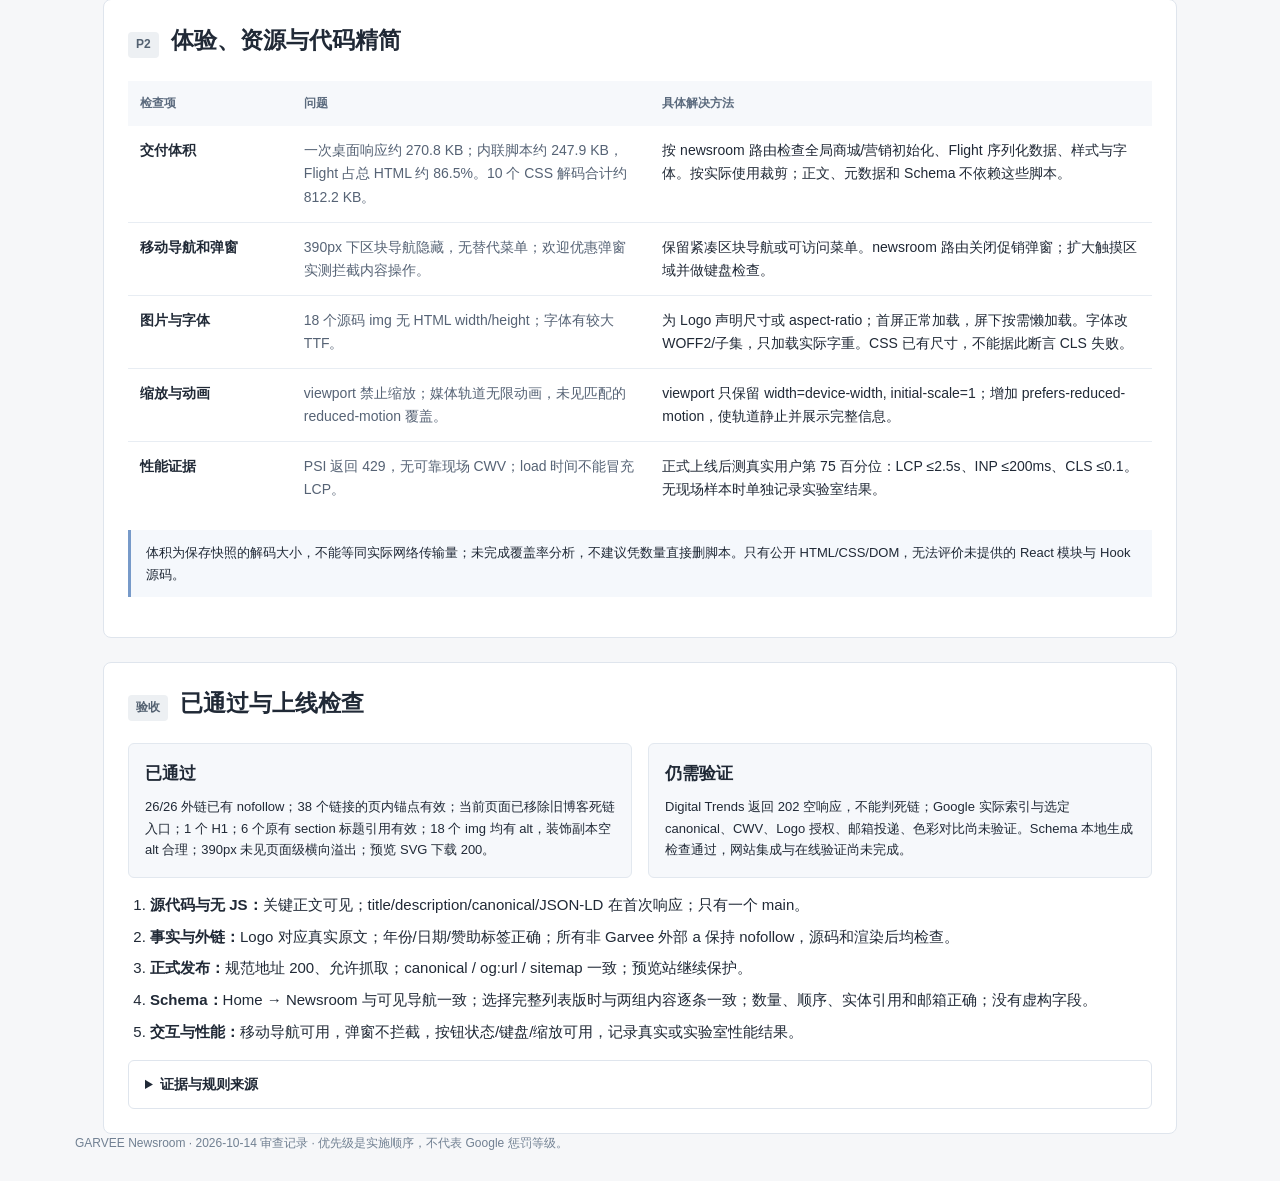
==== commit 35e03b42: "Use Garvee root homepage throughout newsroom report and examples" ====
--- a/newsroom/index.html
+++ b/newsroom/index.html
@@ -18,7 +18,7 @@
 </div></header>
 <nav aria-label="报告目录" class="topnav"><div class="wrap navlinks"><a href="#p0">P0 发布前</a><a href="#p1">P1 内容与元数据</a><a href="#structure">P1 语义与 Schema</a><a href="#js-audit">JS 请求精简</a><a href="#p2">P2 体验与精简</a><a href="#acceptance">通过项与验收</a></div></nav>
 <main class="wrap">
-<section aria-labelledby="p0-title" id="p0"><div class="section-head"><span class="level">P0</span><h2 id="p0-title">发布前必须修复</h2></div><div class="table-wrap"><table><thead><tr><th>检查项</th><th>问题</th><th>具体解决方法</th></tr></thead><tbody><tr><th scope="row">无 JS 正文</th><td>服务器已输出内容，但放在 <code>div[hidden]#S:0</code>，依赖激活脚本显示；禁用 JS 后正文不可见。</td><td>在服务端首次输出<strong>可见</strong>的 H1、新闻、日期、链接、资源和联系信息。移除核心内容的隐藏流式壳；客户端只负责交互。关闭 JS 验收。</td></tr><tr><th scope="row">正式页面与索引</th><td>预览域 <code>robots.txt</code> 为 <code>Disallow: /</code>；正式 <code>www.garvee.com/pages/news-room</code> 实测 404。</td><td>正式路由部署为 200，允许抓取且无 noindex。预览站保留保护；不要直接解除预览 robots 来代替正式上线。</td></tr><tr><th scope="row">规范地址</th><td>无 canonical；<code>/en/pages/news-room</code> 与无前缀版本均 200。主站首页 canonical 为 <code>https://garvee.com/en</code>。</td><td>先确定正式主机与语言路径；其返回 200 后，使 canonical、og:url、站内链接、sitemap 一致。重复版本 301/308 到正式地址，或设置正确 canonical。</td></tr><tr><th scope="row">媒体 Logo 错配</th><td>AP → Tom’s Guide；Yahoo Finance → Digital Trends；New York Post → Homes &amp; Gardens；MarketWatch → TechRadar。两条轨道共 8 个错误入口。</td><td>替换为对应媒体的真实 GARVEE 原文；无法核实时删除 Logo 和链接。不要用媒体首页代替出处。动画副本同步处理。</td></tr><tr><th scope="row">日期与栏目</th><td>“October 2026”下为 2025 年新闻稿；重点报道写 July 4，原文为 July 3, 2026。</td><td>栏目改为 <strong>Press releases / Featured coverage</strong>。三个新闻稿日期：2025-12-13、2025-11-15、2025-11-07；重点报道改 2026-07-03，并显示完整年份。</td></tr></tbody></table></div><p class="note">SSR 判断：内容存在于服务端响应，但禁用 JS 后不可见；属于依赖 JS 激活的流式输出，不应写成“纯 CSR”或“Google 一定无法索引”。预览 robots 已单独阻止抓取。</p></section>
+<section aria-labelledby="p0-title" id="p0"><div class="section-head"><span class="level">P0</span><h2 id="p0-title">发布前必须修复</h2></div><div class="table-wrap"><table><thead><tr><th>检查项</th><th>问题</th><th>具体解决方法</th></tr></thead><tbody><tr><th scope="row">无 JS 正文</th><td>服务器已输出内容，但放在 <code>div[hidden]#S:0</code>，依赖激活脚本显示；禁用 JS 后正文不可见。</td><td>在服务端首次输出<strong>可见</strong>的 H1、新闻、日期、链接、资源和联系信息。移除核心内容的隐藏流式壳；客户端只负责交互。关闭 JS 验收。</td></tr><tr><th scope="row">正式页面与索引</th><td>预览域 <code>robots.txt</code> 为 <code>Disallow: /</code>；正式 <code>www.garvee.com/pages/news-room</code> 实测 404。</td><td>正式路由部署为 200，允许抓取且无 noindex。预览站保留保护；不要直接解除预览 robots 来代替正式上线。</td></tr><tr><th scope="row">规范地址</th><td>无 canonical；<code>/en/pages/news-room</code> 与无前缀版本均 200。首页规范地址需按当前要求统一。</td><td>先确定正式主机与语言路径；其返回 200 后，使 canonical、og:url、站内链接、sitemap 一致。重复版本 301/308 到正式地址，或设置正确 canonical。</td></tr><tr><th scope="row">媒体 Logo 错配</th><td>AP → Tom’s Guide；Yahoo Finance → Digital Trends；New York Post → Homes &amp; Gardens；MarketWatch → TechRadar。两条轨道共 8 个错误入口。</td><td>替换为对应媒体的真实 GARVEE 原文；无法核实时删除 Logo 和链接。不要用媒体首页代替出处。动画副本同步处理。</td></tr><tr><th scope="row">日期与栏目</th><td>“October 2026”下为 2025 年新闻稿；重点报道写 July 4，原文为 July 3, 2026。</td><td>栏目改为 <strong>Press releases / Featured coverage</strong>。三个新闻稿日期：2025-12-13、2025-11-15、2025-11-07；重点报道改 2026-07-03，并显示完整年份。</td></tr></tbody></table></div><p class="note">SSR 判断：内容存在于服务端响应，但禁用 JS 后不可见；属于依赖 JS 激活的流式输出，不应写成“纯 CSR”或“Google 一定无法索引”。预览 robots 已单独阻止抓取。</p></section>
 <section aria-labelledby="p1-title" id="p1"><div class="section-head"><span class="level blue">P1</span><h2 id="p1-title">内容、元数据与链接</h2></div><div class="table-wrap"><table><thead><tr><th>检查项</th><th>问题</th><th>具体解决方法</th></tr></thead><tbody><tr><th scope="row">标题与描述</th><td>Title 带 October Preview；描述和 H1 偏口号，页面意图不清。</td><td>直接采用下面一版元数据。H1 为 <strong>GARVEE Newsroom</strong>；原口号放副标题。</td></tr><tr><th scope="row">分享信息</th><td>缺 <code>og:url</code>、<code>og:image</code>、<code>twitter:image</code>。</td><td>URL 与正式 canonical 一致。发布一张真实可访问的分享图，补图片 alt；使用 <code>summary_large_image</code>。正式 URL 和图片未核验前不填虚构地址。</td></tr><tr><th scope="row">报道性质</th><td>Tom’s Guide、TechRadar、Homes &amp; Gardens 原文均披露 Sponsored offer，页面未明确区分。</td><td>对应卡片标 <strong>Sponsored coverage</strong>。历史折扣按报道背景表述；有商业链接关系时加 <code>sponsored</code>，仍保留用户要求的 <code>nofollow</code>。</td></tr><tr><th scope="row">联系人身份</th><td>Andrew Miller 在原文是 Contact Information 联系人，未证实为作者。</td><td>标 <strong>Press contact: Andrew Miller</strong>，或移除单独署名；不生成 author 字段。</td></tr><tr><th scope="row">条目信息</th><td>媒体卡片以泛化宣传语为主；缺原始日期和明确出处。</td><td>显示真实文章标题、媒体、发布日期、合作标签及一句摘要。三家媒体日期：TechRadar 2026-06-29；Tom’s Guide 2026-07-02；H&amp;G 2026-07-03。</td></tr><tr><th scope="row">公司与品牌资料</th><td>品牌介绍抽象；缺 About/主站入口。Logo 下载依赖构建哈希地址，正式同路径 404。</td><td>补可核实的公司简介和 About/主站链接。品牌资源发布到稳定路径，验证 200，注明用途与使用许可。不要虚构经营年限、规模或认证。</td></tr><tr><th scope="row">导航和锚文本</th><td>“See October coverage”跳到新闻稿；“home”实际是 #top；重复 Read story 名称不具体。</td><td>改为 <strong>View press releases</strong>，或指向 #coverage；Logo 的 home 指向主站；正文链接使用文章标题或明确可访问名称。</td></tr><tr><th scope="row">站点 sitemap</th><td>新闻室未入正式 pages sitemap；6 个旧博客 404 仍在 blog sitemap。新闻室已移除旧博客入口。</td><td>正式新闻室 200 后加入规范 URL。旧博客恢复内容或按真实替代关系重定向；无法恢复则从 sitemap 移除。</td></tr></tbody></table></div>
 <h3>采用这一版元数据</h3>
 <div class="metadata"><p><span class="label">Title · 49 characters</span><strong>GARVEE Newsroom | Press Releases &amp; Corporate News</strong></p><p><span class="label">Description · 148 characters</span>Explore the GARVEE Newsroom for press releases, media coverage, brand assets, and media contacts. Get official GARVEE news and updates in one place.</p></div>
@@ -48,10 +48,9 @@
 <tr><th scope="row">媒体报道卡片</th><td>当前 div.coverage-grid 下多个整卡 a，没有 li。</td><td>改为 <code>ul.coverage-grid &gt; li &gt; a.outlet</code>；卡内放 H3、日期和 Sponsored coverage，外链保持 nofollow。</td></tr>
 <tr><th scope="row">面包屑</th><td>新增 Home → Newsroom 需要表达导航层级。</td><td>采用 <code>nav &gt; ol &gt; li</code>；Home 为真实首页链接，Newsroom 为 aria-current=page 文本；顺序与 BreadcrumbList 一致。</td></tr>
 </tbody></table></div>
-<p class="note"><strong>ul 是无序列表，ol 是有序列表，li 是条目。</strong>新闻稿与媒体卡片是并列集合，用 ul；日期排序可以保留，不等于必须用 ol。面包屑用 ol 表达层级。ul/ol 的直接条目必须是 li；纯布局 div 不强改，单个 Featured 仍可用 article。</p>
 <details><summary>完整列表片段：3 条新闻稿＋3 条媒体卡片＋面包屑</summary><pre><code>&lt;nav aria-label="Breadcrumb"&gt;
   &lt;ol class="newsroom-breadcrumb"&gt;
-    &lt;li&gt;&lt;a href="https://garvee.com/en"&gt;Home&lt;/a&gt; &lt;span aria-hidden="true"&gt;→&lt;/span&gt;&lt;/li&gt;
+    &lt;li&gt;&lt;a href="https://garvee.com/"&gt;Home&lt;/a&gt; &lt;span aria-hidden="true"&gt;→&lt;/span&gt;&lt;/li&gt;
     &lt;li&gt;&lt;span aria-current="page"&gt;Newsroom&lt;/span&gt;&lt;/li&gt;
   &lt;/ol&gt;
 &lt;/nav&gt;
@@ -120,7 +119,7 @@
 <details><summary>HTML 结构示例：单一 main、新闻列表、日期与联系信息</summary><pre><code>&lt;main id="main-content"&gt;
   &lt;nav aria-label="Breadcrumb"&gt;
     &lt;ol&gt;
-      &lt;li&gt;&lt;a href="https://garvee.com/en"&gt;Home&lt;/a&gt;&lt;/li&gt;
+      &lt;li&gt;&lt;a href="https://garvee.com/"&gt;Home&lt;/a&gt;&lt;/li&gt;
       &lt;li&gt;&lt;span aria-current="page"&gt;Newsroom&lt;/span&gt;&lt;/li&gt;
     &lt;/ol&gt;
   &lt;/nav&gt;
@@ -191,7 +190,7 @@
       &lt;/ol&gt;
     &lt;/nav&gt;
   );
-}</code></pre><p class="muted">同一组 homeUrl/pageUrl 传入两个组件；完整方案传 includeLists=true、websiteUrl、websiteId 及经验证的 brandAsset；基础方案传 includeLists=false 且省略 brandAsset。Home 使用确认的首页规范地址，当前样例为 https://garvee.com/en。</p></details>
+}</code></pre><p class="muted">同一组 homeUrl/pageUrl 传入两个组件；完整方案传 includeLists=true、websiteUrl、websiteId 及经验证的 brandAsset；基础方案传 includeLists=false 且省略 brandAsset。Home 统一使用指定首页地址 https://garvee.com/。</p></details>
 <details><summary>完整预览 JSON-LD：8 个实体及全部关联</summary><p class="muted">Organization 的 www @id 为建议示例，不是已发现的线上实体；集成时优先复用主站 @id。正式上线替换页面 URL；不把本报告当新闻室部署。</p><pre><code>{
   "@context": "https://schema.org",
   "@graph": [
@@ -257,7 +256,7 @@
           "@type": "ListItem",
           "position": 1,
           "name": "Home",
-          "item": "https://garvee.com/en"
+          "item": "https://garvee.com/"
         },
         {
           "@type": "ListItem",
@@ -385,7 +384,7 @@
           "@type": "ListItem",
           "position": 1,
           "name": "Home",
-          "item": "https://garvee.com/en"
+          "item": "https://garvee.com/"
         },
         {
           "@type": "ListItem",
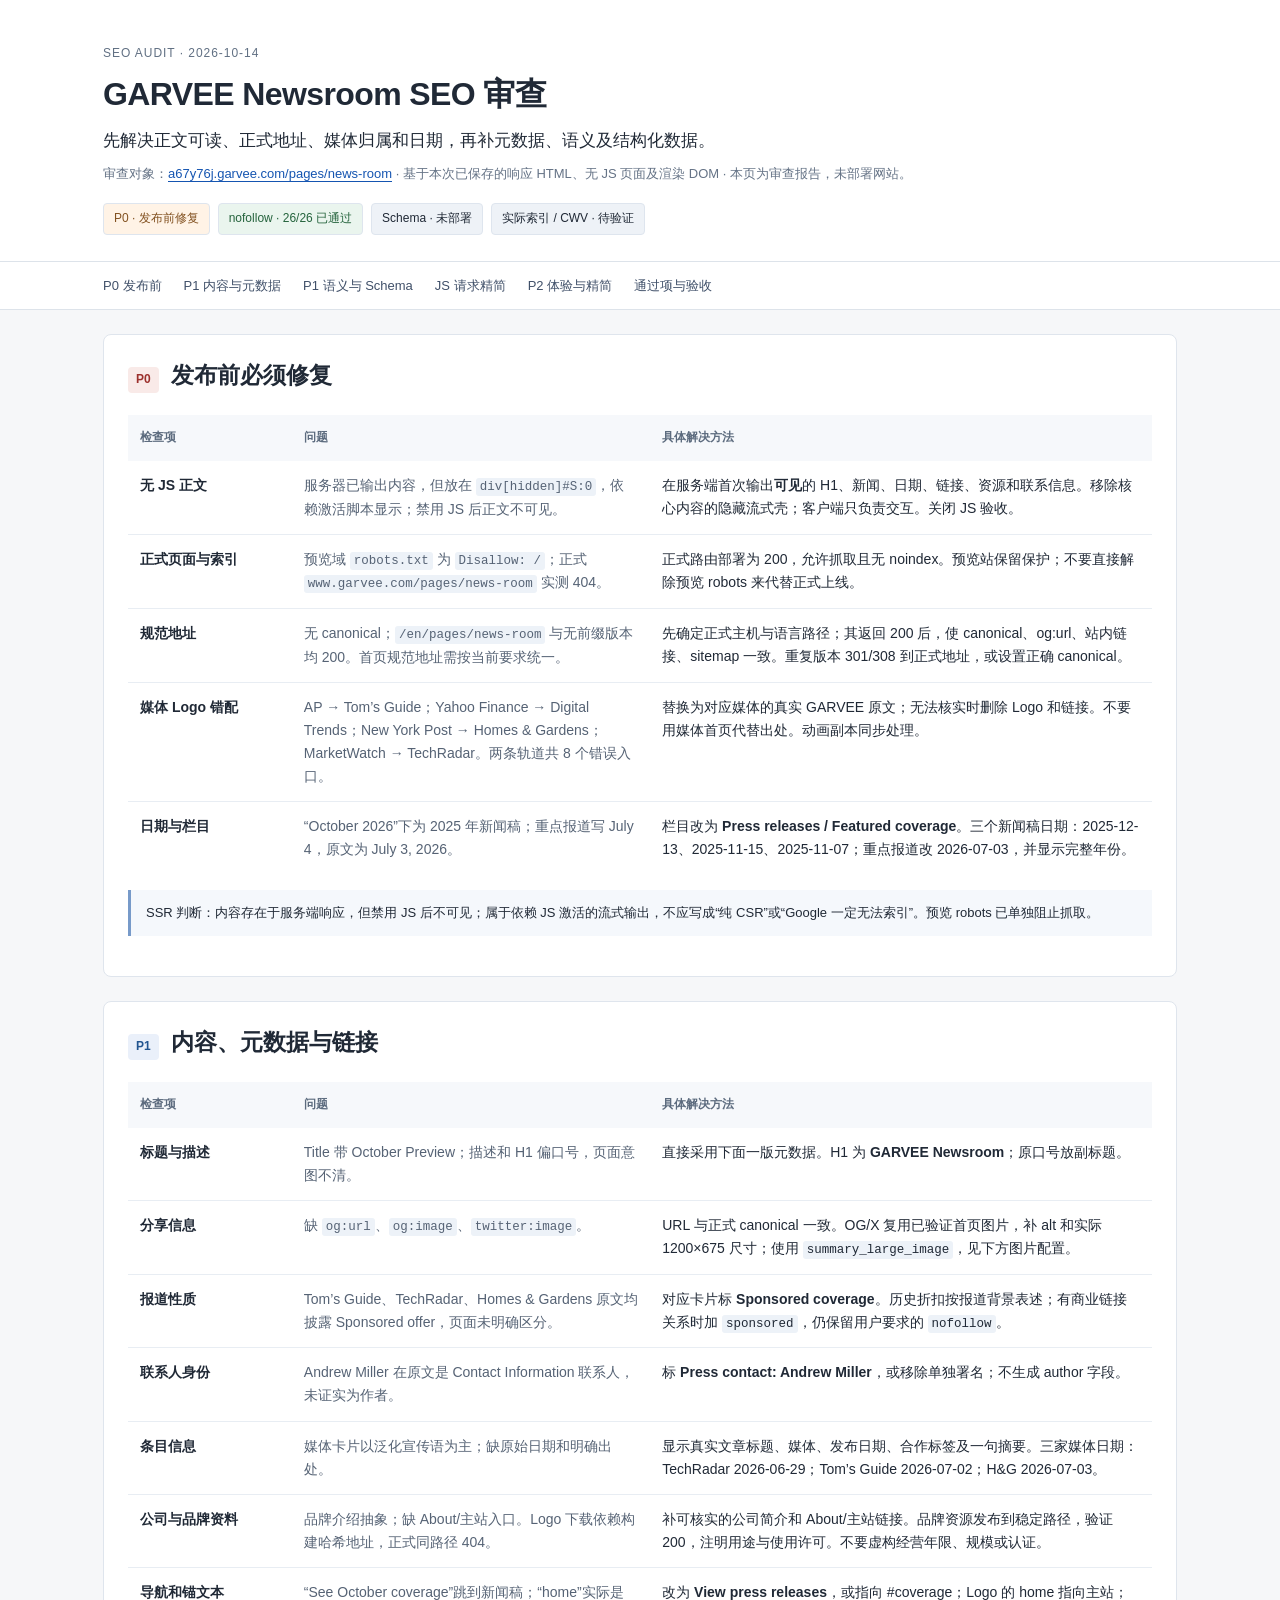
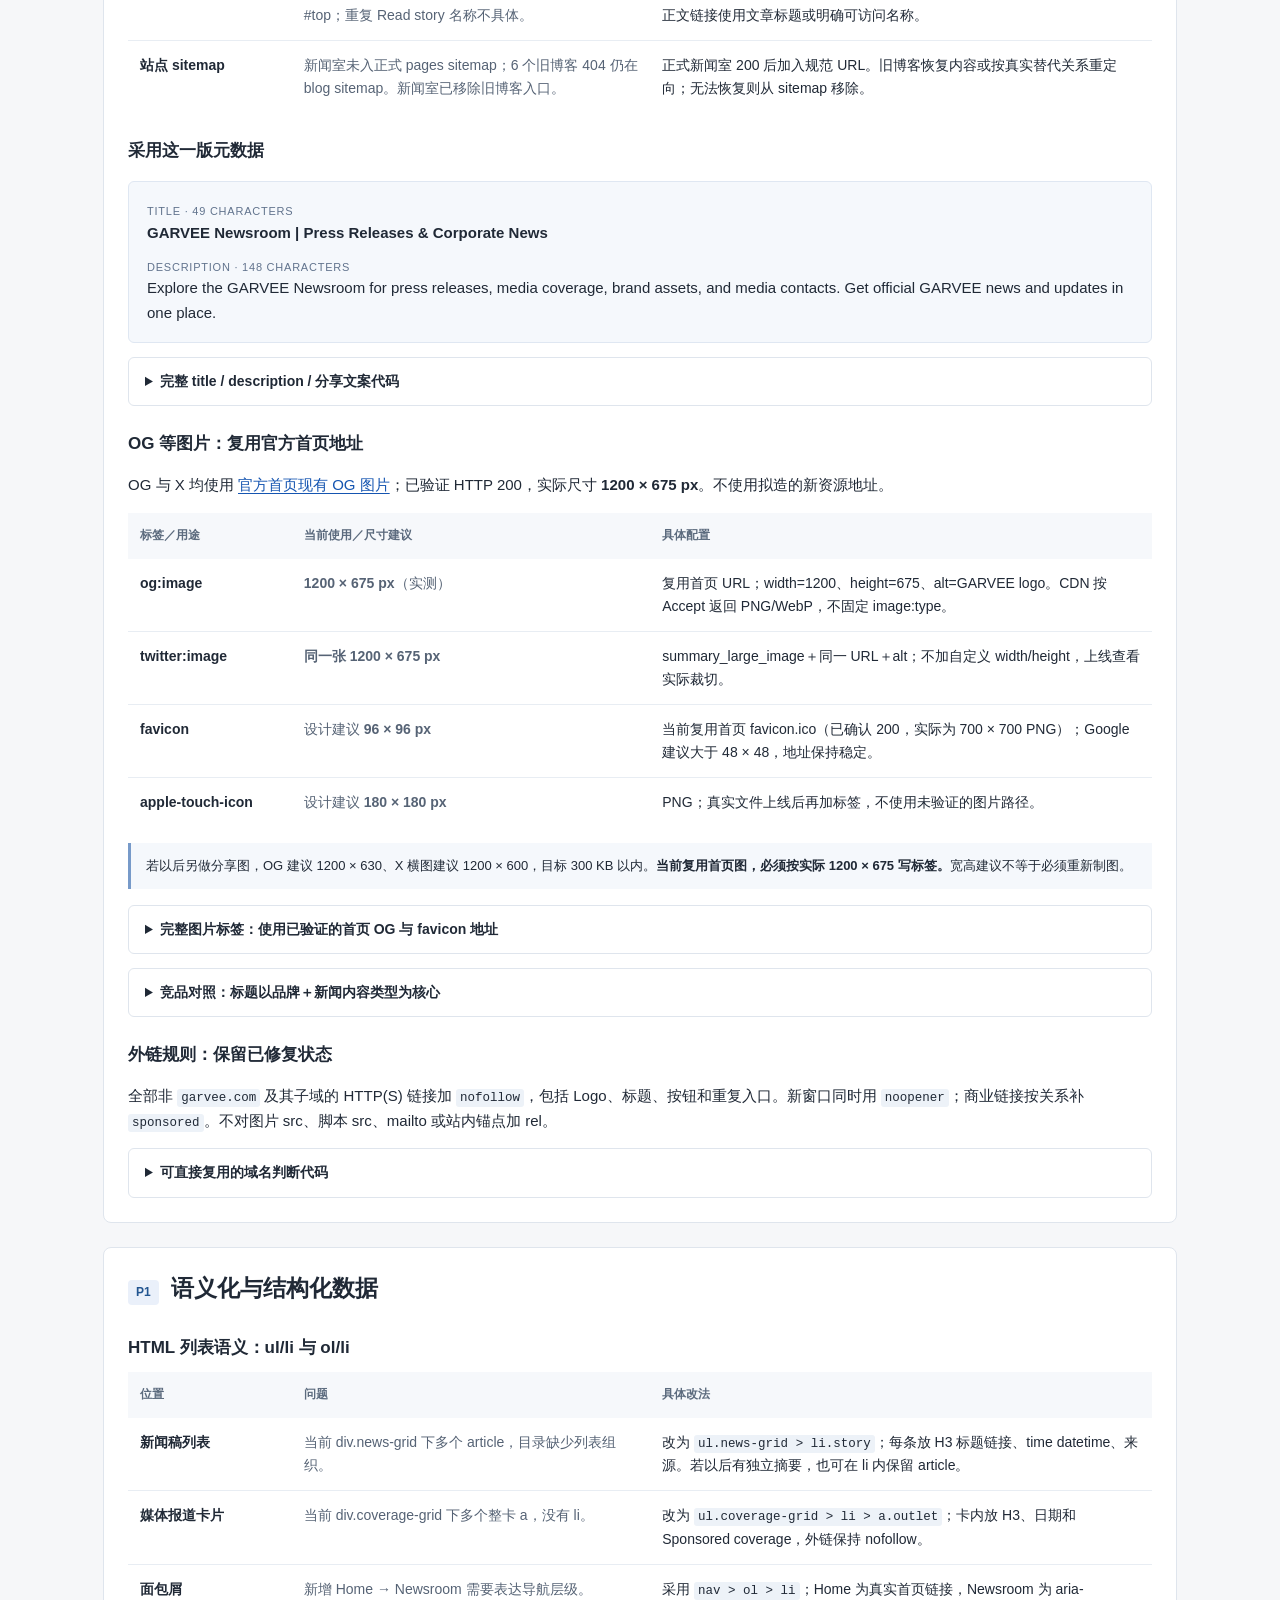
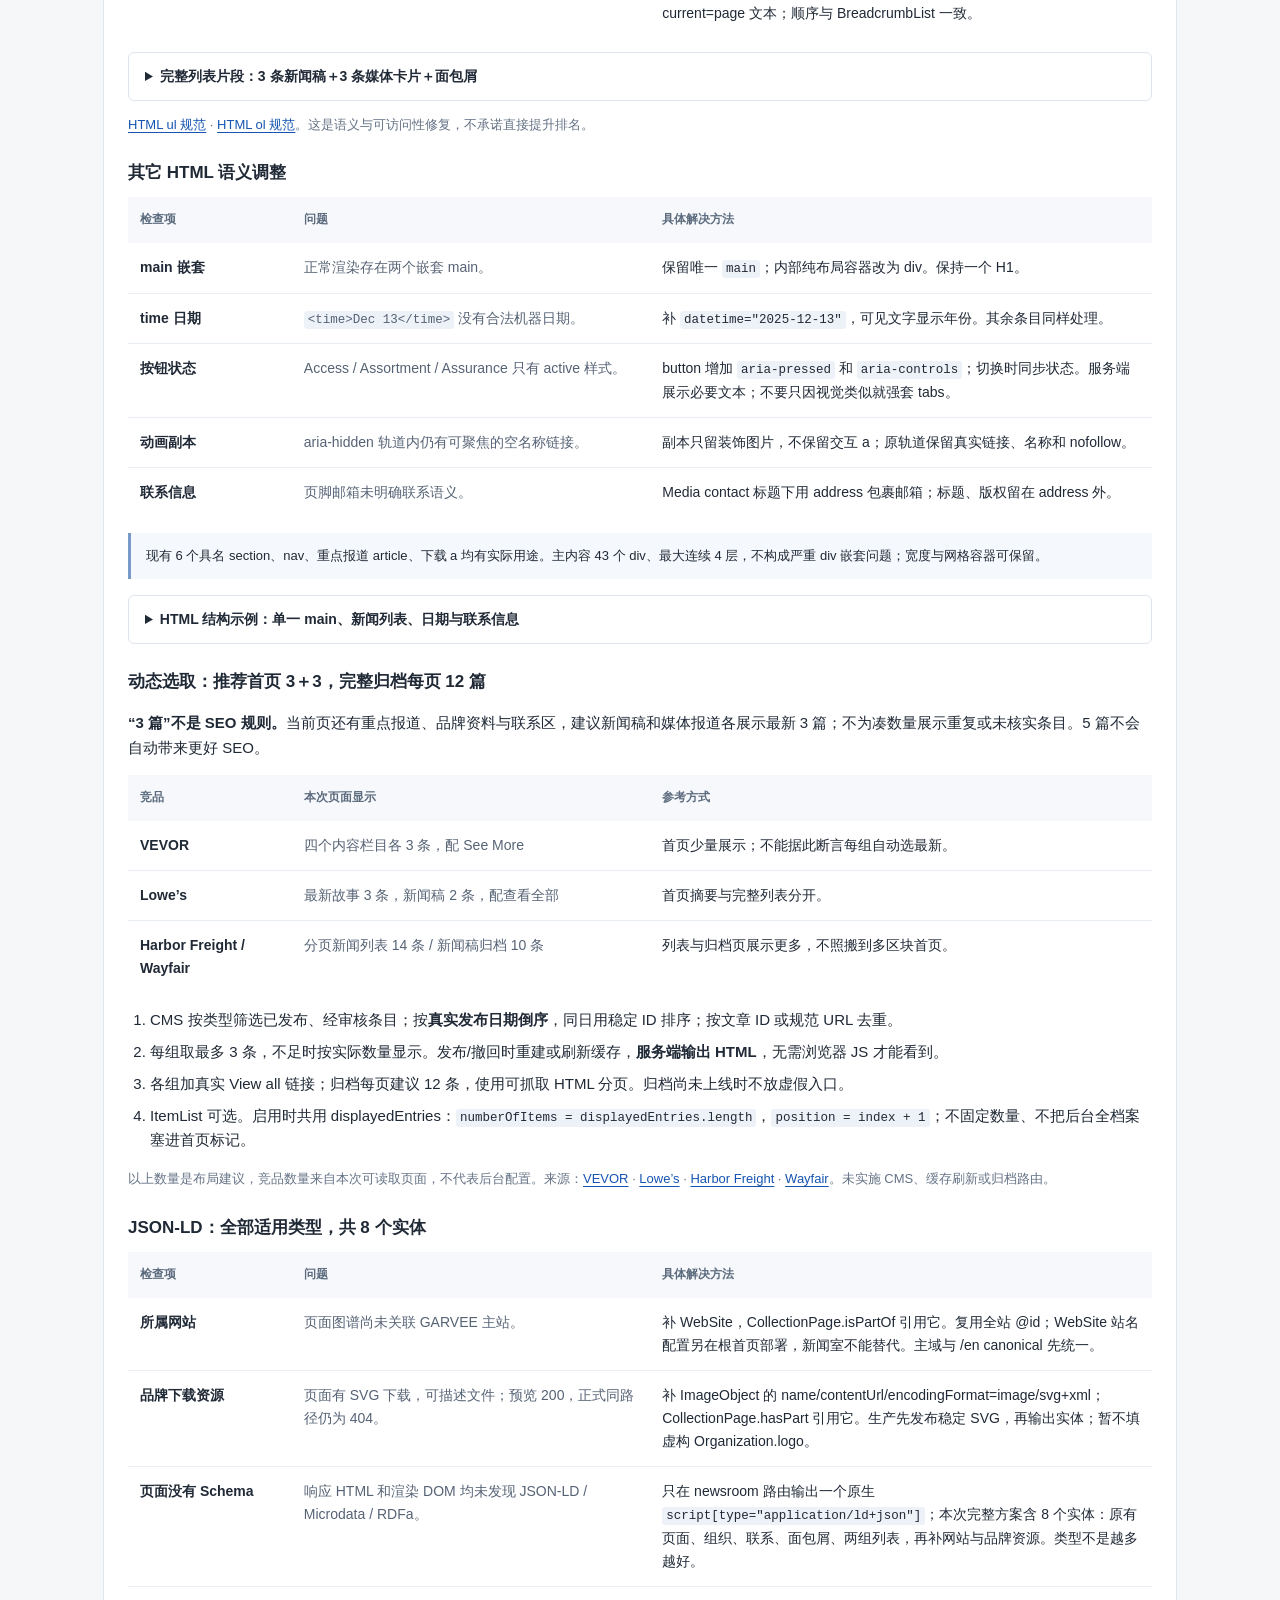
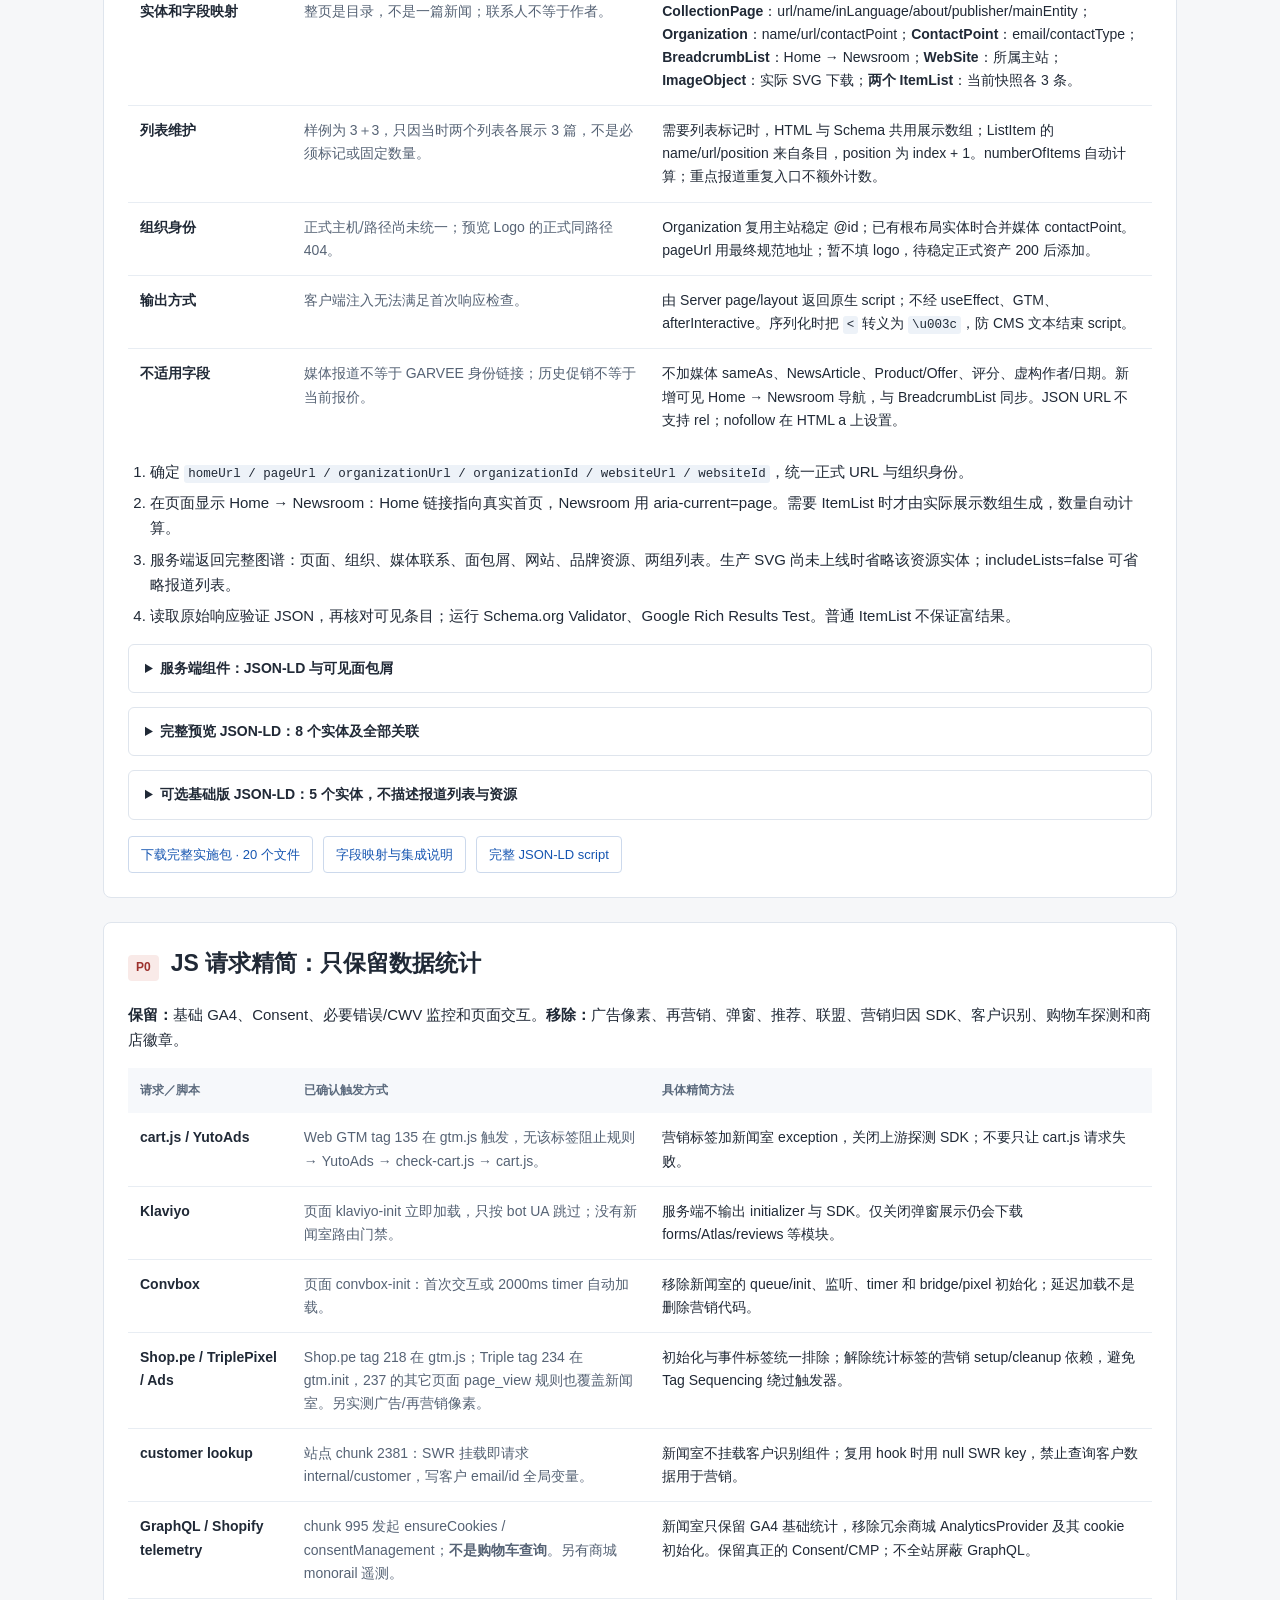
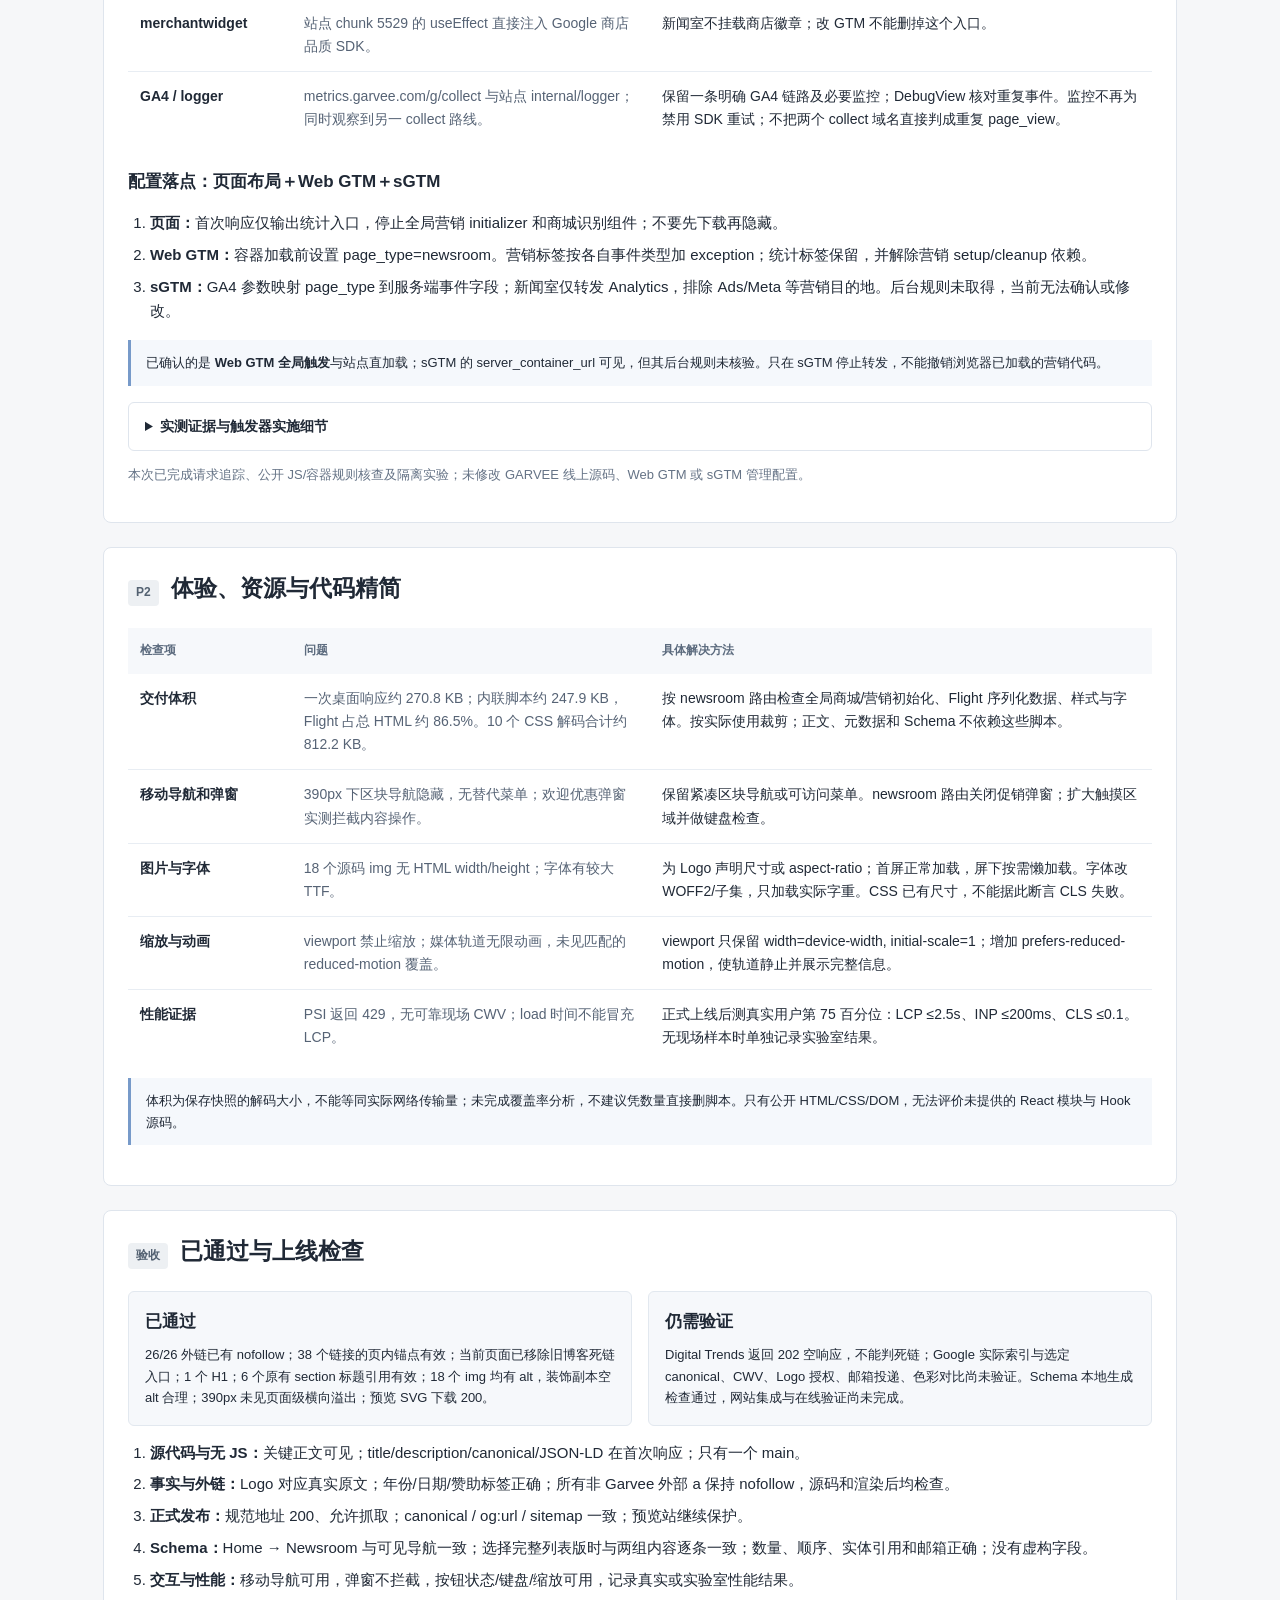
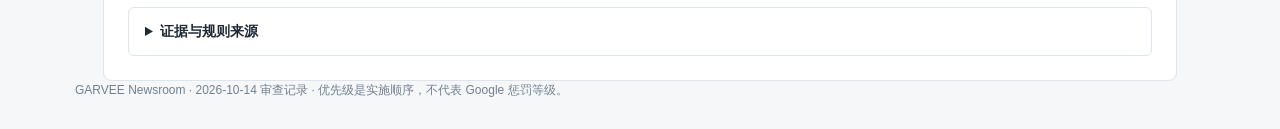
==== commit 71214439: "Add image dimensions and reuse verified homepage OG image" ====
--- a/newsroom/index.html
+++ b/newsroom/index.html
@@ -19,7 +19,7 @@
 <nav aria-label="报告目录" class="topnav"><div class="wrap navlinks"><a href="#p0">P0 发布前</a><a href="#p1">P1 内容与元数据</a><a href="#structure">P1 语义与 Schema</a><a href="#js-audit">JS 请求精简</a><a href="#p2">P2 体验与精简</a><a href="#acceptance">通过项与验收</a></div></nav>
 <main class="wrap">
 <section aria-labelledby="p0-title" id="p0"><div class="section-head"><span class="level">P0</span><h2 id="p0-title">发布前必须修复</h2></div><div class="table-wrap"><table><thead><tr><th>检查项</th><th>问题</th><th>具体解决方法</th></tr></thead><tbody><tr><th scope="row">无 JS 正文</th><td>服务器已输出内容，但放在 <code>div[hidden]#S:0</code>，依赖激活脚本显示；禁用 JS 后正文不可见。</td><td>在服务端首次输出<strong>可见</strong>的 H1、新闻、日期、链接、资源和联系信息。移除核心内容的隐藏流式壳；客户端只负责交互。关闭 JS 验收。</td></tr><tr><th scope="row">正式页面与索引</th><td>预览域 <code>robots.txt</code> 为 <code>Disallow: /</code>；正式 <code>www.garvee.com/pages/news-room</code> 实测 404。</td><td>正式路由部署为 200，允许抓取且无 noindex。预览站保留保护；不要直接解除预览 robots 来代替正式上线。</td></tr><tr><th scope="row">规范地址</th><td>无 canonical；<code>/en/pages/news-room</code> 与无前缀版本均 200。首页规范地址需按当前要求统一。</td><td>先确定正式主机与语言路径；其返回 200 后，使 canonical、og:url、站内链接、sitemap 一致。重复版本 301/308 到正式地址，或设置正确 canonical。</td></tr><tr><th scope="row">媒体 Logo 错配</th><td>AP → Tom’s Guide；Yahoo Finance → Digital Trends；New York Post → Homes &amp; Gardens；MarketWatch → TechRadar。两条轨道共 8 个错误入口。</td><td>替换为对应媒体的真实 GARVEE 原文；无法核实时删除 Logo 和链接。不要用媒体首页代替出处。动画副本同步处理。</td></tr><tr><th scope="row">日期与栏目</th><td>“October 2026”下为 2025 年新闻稿；重点报道写 July 4，原文为 July 3, 2026。</td><td>栏目改为 <strong>Press releases / Featured coverage</strong>。三个新闻稿日期：2025-12-13、2025-11-15、2025-11-07；重点报道改 2026-07-03，并显示完整年份。</td></tr></tbody></table></div><p class="note">SSR 判断：内容存在于服务端响应，但禁用 JS 后不可见；属于依赖 JS 激活的流式输出，不应写成“纯 CSR”或“Google 一定无法索引”。预览 robots 已单独阻止抓取。</p></section>
-<section aria-labelledby="p1-title" id="p1"><div class="section-head"><span class="level blue">P1</span><h2 id="p1-title">内容、元数据与链接</h2></div><div class="table-wrap"><table><thead><tr><th>检查项</th><th>问题</th><th>具体解决方法</th></tr></thead><tbody><tr><th scope="row">标题与描述</th><td>Title 带 October Preview；描述和 H1 偏口号，页面意图不清。</td><td>直接采用下面一版元数据。H1 为 <strong>GARVEE Newsroom</strong>；原口号放副标题。</td></tr><tr><th scope="row">分享信息</th><td>缺 <code>og:url</code>、<code>og:image</code>、<code>twitter:image</code>。</td><td>URL 与正式 canonical 一致。发布一张真实可访问的分享图，补图片 alt；使用 <code>summary_large_image</code>。正式 URL 和图片未核验前不填虚构地址。</td></tr><tr><th scope="row">报道性质</th><td>Tom’s Guide、TechRadar、Homes &amp; Gardens 原文均披露 Sponsored offer，页面未明确区分。</td><td>对应卡片标 <strong>Sponsored coverage</strong>。历史折扣按报道背景表述；有商业链接关系时加 <code>sponsored</code>，仍保留用户要求的 <code>nofollow</code>。</td></tr><tr><th scope="row">联系人身份</th><td>Andrew Miller 在原文是 Contact Information 联系人，未证实为作者。</td><td>标 <strong>Press contact: Andrew Miller</strong>，或移除单独署名；不生成 author 字段。</td></tr><tr><th scope="row">条目信息</th><td>媒体卡片以泛化宣传语为主；缺原始日期和明确出处。</td><td>显示真实文章标题、媒体、发布日期、合作标签及一句摘要。三家媒体日期：TechRadar 2026-06-29；Tom’s Guide 2026-07-02；H&amp;G 2026-07-03。</td></tr><tr><th scope="row">公司与品牌资料</th><td>品牌介绍抽象；缺 About/主站入口。Logo 下载依赖构建哈希地址，正式同路径 404。</td><td>补可核实的公司简介和 About/主站链接。品牌资源发布到稳定路径，验证 200，注明用途与使用许可。不要虚构经营年限、规模或认证。</td></tr><tr><th scope="row">导航和锚文本</th><td>“See October coverage”跳到新闻稿；“home”实际是 #top；重复 Read story 名称不具体。</td><td>改为 <strong>View press releases</strong>，或指向 #coverage；Logo 的 home 指向主站；正文链接使用文章标题或明确可访问名称。</td></tr><tr><th scope="row">站点 sitemap</th><td>新闻室未入正式 pages sitemap；6 个旧博客 404 仍在 blog sitemap。新闻室已移除旧博客入口。</td><td>正式新闻室 200 后加入规范 URL。旧博客恢复内容或按真实替代关系重定向；无法恢复则从 sitemap 移除。</td></tr></tbody></table></div>
+<section aria-labelledby="p1-title" id="p1"><div class="section-head"><span class="level blue">P1</span><h2 id="p1-title">内容、元数据与链接</h2></div><div class="table-wrap"><table><thead><tr><th>检查项</th><th>问题</th><th>具体解决方法</th></tr></thead><tbody><tr><th scope="row">标题与描述</th><td>Title 带 October Preview；描述和 H1 偏口号，页面意图不清。</td><td>直接采用下面一版元数据。H1 为 <strong>GARVEE Newsroom</strong>；原口号放副标题。</td></tr><tr><th scope="row">分享信息</th><td>缺 <code>og:url</code>、<code>og:image</code>、<code>twitter:image</code>。</td><td>URL 与正式 canonical 一致。OG/X 复用已验证首页图片，补 alt 和实际 1200×675 尺寸；使用 <code>summary_large_image</code>，见下方图片配置。</td></tr><tr><th scope="row">报道性质</th><td>Tom’s Guide、TechRadar、Homes &amp; Gardens 原文均披露 Sponsored offer，页面未明确区分。</td><td>对应卡片标 <strong>Sponsored coverage</strong>。历史折扣按报道背景表述；有商业链接关系时加 <code>sponsored</code>，仍保留用户要求的 <code>nofollow</code>。</td></tr><tr><th scope="row">联系人身份</th><td>Andrew Miller 在原文是 Contact Information 联系人，未证实为作者。</td><td>标 <strong>Press contact: Andrew Miller</strong>，或移除单独署名；不生成 author 字段。</td></tr><tr><th scope="row">条目信息</th><td>媒体卡片以泛化宣传语为主；缺原始日期和明确出处。</td><td>显示真实文章标题、媒体、发布日期、合作标签及一句摘要。三家媒体日期：TechRadar 2026-06-29；Tom’s Guide 2026-07-02；H&amp;G 2026-07-03。</td></tr><tr><th scope="row">公司与品牌资料</th><td>品牌介绍抽象；缺 About/主站入口。Logo 下载依赖构建哈希地址，正式同路径 404。</td><td>补可核实的公司简介和 About/主站链接。品牌资源发布到稳定路径，验证 200，注明用途与使用许可。不要虚构经营年限、规模或认证。</td></tr><tr><th scope="row">导航和锚文本</th><td>“See October coverage”跳到新闻稿；“home”实际是 #top；重复 Read story 名称不具体。</td><td>改为 <strong>View press releases</strong>，或指向 #coverage；Logo 的 home 指向主站；正文链接使用文章标题或明确可访问名称。</td></tr><tr><th scope="row">站点 sitemap</th><td>新闻室未入正式 pages sitemap；6 个旧博客 404 仍在 blog sitemap。新闻室已移除旧博客入口。</td><td>正式新闻室 200 后加入规范 URL。旧博客恢复内容或按真实替代关系重定向；无法恢复则从 sitemap 移除。</td></tr></tbody></table></div>
 <h3>采用这一版元数据</h3>
 <div class="metadata"><p><span class="label">Title · 49 characters</span><strong>GARVEE Newsroom | Press Releases &amp; Corporate News</strong></p><p><span class="label">Description · 148 characters</span>Explore the GARVEE Newsroom for press releases, media coverage, brand assets, and media contacts. Get official GARVEE news and updates in one place.</p></div>
 <details><summary>完整 title / description / 分享文案代码</summary><pre><code>&lt;title&gt;GARVEE Newsroom | Press Releases &amp;amp; Corporate News&lt;/title&gt;
@@ -29,7 +29,28 @@
 &lt;meta property="og:description" content="Explore the GARVEE Newsroom for press releases, media coverage, brand assets, and media contacts. Get official GARVEE news and updates in one place."&gt;
 &lt;meta name="twitter:card" content="summary_large_image"&gt;
 &lt;meta name="twitter:title" content="GARVEE Newsroom | Press Releases &amp;amp; Corporate News"&gt;
-&lt;meta name="twitter:description" content="Explore the GARVEE Newsroom for press releases, media coverage, brand assets, and media contacts. Get official GARVEE news and updates in one place."&gt;</code></pre><p class="muted">canonical、og:url 与分享图片另填已验证的正式绝对 URL；此处不使用尚为 404 的路径。字符数为编辑参考，不是 Google 硬性门槛。</p></details>
+&lt;meta name="twitter:description" content="Explore the GARVEE Newsroom for press releases, media coverage, brand assets, and media contacts. Get official GARVEE news and updates in one place."&gt;</code></pre><p class="muted">canonical 与 og:url 使用正式返回 200 的页面地址；图片标签采用下方已验证的首页 URL。字符数为编辑参考，不是 Google 硬性门槛。</p></details>
+<h3 id="image-spec">OG 等图片：复用官方首页地址</h3>
+<p>OG 与 X 均使用 <a href="https://cdn.shopify.com/s/files/1/0724/6698/9369/files/7_b376f5da-2df9-46dc-b361-030a8faa697a.webp?v=1746696639&amp;width=1200" rel="nofollow noopener" target="_blank">官方首页现有 OG 图片</a>；已验证 HTTP 200，实际尺寸 <strong>1200 × 675 px</strong>。不使用拟造的新资源地址。</p>
+<div class="table-wrap"><table><thead><tr><th>标签／用途</th><th>当前使用／尺寸建议</th><th>具体配置</th></tr></thead><tbody>
+<tr><th scope="row">og:image</th><td><strong>1200 × 675 px</strong>（实测）</td><td>复用首页 URL；width=1200、height=675、alt=GARVEE logo。CDN 按 Accept 返回 PNG/WebP，不固定 image:type。</td></tr>
+<tr><th scope="row">twitter:image</th><td><strong>同一张 1200 × 675 px</strong></td><td>summary_large_image＋同一 URL＋alt；不加自定义 width/height，上线查看实际裁切。</td></tr>
+<tr><th scope="row">favicon</th><td>设计建议 <strong>96 × 96 px</strong></td><td>当前复用首页 favicon.ico（已确认 200，实际为 700 × 700 PNG）；Google 建议大于 48 × 48，地址保持稳定。</td></tr>
+<tr><th scope="row">apple-touch-icon</th><td>设计建议 <strong>180 × 180 px</strong></td><td>PNG；真实文件上线后再加标签，不使用未验证的图片路径。</td></tr>
+</tbody></table></div>
+<p class="note">若以后另做分享图，OG 建议 1200 × 630、X 横图建议 1200 × 600，目标 300 KB 以内。<strong>当前复用首页图，必须按实际 1200 × 675 写标签。</strong>宽高建议不等于必须重新制图。</p>
+<details><summary>完整图片标签：使用已验证的首页 OG 与 favicon 地址</summary><pre><code>&lt;!-- Reuse the verified official homepage sharing image. --&gt;
+&lt;meta property="og:image" content="https://cdn.shopify.com/s/files/1/0724/6698/9369/files/7_b376f5da-2df9-46dc-b361-030a8faa697a.webp?v=1746696639&amp;amp;width=1200"&gt;
+&lt;meta property="og:image:width" content="1200"&gt;
+&lt;meta property="og:image:height" content="675"&gt;
+&lt;meta property="og:image:alt" content="GARVEE logo"&gt;
+
+&lt;meta name="twitter:card" content="summary_large_image"&gt;
+&lt;meta name="twitter:image" content="https://cdn.shopify.com/s/files/1/0724/6698/9369/files/7_b376f5da-2df9-46dc-b361-030a8faa697a.webp?v=1746696639&amp;amp;width=1200"&gt;
+&lt;meta name="twitter:image:alt" content="GARVEE logo"&gt;
+
+&lt;link rel="icon" href="https://www.garvee.com/favicon.ico"&gt;
+&lt;!-- apple-touch-icon: create/verify a real 180x180 PNG before adding the link. --&gt;</code></pre><p class="muted">通用请求返回 image/png，WebP 请求返回 image/webp，Vary: Accept；因此省略可选 og:image:type。标签进入首次响应，替换已有同名标签避免重复；图片不是 Organization.logo 的自动替代物。</p><div class="assets"><a download="" href="implementation/newsroom-image-meta.html">下载图片标签片段</a><a href="implementation/newsroom-homepage-og-image.json">首页图片核验结果</a></div><p class="muted"><a href="https://ogp.me/" rel="nofollow noopener" target="_blank">Open Graph 图片属性</a> · <a href="https://developers.google.com/search/docs/appearance/favicon-in-search" rel="nofollow noopener" target="_blank">Google favicon</a> · <a href="https://developer.apple.com/library/archive/documentation/AppleApplications/Reference/SafariWebContent/ConfiguringWebApplications/ConfiguringWebApplications.html" rel="nofollow noopener" target="_blank">Apple 图标标签</a>。像素设计建议不属于协议固定尺寸；分享显示以平台实际裁切为准。</p></details>
 <details><summary>竞品对照：标题以品牌＋新闻内容类型为核心</summary><ul class="compact-list"><li><a href="https://newsroom.harborfreight.com/" rel="nofollow noopener" target="_blank">Harbor Freight</a>：Newsroom - Press Releases &amp; Corporate News。</li><li><a href="https://www.vevor.com/diy-ideas/elementor-page-68232/" rel="nofollow noopener" target="_blank">VEVOR</a>：News Center - VEVOR Blog；本次未见 description。</li><li><a href="https://www.aboutwayfair.com/tag/press-releases" rel="nofollow noopener" target="_blank">Wayfair</a>：About Wayfair | Press Releases；本次未见 description。</li><li><a href="https://corporate.lowes.com/newsroom" rel="nofollow noopener" target="_blank">Lowe’s</a>：HTTP 403，meta 未验证，不作为标签范本。</li></ul></details>
 <h3>外链规则：保留已修复状态</h3>
 <p>全部非 <code>garvee.com</code> 及其子域的 HTTP(S) 链接加 <code>nofollow</code>，包括 Logo、标题、按钮和重复入口。新窗口同时用 <code>noopener</code>；商业链接按关系补 <code>sponsored</code>。不对图片 src、脚本 src、mailto 或站内锚点加 rel。</p>
@@ -396,7 +417,7 @@
     }
   ]
 }</code></pre></details>
-<div class="assets"><a download="" href="GARVEE-Newsroom-Structured-Data-Implementation.zip">下载完整实施包 · 18 个文件</a><a href="implementation/README.md">字段映射与集成说明</a><a href="implementation/newsroom-schema.preview.html">完整 JSON-LD script</a></div>
+<div class="assets"><a download="" href="GARVEE-Newsroom-Structured-Data-Implementation.zip">下载完整实施包 · 20 个文件</a><a href="implementation/README.md">字段映射与集成说明</a><a href="implementation/newsroom-schema.preview.html">完整 JSON-LD script</a></div>
 </section>
 <section aria-labelledby="js-audit-title" id="js-audit"><div class="section-head"><span class="level">P0</span><h2 id="js-audit-title">JS 请求精简：只保留数据统计</h2></div>
 <p><strong>保留：</strong>基础 GA4、Consent、必要错误/CWV 监控和页面交互。<strong>移除：</strong>广告像素、再营销、弹窗、推荐、联盟、营销归因 SDK、客户识别、购物车探测和商店徽章。</p>
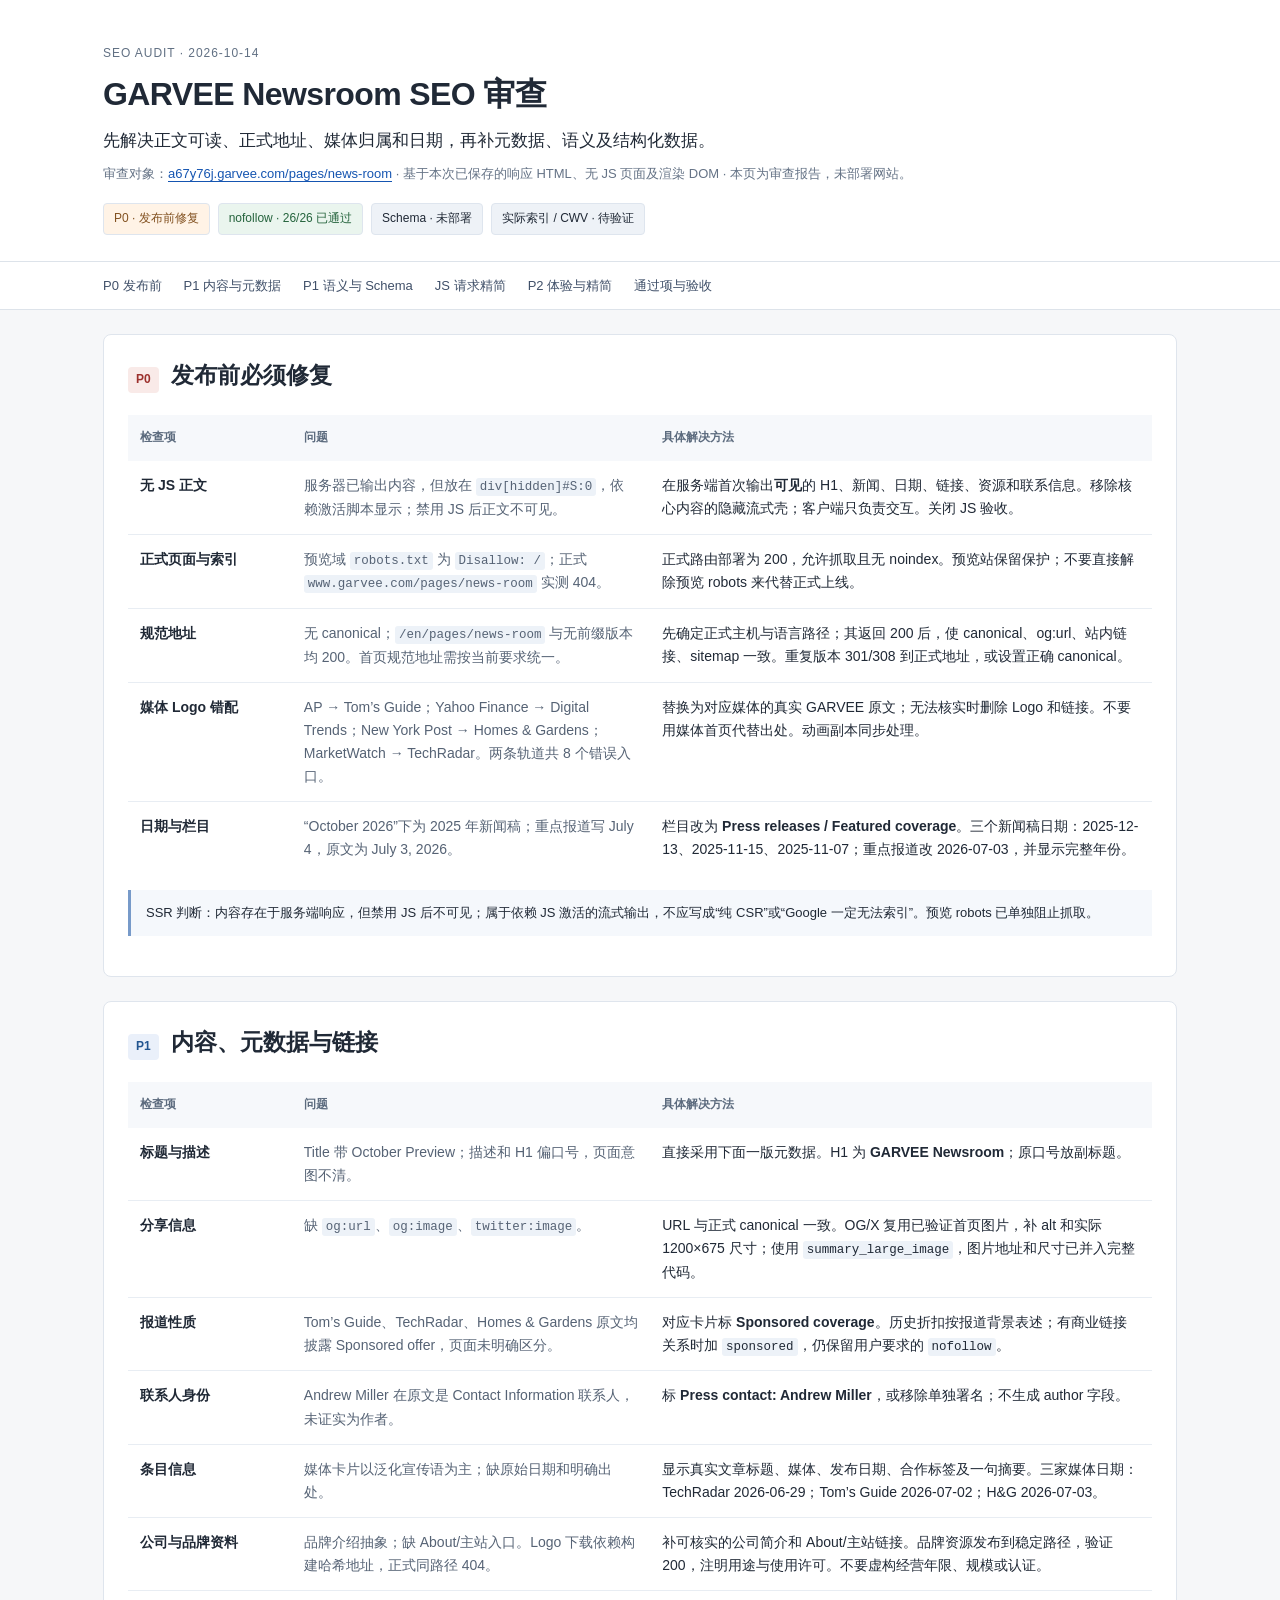
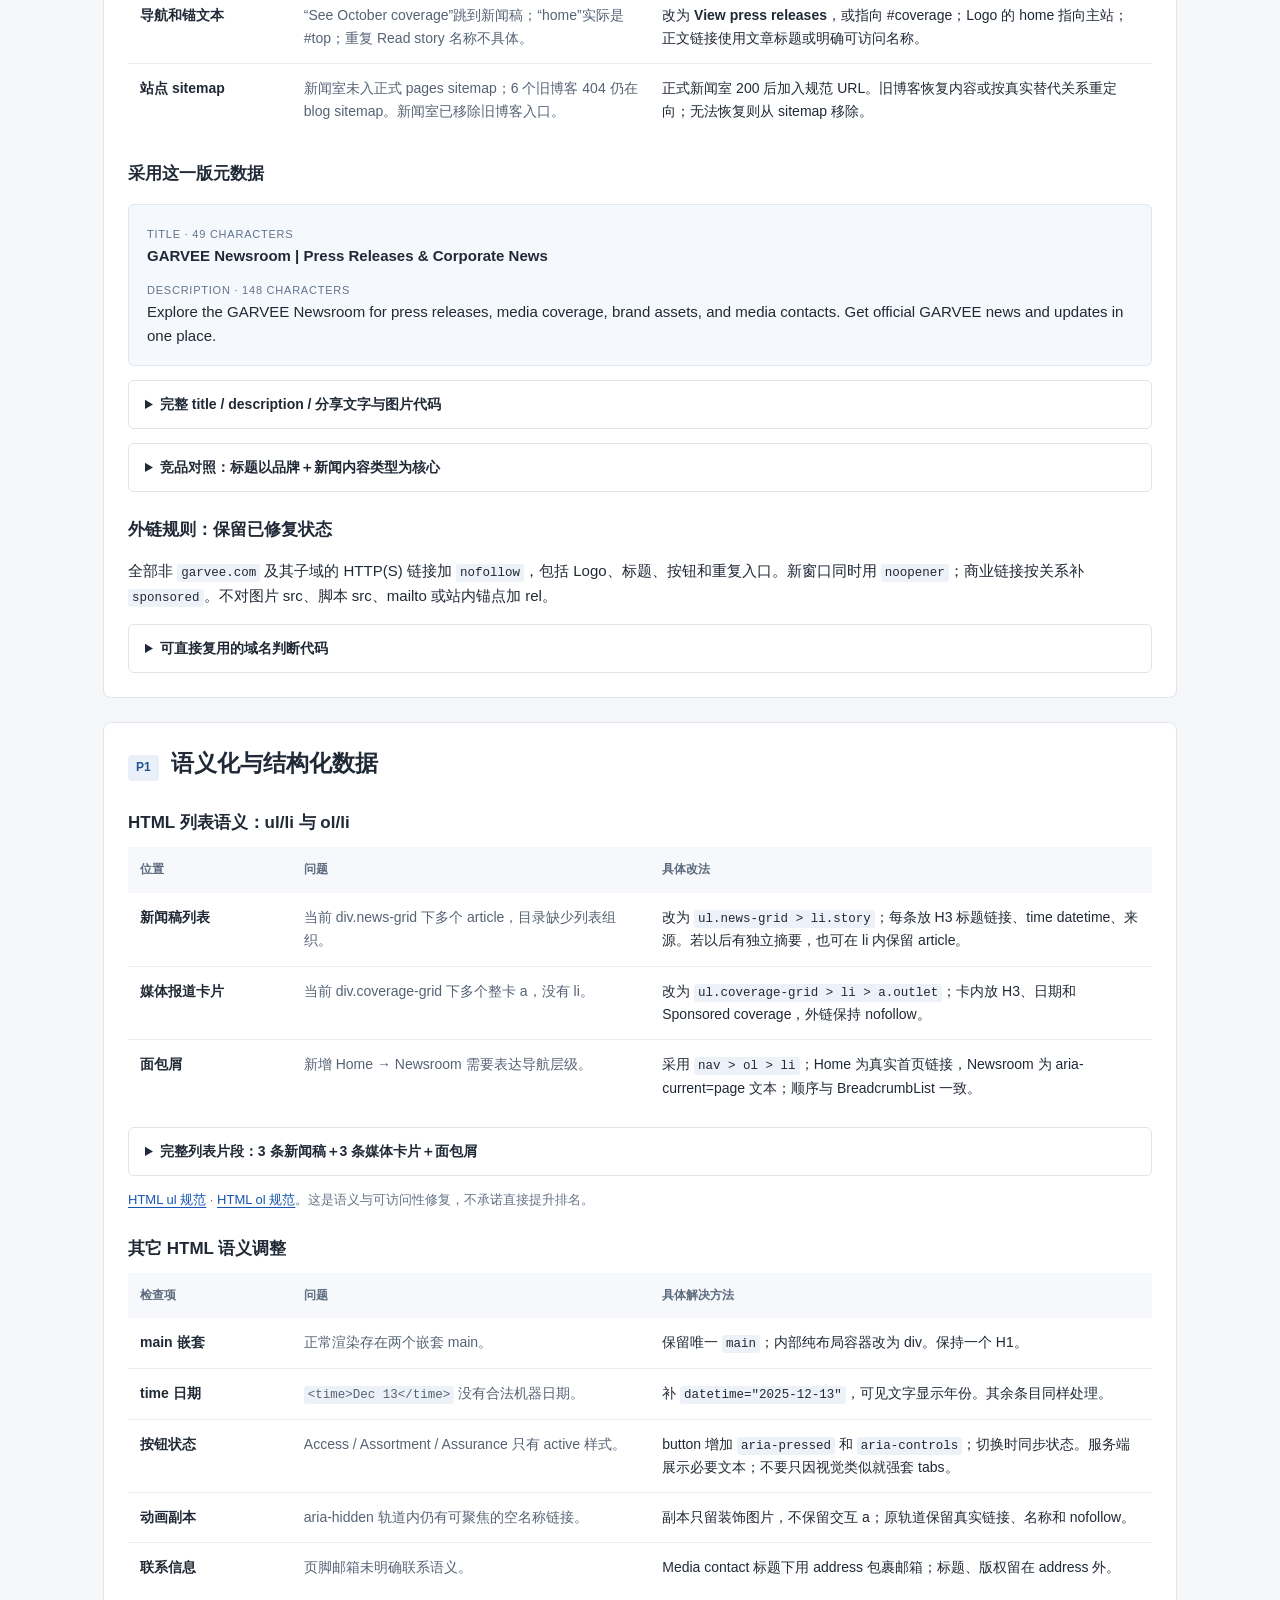
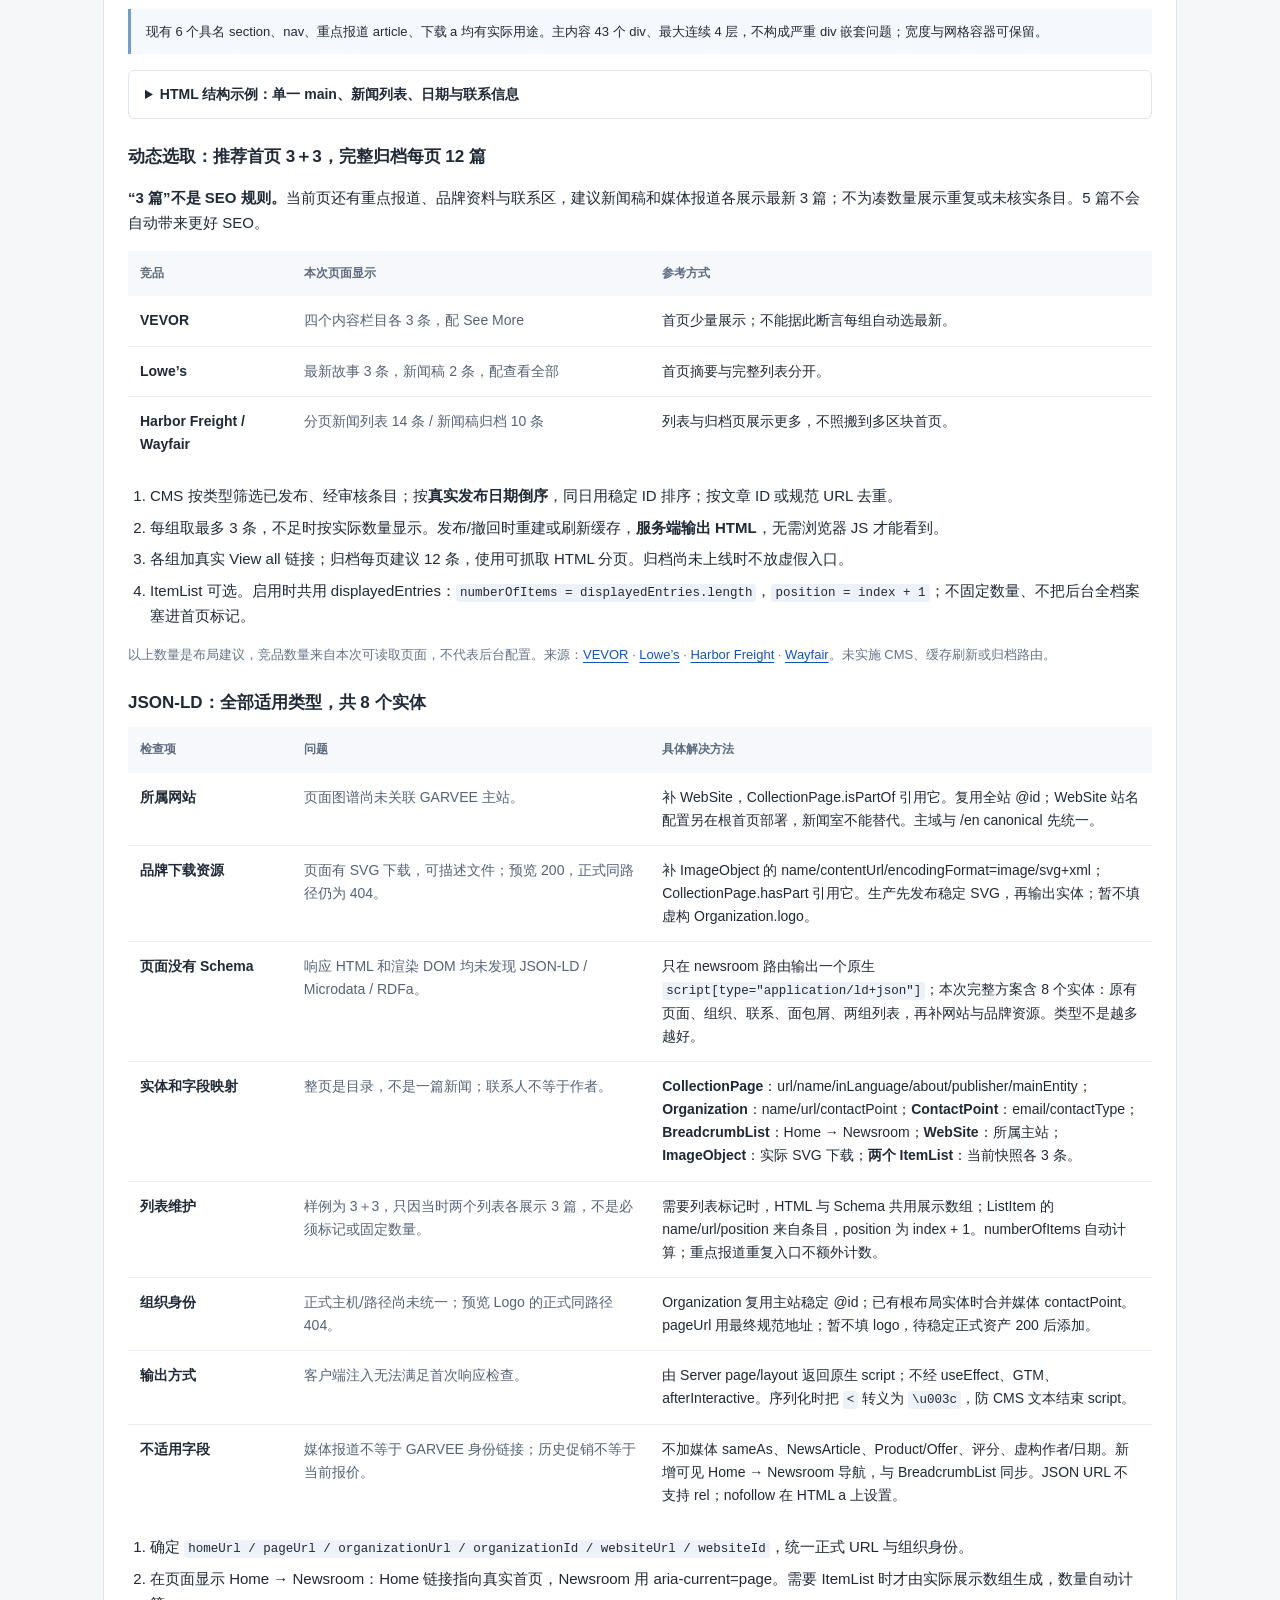
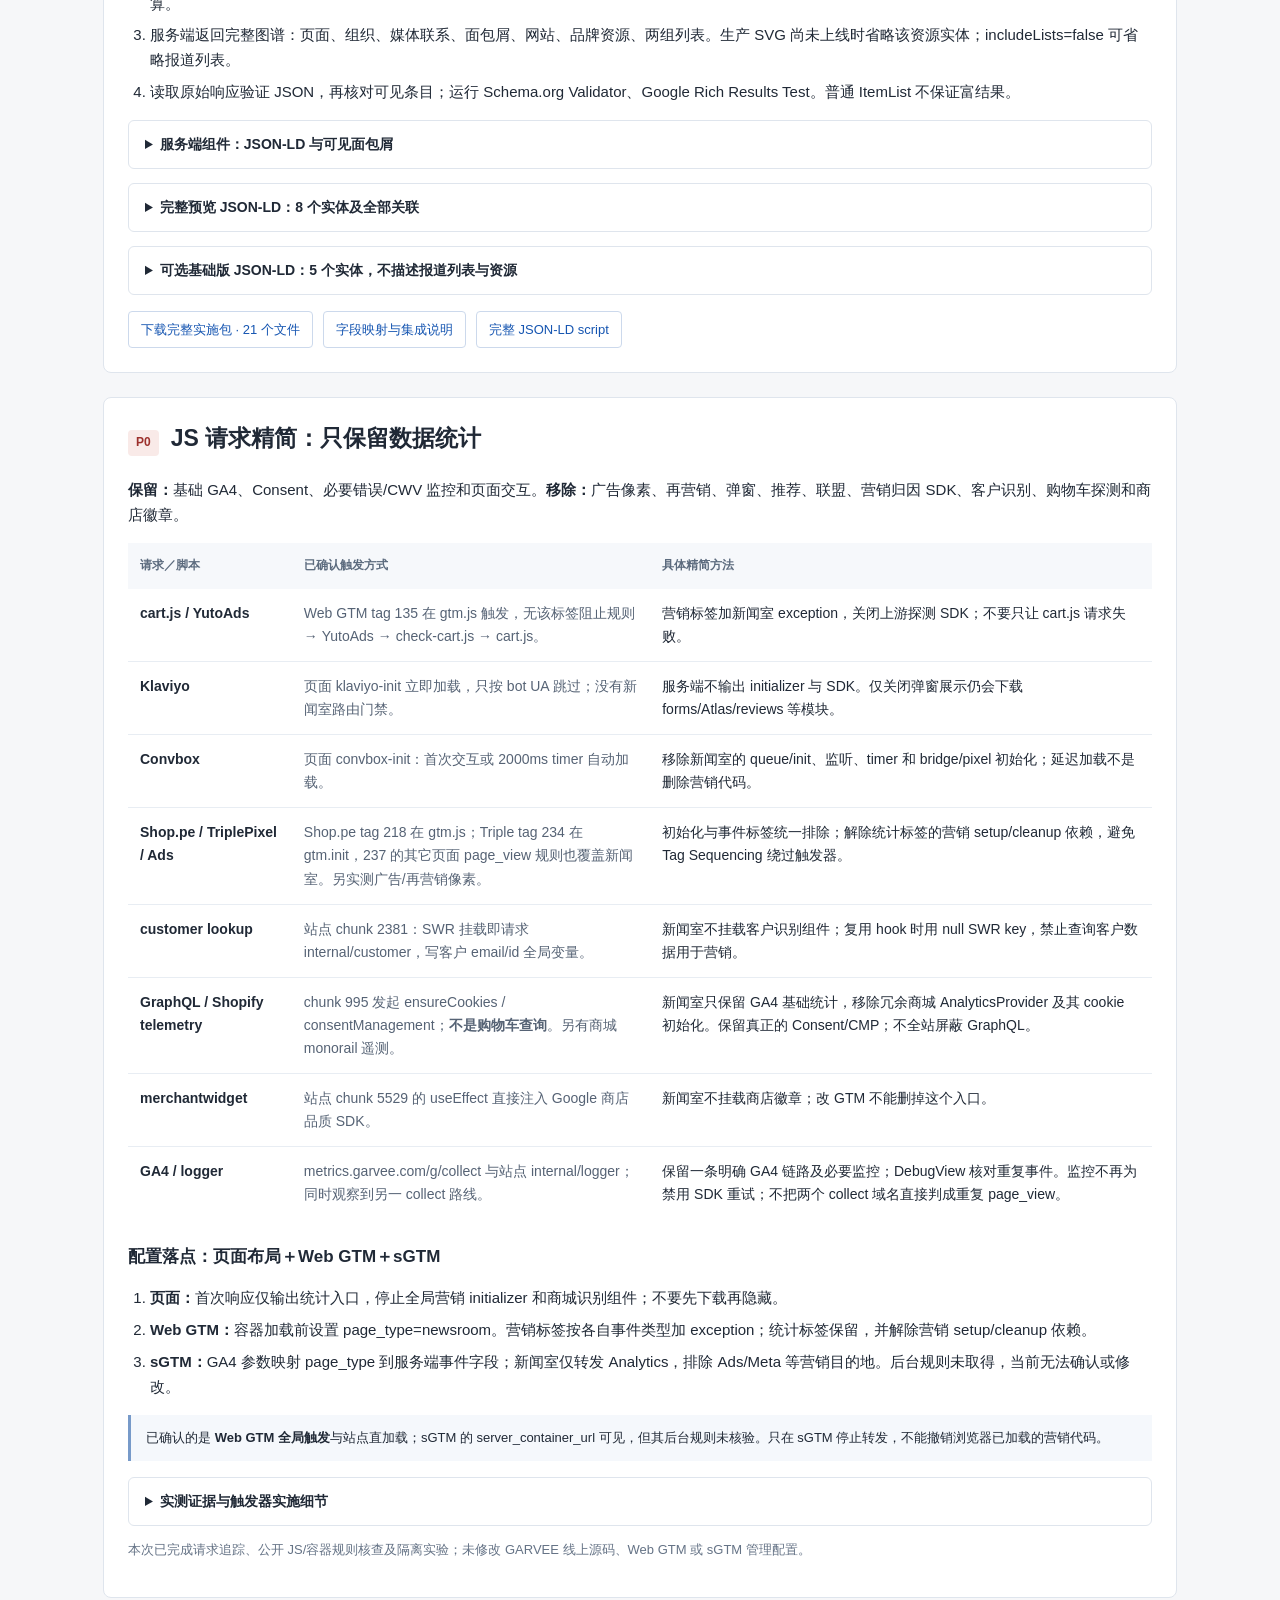
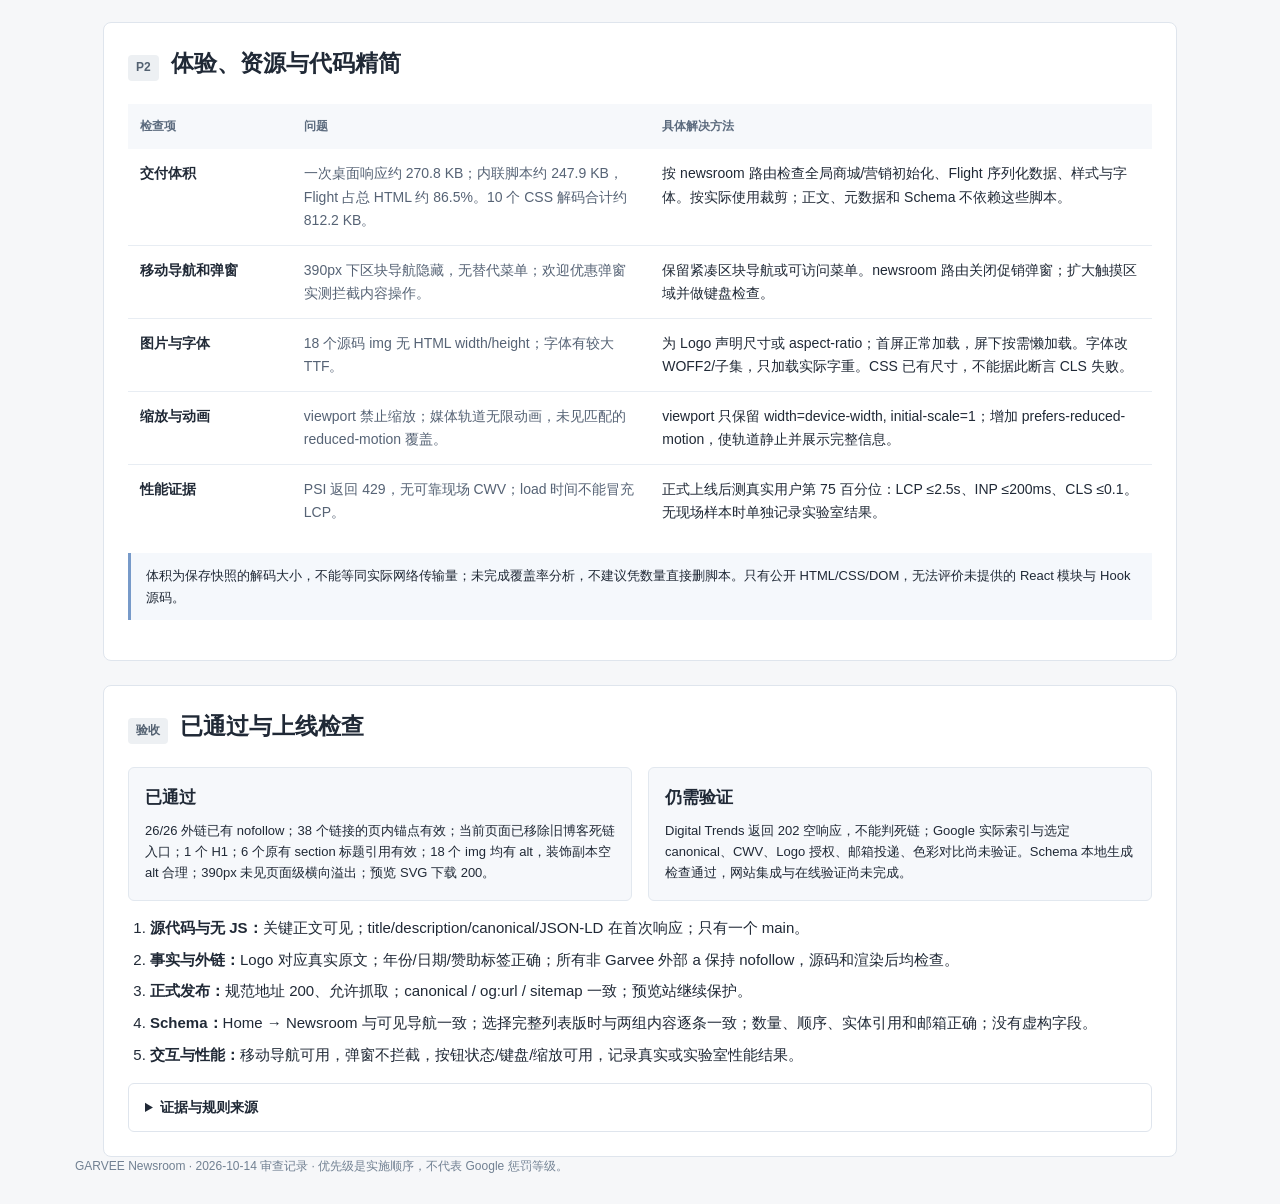
==== commit 1a5a54e3: "Consolidate complete metadata and remove image explanations" ====
--- a/newsroom/index.html
+++ b/newsroom/index.html
@@ -19,38 +19,27 @@
 <nav aria-label="报告目录" class="topnav"><div class="wrap navlinks"><a href="#p0">P0 发布前</a><a href="#p1">P1 内容与元数据</a><a href="#structure">P1 语义与 Schema</a><a href="#js-audit">JS 请求精简</a><a href="#p2">P2 体验与精简</a><a href="#acceptance">通过项与验收</a></div></nav>
 <main class="wrap">
 <section aria-labelledby="p0-title" id="p0"><div class="section-head"><span class="level">P0</span><h2 id="p0-title">发布前必须修复</h2></div><div class="table-wrap"><table><thead><tr><th>检查项</th><th>问题</th><th>具体解决方法</th></tr></thead><tbody><tr><th scope="row">无 JS 正文</th><td>服务器已输出内容，但放在 <code>div[hidden]#S:0</code>，依赖激活脚本显示；禁用 JS 后正文不可见。</td><td>在服务端首次输出<strong>可见</strong>的 H1、新闻、日期、链接、资源和联系信息。移除核心内容的隐藏流式壳；客户端只负责交互。关闭 JS 验收。</td></tr><tr><th scope="row">正式页面与索引</th><td>预览域 <code>robots.txt</code> 为 <code>Disallow: /</code>；正式 <code>www.garvee.com/pages/news-room</code> 实测 404。</td><td>正式路由部署为 200，允许抓取且无 noindex。预览站保留保护；不要直接解除预览 robots 来代替正式上线。</td></tr><tr><th scope="row">规范地址</th><td>无 canonical；<code>/en/pages/news-room</code> 与无前缀版本均 200。首页规范地址需按当前要求统一。</td><td>先确定正式主机与语言路径；其返回 200 后，使 canonical、og:url、站内链接、sitemap 一致。重复版本 301/308 到正式地址，或设置正确 canonical。</td></tr><tr><th scope="row">媒体 Logo 错配</th><td>AP → Tom’s Guide；Yahoo Finance → Digital Trends；New York Post → Homes &amp; Gardens；MarketWatch → TechRadar。两条轨道共 8 个错误入口。</td><td>替换为对应媒体的真实 GARVEE 原文；无法核实时删除 Logo 和链接。不要用媒体首页代替出处。动画副本同步处理。</td></tr><tr><th scope="row">日期与栏目</th><td>“October 2026”下为 2025 年新闻稿；重点报道写 July 4，原文为 July 3, 2026。</td><td>栏目改为 <strong>Press releases / Featured coverage</strong>。三个新闻稿日期：2025-12-13、2025-11-15、2025-11-07；重点报道改 2026-07-03，并显示完整年份。</td></tr></tbody></table></div><p class="note">SSR 判断：内容存在于服务端响应，但禁用 JS 后不可见；属于依赖 JS 激活的流式输出，不应写成“纯 CSR”或“Google 一定无法索引”。预览 robots 已单独阻止抓取。</p></section>
-<section aria-labelledby="p1-title" id="p1"><div class="section-head"><span class="level blue">P1</span><h2 id="p1-title">内容、元数据与链接</h2></div><div class="table-wrap"><table><thead><tr><th>检查项</th><th>问题</th><th>具体解决方法</th></tr></thead><tbody><tr><th scope="row">标题与描述</th><td>Title 带 October Preview；描述和 H1 偏口号，页面意图不清。</td><td>直接采用下面一版元数据。H1 为 <strong>GARVEE Newsroom</strong>；原口号放副标题。</td></tr><tr><th scope="row">分享信息</th><td>缺 <code>og:url</code>、<code>og:image</code>、<code>twitter:image</code>。</td><td>URL 与正式 canonical 一致。OG/X 复用已验证首页图片，补 alt 和实际 1200×675 尺寸；使用 <code>summary_large_image</code>，见下方图片配置。</td></tr><tr><th scope="row">报道性质</th><td>Tom’s Guide、TechRadar、Homes &amp; Gardens 原文均披露 Sponsored offer，页面未明确区分。</td><td>对应卡片标 <strong>Sponsored coverage</strong>。历史折扣按报道背景表述；有商业链接关系时加 <code>sponsored</code>，仍保留用户要求的 <code>nofollow</code>。</td></tr><tr><th scope="row">联系人身份</th><td>Andrew Miller 在原文是 Contact Information 联系人，未证实为作者。</td><td>标 <strong>Press contact: Andrew Miller</strong>，或移除单独署名；不生成 author 字段。</td></tr><tr><th scope="row">条目信息</th><td>媒体卡片以泛化宣传语为主；缺原始日期和明确出处。</td><td>显示真实文章标题、媒体、发布日期、合作标签及一句摘要。三家媒体日期：TechRadar 2026-06-29；Tom’s Guide 2026-07-02；H&amp;G 2026-07-03。</td></tr><tr><th scope="row">公司与品牌资料</th><td>品牌介绍抽象；缺 About/主站入口。Logo 下载依赖构建哈希地址，正式同路径 404。</td><td>补可核实的公司简介和 About/主站链接。品牌资源发布到稳定路径，验证 200，注明用途与使用许可。不要虚构经营年限、规模或认证。</td></tr><tr><th scope="row">导航和锚文本</th><td>“See October coverage”跳到新闻稿；“home”实际是 #top；重复 Read story 名称不具体。</td><td>改为 <strong>View press releases</strong>，或指向 #coverage；Logo 的 home 指向主站；正文链接使用文章标题或明确可访问名称。</td></tr><tr><th scope="row">站点 sitemap</th><td>新闻室未入正式 pages sitemap；6 个旧博客 404 仍在 blog sitemap。新闻室已移除旧博客入口。</td><td>正式新闻室 200 后加入规范 URL。旧博客恢复内容或按真实替代关系重定向；无法恢复则从 sitemap 移除。</td></tr></tbody></table></div>
+<section aria-labelledby="p1-title" id="p1"><div class="section-head"><span class="level blue">P1</span><h2 id="p1-title">内容、元数据与链接</h2></div><div class="table-wrap"><table><thead><tr><th>检查项</th><th>问题</th><th>具体解决方法</th></tr></thead><tbody><tr><th scope="row">标题与描述</th><td>Title 带 October Preview；描述和 H1 偏口号，页面意图不清。</td><td>直接采用下面一版元数据。H1 为 <strong>GARVEE Newsroom</strong>；原口号放副标题。</td></tr><tr><th scope="row">分享信息</th><td>缺 <code>og:url</code>、<code>og:image</code>、<code>twitter:image</code>。</td><td>URL 与正式 canonical 一致。OG/X 复用已验证首页图片，补 alt 和实际 1200×675 尺寸；使用 <code>summary_large_image</code>，图片地址和尺寸已并入完整代码。</td></tr><tr><th scope="row">报道性质</th><td>Tom’s Guide、TechRadar、Homes &amp; Gardens 原文均披露 Sponsored offer，页面未明确区分。</td><td>对应卡片标 <strong>Sponsored coverage</strong>。历史折扣按报道背景表述；有商业链接关系时加 <code>sponsored</code>，仍保留用户要求的 <code>nofollow</code>。</td></tr><tr><th scope="row">联系人身份</th><td>Andrew Miller 在原文是 Contact Information 联系人，未证实为作者。</td><td>标 <strong>Press contact: Andrew Miller</strong>，或移除单独署名；不生成 author 字段。</td></tr><tr><th scope="row">条目信息</th><td>媒体卡片以泛化宣传语为主；缺原始日期和明确出处。</td><td>显示真实文章标题、媒体、发布日期、合作标签及一句摘要。三家媒体日期：TechRadar 2026-06-29；Tom’s Guide 2026-07-02；H&amp;G 2026-07-03。</td></tr><tr><th scope="row">公司与品牌资料</th><td>品牌介绍抽象；缺 About/主站入口。Logo 下载依赖构建哈希地址，正式同路径 404。</td><td>补可核实的公司简介和 About/主站链接。品牌资源发布到稳定路径，验证 200，注明用途与使用许可。不要虚构经营年限、规模或认证。</td></tr><tr><th scope="row">导航和锚文本</th><td>“See October coverage”跳到新闻稿；“home”实际是 #top；重复 Read story 名称不具体。</td><td>改为 <strong>View press releases</strong>，或指向 #coverage；Logo 的 home 指向主站；正文链接使用文章标题或明确可访问名称。</td></tr><tr><th scope="row">站点 sitemap</th><td>新闻室未入正式 pages sitemap；6 个旧博客 404 仍在 blog sitemap。新闻室已移除旧博客入口。</td><td>正式新闻室 200 后加入规范 URL。旧博客恢复内容或按真实替代关系重定向；无法恢复则从 sitemap 移除。</td></tr></tbody></table></div>
 <h3>采用这一版元数据</h3>
 <div class="metadata"><p><span class="label">Title · 49 characters</span><strong>GARVEE Newsroom | Press Releases &amp; Corporate News</strong></p><p><span class="label">Description · 148 characters</span>Explore the GARVEE Newsroom for press releases, media coverage, brand assets, and media contacts. Get official GARVEE news and updates in one place.</p></div>
-<details><summary>完整 title / description / 分享文案代码</summary><pre><code>&lt;title&gt;GARVEE Newsroom | Press Releases &amp;amp; Corporate News&lt;/title&gt;
+<details id="complete-meta-code"><summary>完整 title / description / 分享文字与图片代码</summary><pre><code>&lt;title&gt;GARVEE Newsroom | Press Releases &amp;amp; Corporate News&lt;/title&gt;
 &lt;meta name="description" content="Explore the GARVEE Newsroom for press releases, media coverage, brand assets, and media contacts. Get official GARVEE news and updates in one place."&gt;
+
 &lt;meta property="og:type" content="website"&gt;
 &lt;meta property="og:title" content="GARVEE Newsroom | Press Releases &amp;amp; Corporate News"&gt;
 &lt;meta property="og:description" content="Explore the GARVEE Newsroom for press releases, media coverage, brand assets, and media contacts. Get official GARVEE news and updates in one place."&gt;
-&lt;meta name="twitter:card" content="summary_large_image"&gt;
-&lt;meta name="twitter:title" content="GARVEE Newsroom | Press Releases &amp;amp; Corporate News"&gt;
-&lt;meta name="twitter:description" content="Explore the GARVEE Newsroom for press releases, media coverage, brand assets, and media contacts. Get official GARVEE news and updates in one place."&gt;</code></pre><p class="muted">canonical 与 og:url 使用正式返回 200 的页面地址；图片标签采用下方已验证的首页 URL。字符数为编辑参考，不是 Google 硬性门槛。</p></details>
-<h3 id="image-spec">OG 等图片：复用官方首页地址</h3>
-<p>OG 与 X 均使用 <a href="https://cdn.shopify.com/s/files/1/0724/6698/9369/files/7_b376f5da-2df9-46dc-b361-030a8faa697a.webp?v=1746696639&amp;width=1200" rel="nofollow noopener" target="_blank">官方首页现有 OG 图片</a>；已验证 HTTP 200，实际尺寸 <strong>1200 × 675 px</strong>。不使用拟造的新资源地址。</p>
-<div class="table-wrap"><table><thead><tr><th>标签／用途</th><th>当前使用／尺寸建议</th><th>具体配置</th></tr></thead><tbody>
-<tr><th scope="row">og:image</th><td><strong>1200 × 675 px</strong>（实测）</td><td>复用首页 URL；width=1200、height=675、alt=GARVEE logo。CDN 按 Accept 返回 PNG/WebP，不固定 image:type。</td></tr>
-<tr><th scope="row">twitter:image</th><td><strong>同一张 1200 × 675 px</strong></td><td>summary_large_image＋同一 URL＋alt；不加自定义 width/height，上线查看实际裁切。</td></tr>
-<tr><th scope="row">favicon</th><td>设计建议 <strong>96 × 96 px</strong></td><td>当前复用首页 favicon.ico（已确认 200，实际为 700 × 700 PNG）；Google 建议大于 48 × 48，地址保持稳定。</td></tr>
-<tr><th scope="row">apple-touch-icon</th><td>设计建议 <strong>180 × 180 px</strong></td><td>PNG；真实文件上线后再加标签，不使用未验证的图片路径。</td></tr>
-</tbody></table></div>
-<p class="note">若以后另做分享图，OG 建议 1200 × 630、X 横图建议 1200 × 600，目标 300 KB 以内。<strong>当前复用首页图，必须按实际 1200 × 675 写标签。</strong>宽高建议不等于必须重新制图。</p>
-<details><summary>完整图片标签：使用已验证的首页 OG 与 favicon 地址</summary><pre><code>&lt;!-- Reuse the verified official homepage sharing image. --&gt;
 &lt;meta property="og:image" content="https://cdn.shopify.com/s/files/1/0724/6698/9369/files/7_b376f5da-2df9-46dc-b361-030a8faa697a.webp?v=1746696639&amp;amp;width=1200"&gt;
 &lt;meta property="og:image:width" content="1200"&gt;
 &lt;meta property="og:image:height" content="675"&gt;
 &lt;meta property="og:image:alt" content="GARVEE logo"&gt;
 
 &lt;meta name="twitter:card" content="summary_large_image"&gt;
+&lt;meta name="twitter:title" content="GARVEE Newsroom | Press Releases &amp;amp; Corporate News"&gt;
+&lt;meta name="twitter:description" content="Explore the GARVEE Newsroom for press releases, media coverage, brand assets, and media contacts. Get official GARVEE news and updates in one place."&gt;
 &lt;meta name="twitter:image" content="https://cdn.shopify.com/s/files/1/0724/6698/9369/files/7_b376f5da-2df9-46dc-b361-030a8faa697a.webp?v=1746696639&amp;amp;width=1200"&gt;
 &lt;meta name="twitter:image:alt" content="GARVEE logo"&gt;
 
-&lt;link rel="icon" href="https://www.garvee.com/favicon.ico"&gt;
-&lt;!-- apple-touch-icon: create/verify a real 180x180 PNG before adding the link. --&gt;</code></pre><p class="muted">通用请求返回 image/png，WebP 请求返回 image/webp，Vary: Accept；因此省略可选 og:image:type。标签进入首次响应，替换已有同名标签避免重复；图片不是 Organization.logo 的自动替代物。</p><div class="assets"><a download="" href="implementation/newsroom-image-meta.html">下载图片标签片段</a><a href="implementation/newsroom-homepage-og-image.json">首页图片核验结果</a></div><p class="muted"><a href="https://ogp.me/" rel="nofollow noopener" target="_blank">Open Graph 图片属性</a> · <a href="https://developers.google.com/search/docs/appearance/favicon-in-search" rel="nofollow noopener" target="_blank">Google favicon</a> · <a href="https://developer.apple.com/library/archive/documentation/AppleApplications/Reference/SafariWebContent/ConfiguringWebApplications/ConfiguringWebApplications.html" rel="nofollow noopener" target="_blank">Apple 图标标签</a>。像素设计建议不属于协议固定尺寸；分享显示以平台实际裁切为准。</p></details>
+&lt;link rel="icon" href="https://www.garvee.com/favicon.ico"&gt;</code></pre><p class="muted">canonical / og:url 使用正式新闻室地址。</p><div class="assets"><a download="" href="implementation/newsroom-meta.html">下载完整元数据代码</a></div></details>
 <details><summary>竞品对照：标题以品牌＋新闻内容类型为核心</summary><ul class="compact-list"><li><a href="https://newsroom.harborfreight.com/" rel="nofollow noopener" target="_blank">Harbor Freight</a>：Newsroom - Press Releases &amp; Corporate News。</li><li><a href="https://www.vevor.com/diy-ideas/elementor-page-68232/" rel="nofollow noopener" target="_blank">VEVOR</a>：News Center - VEVOR Blog；本次未见 description。</li><li><a href="https://www.aboutwayfair.com/tag/press-releases" rel="nofollow noopener" target="_blank">Wayfair</a>：About Wayfair | Press Releases；本次未见 description。</li><li><a href="https://corporate.lowes.com/newsroom" rel="nofollow noopener" target="_blank">Lowe’s</a>：HTTP 403，meta 未验证，不作为标签范本。</li></ul></details>
 <h3>外链规则：保留已修复状态</h3>
 <p>全部非 <code>garvee.com</code> 及其子域的 HTTP(S) 链接加 <code>nofollow</code>，包括 Logo、标题、按钮和重复入口。新窗口同时用 <code>noopener</code>；商业链接按关系补 <code>sponsored</code>。不对图片 src、脚本 src、mailto 或站内锚点加 rel。</p>
@@ -417,7 +406,7 @@
     }
   ]
 }</code></pre></details>
-<div class="assets"><a download="" href="GARVEE-Newsroom-Structured-Data-Implementation.zip">下载完整实施包 · 20 个文件</a><a href="implementation/README.md">字段映射与集成说明</a><a href="implementation/newsroom-schema.preview.html">完整 JSON-LD script</a></div>
+<div class="assets"><a download="" href="GARVEE-Newsroom-Structured-Data-Implementation.zip">下载完整实施包 · 21 个文件</a><a href="implementation/README.md">字段映射与集成说明</a><a href="implementation/newsroom-schema.preview.html">完整 JSON-LD script</a></div>
 </section>
 <section aria-labelledby="js-audit-title" id="js-audit"><div class="section-head"><span class="level">P0</span><h2 id="js-audit-title">JS 请求精简：只保留数据统计</h2></div>
 <p><strong>保留：</strong>基础 GA4、Consent、必要错误/CWV 监控和页面交互。<strong>移除：</strong>广告像素、再营销、弹窗、推荐、联盟、营销归因 SDK、客户识别、购物车探测和商店徽章。</p>
